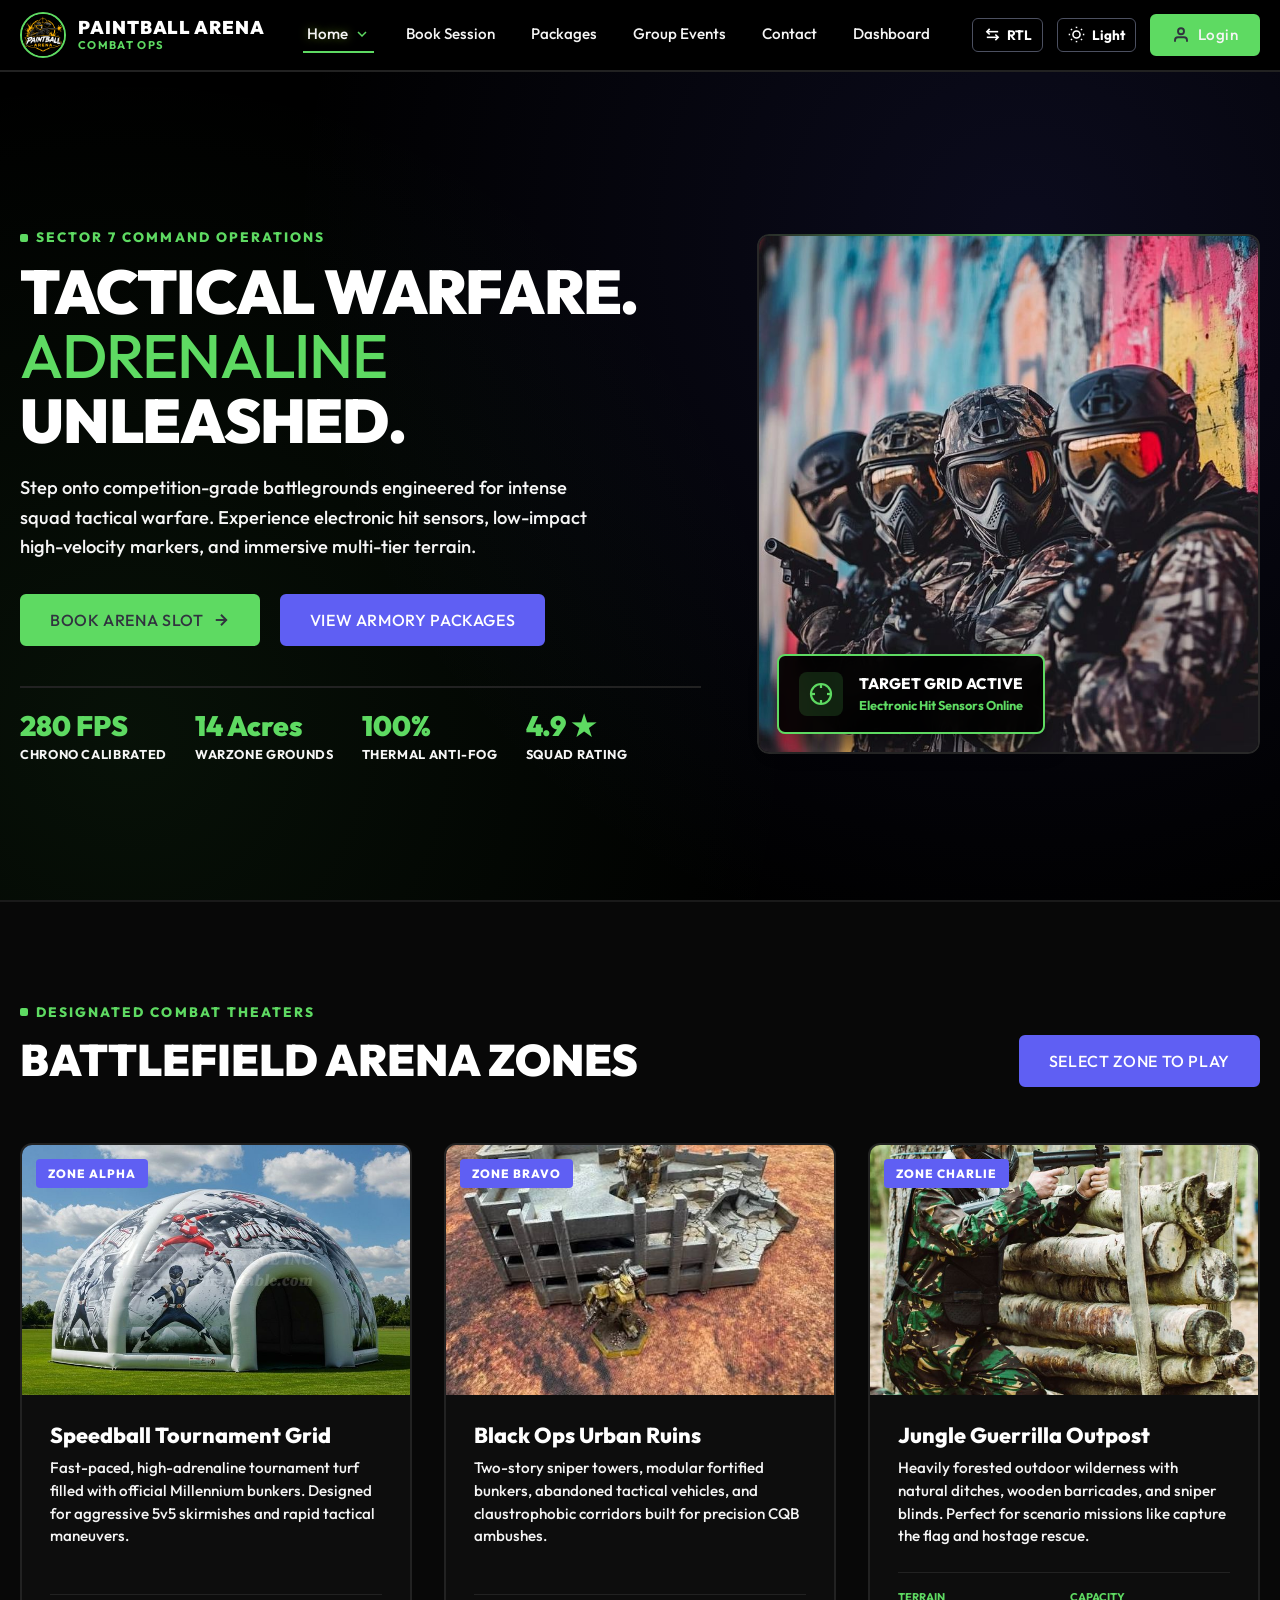
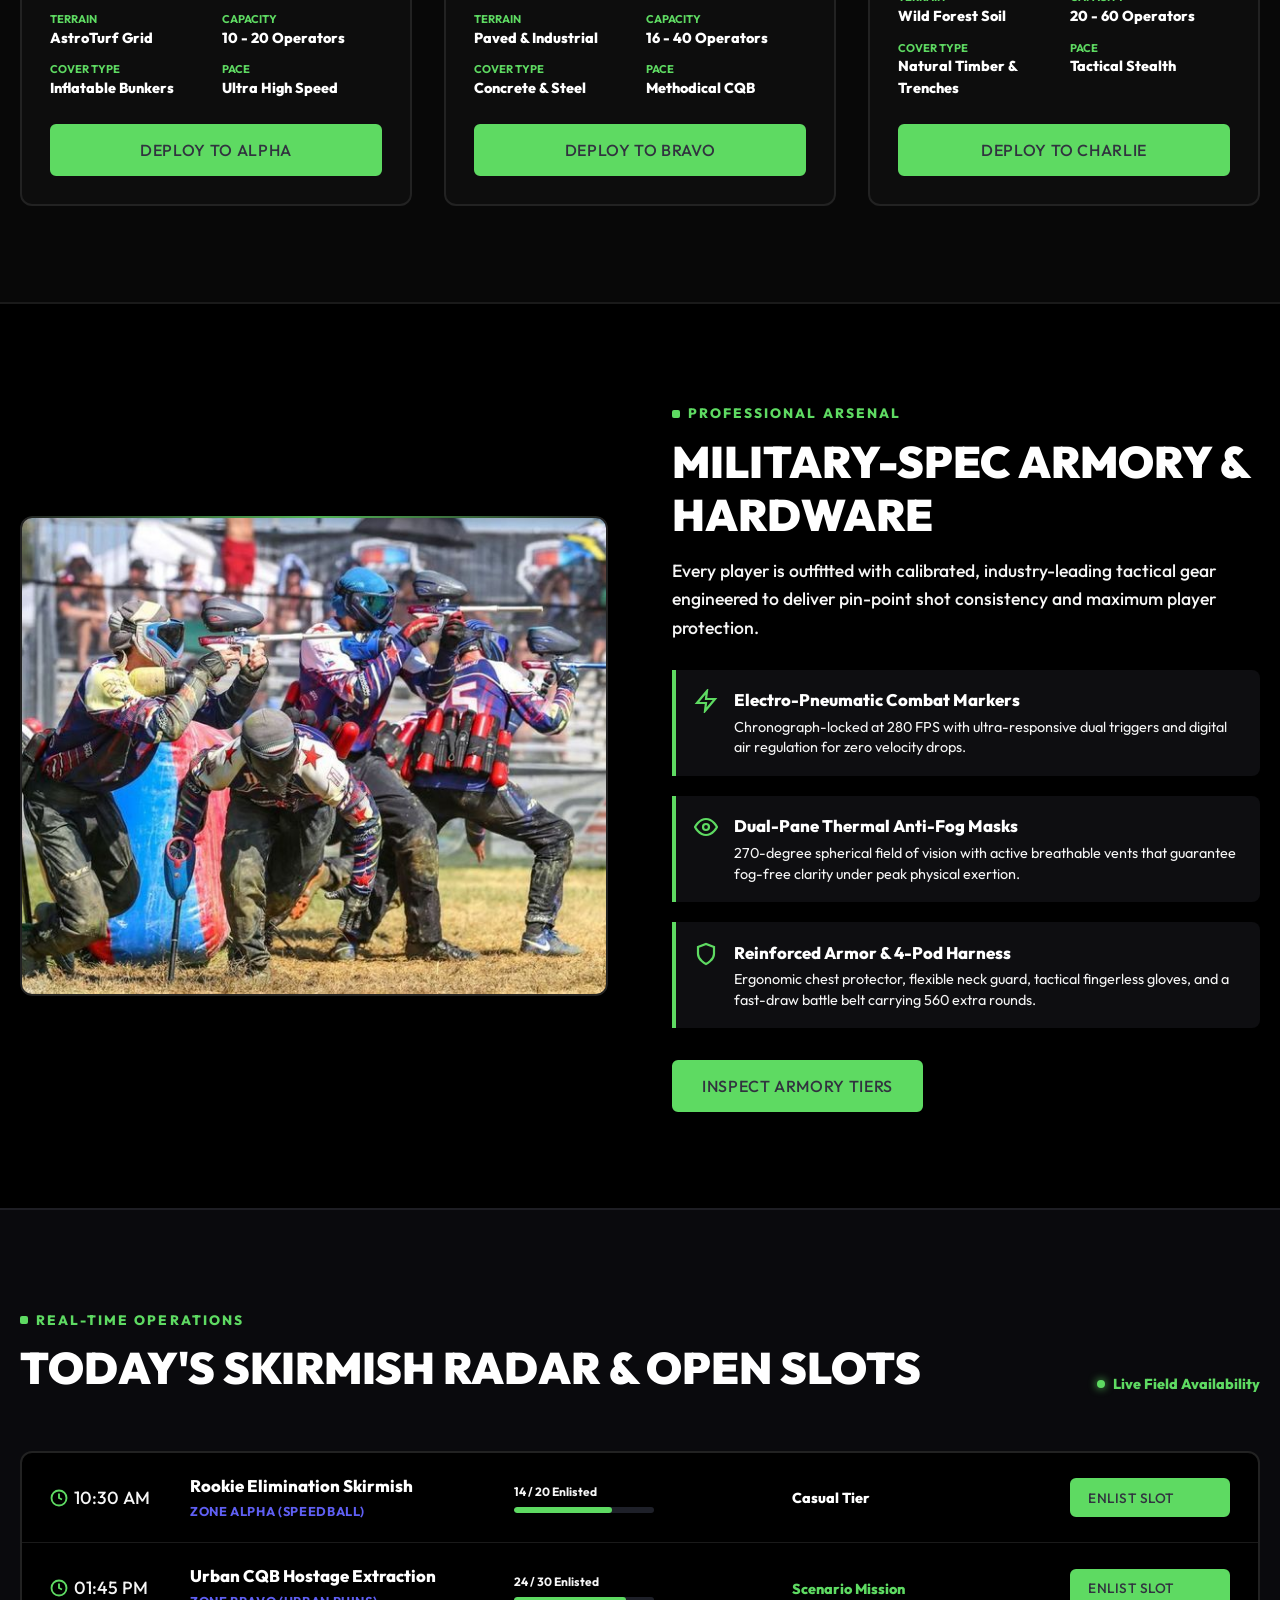
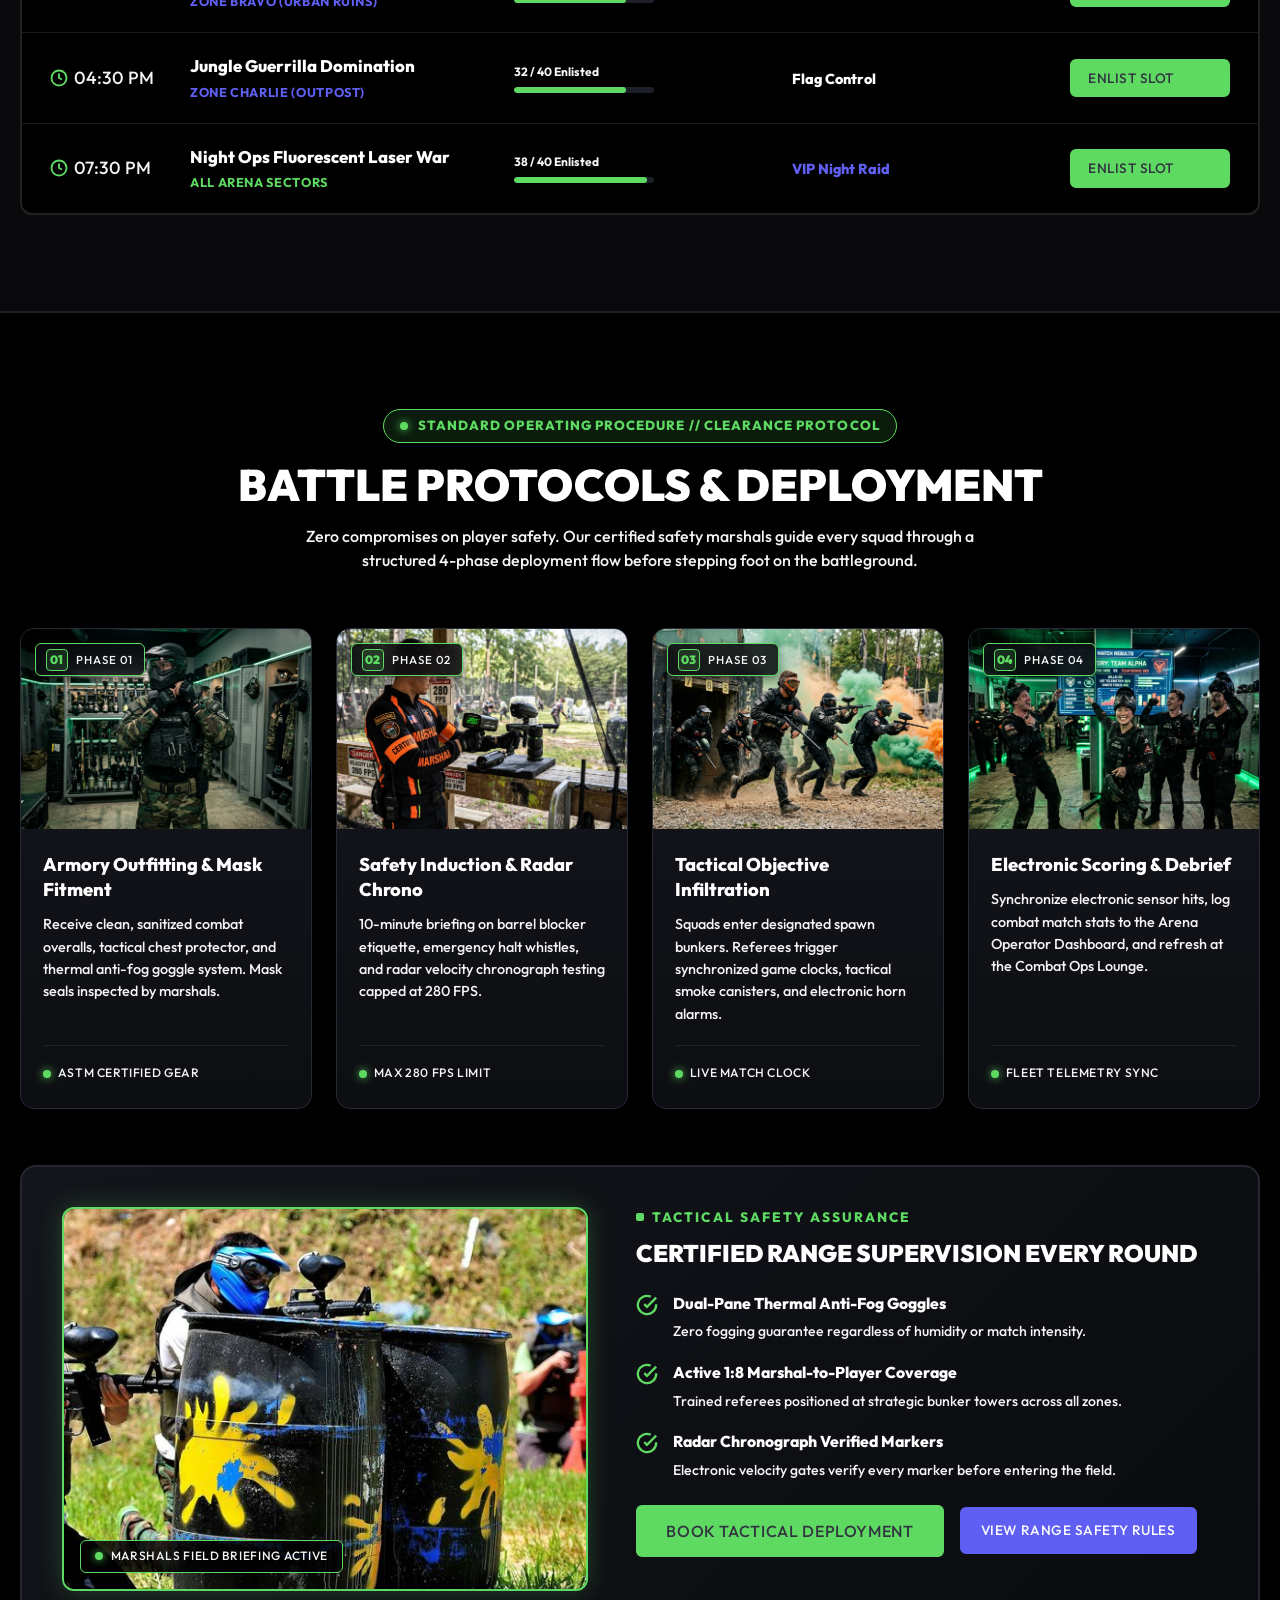
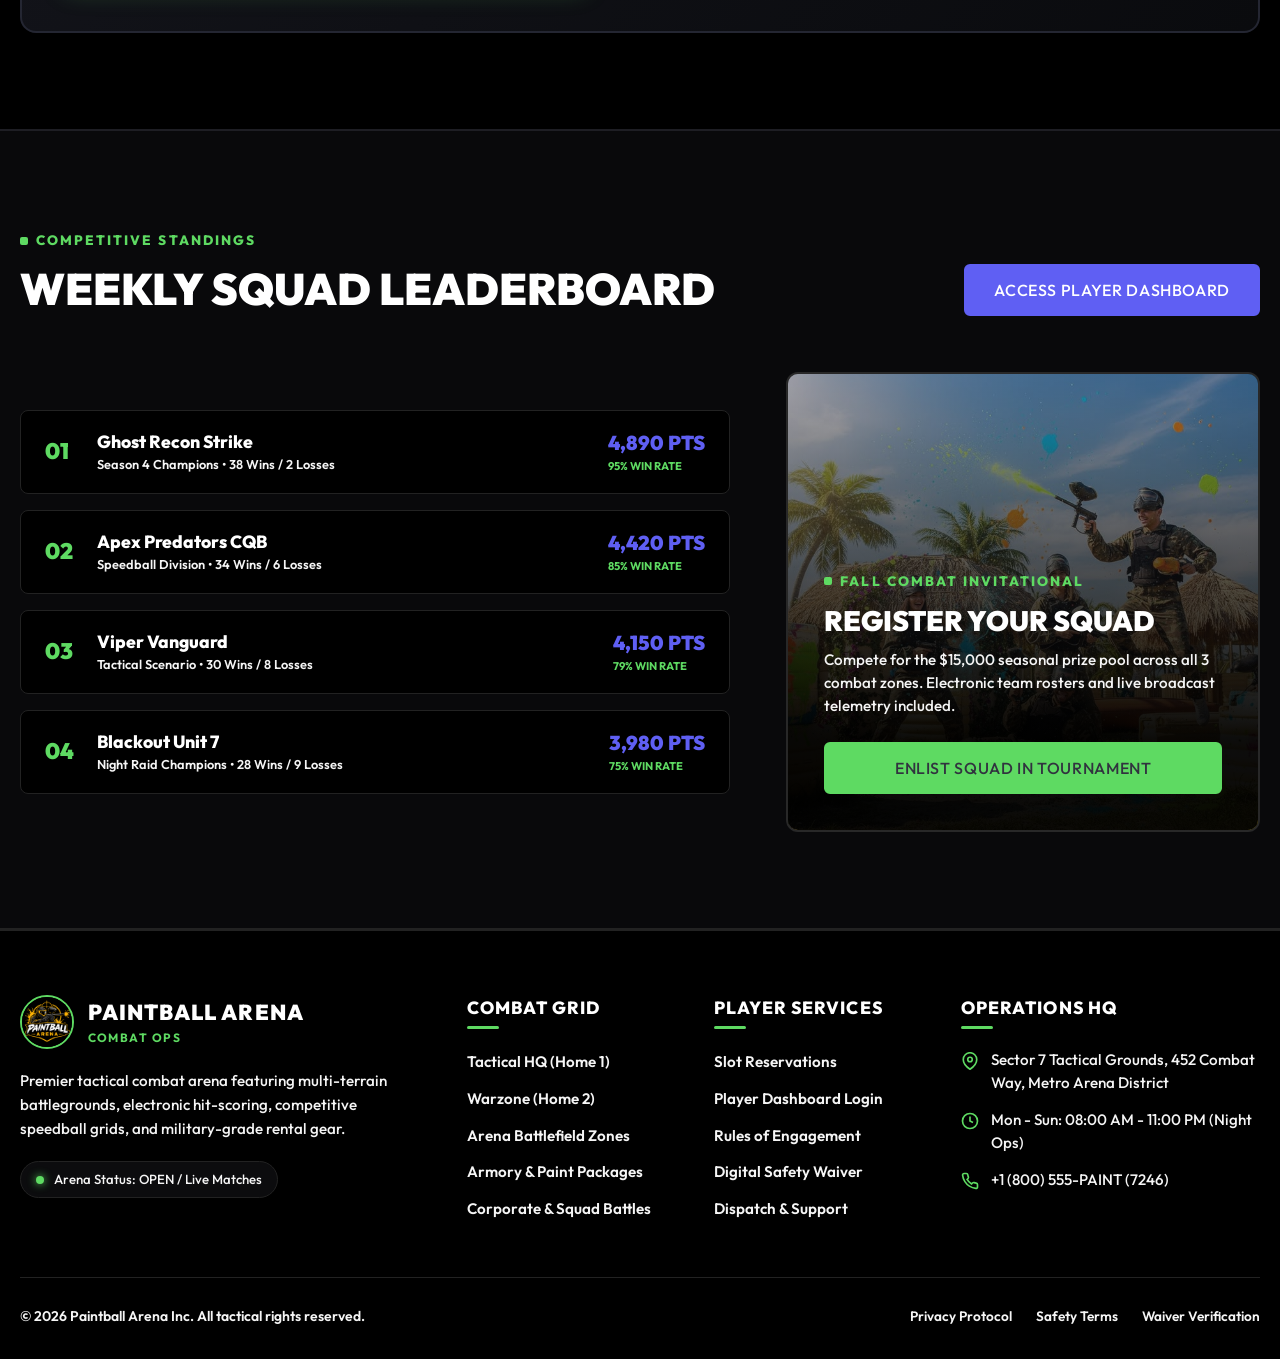
==== index.html @ 49959505 "first commit" ====
<!DOCTYPE html>
<html lang="en" dir="ltr" class="dark">

<head>
  <meta charset="UTF-8">
  <meta name="viewport" content="width=device-width, initial-scale=1.0">
  <title>Paintball Arena | Elite Tactical Combat & Extreme Sport Operations</title>
  <meta name="description"
    content="Experience high-octane tactical paintball warfare. Dynamic outdoor battlefield zones, pro tournament packages, corporate missions, and tactical night games.">
  <link rel="icon" type="image/png" href="assets/images/brand/logo.png">
  <link rel="apple-touch-icon" href="assets/images/brand/logo.png">
  <!-- Master Stylesheets -->
  <link rel="stylesheet" href="assets/css/style.css">
  <link rel="stylesheet" href="assets/css/responsive.css">
</head>

<body>

  <!-- ==========================================================================
       BRANDED PAGE LOADER
       ========================================================================== -->
  <div id="page-loader" role="status" aria-live="polite">
    <div class="loader-brand-wrapper">
      <div class="loader-pulse-ring"></div>
      <div class="loader-radar-ring"></div>
      <img src="assets/images/brand/logo.png" alt="Paintball Arena Tactical Logo" class="loader-logo">
    </div>
    <div class="loader-text">
      <span>Initializing Arena Systems</span>
    </div>
    <div class="loader-bar">
      <div class="loader-progress"></div>
    </div>
  </div>

  <!-- ==========================================================================
       FIXED COMPACT HEADER
       ========================================================================== -->
  <header id="site-header" role="banner">
    <div class="header-container">

      <!-- Brand Logo & Identity -->
      <a href="index.html" class="header-brand" aria-label="Paintball Arena Home">
        <img src="assets/images/brand/logo.png" alt="Paintball Arena Logo" class="brand-logo-img">
        <div class="brand-text-block">
          <span class="brand-name">Paintball Arena</span>
          <span class="brand-tagline">Combat Ops</span>
        </div>
      </a>

      <!-- Desktop Navigation (Exactly 6 Nav Items, Single Line) -->
      <nav class="desktop-nav" aria-label="Primary Navigation">
        <!-- 1. Home (Dropdown: Click Only) -->
        <div class="nav-item">
          <button type="button" class="nav-link dropdown-trigger active" aria-expanded="false" aria-haspopup="true">
            <span>Home</span>
            <svg class="nav-icon" viewBox="0 0 24 24">
              <polyline points="6 9 12 15 18 9"></polyline>
            </svg>
          </button>
          <div class="dropdown-menu" role="menu">
            <a href="index.html" class="dropdown-link active" role="menuitem">
              <span>Home 1 (Tactical)</span>
              <span class="dropdown-badge">HQ</span>
            </a>
            <a href="home-2.html" class="dropdown-link" role="menuitem">
              <span>Home 2 (Cinematic)</span>
              <span class="dropdown-badge">Warzone</span>
            </a>
          </div>
        </div>

        <!-- 2. Book Session -->
        <div class="nav-item">
          <a href="book-session.html" class="nav-link">
            <span>Book Session</span>
          </a>
        </div>

        <!-- 3. Packages & Pricing -->
        <div class="nav-item">
          <a href="packages.html" class="nav-link">
            <span>Packages</span>
          </a>
        </div>

        <!-- 4. Group Events -->
        <div class="nav-item">
          <a href="events.html" class="nav-link">
            <span>Group Events</span>
          </a>
        </div>

        <!-- 5. Contact -->
        <div class="nav-item">
          <a href="contact.html" class="nav-link">
            <span>Contact</span>
          </a>
        </div>

        <!-- 6. Dashboard (Next to Contact) -->
        <div class="nav-item">
          <a href="dashboard.html" class="nav-link">
            <span>Dashboard</span>
          </a>
        </div>
      </nav>

      <!-- Header Utilities (RTL, Dark Mode, Login Button) -->
      <div class="header-actions">
        <!-- RTL / LTR Toggle -->
        <button type="button" class="util-btn rtl-toggle-btn" aria-label="Toggle text direction RTL/LTR">
          <svg viewBox="0 0 24 24">
            <polyline points="8 4 4 8 8 12"></polyline>
            <polyline points="16 20 20 16 16 12"></polyline>
            <line x1="4" y1="8" x2="20" y2="8"></line>
            <line x1="20" y1="16" x2="4" y2="16"></line>
          </svg>
          <span class="rtl-text">RTL</span>
        </button>

        <!-- Dark Mode Toggle -->
        <button type="button" class="util-btn theme-toggle-btn" aria-label="Toggle dark and light theme">
          <svg viewBox="0 0 24 24">
            <circle cx="12" cy="12" r="5"></circle>
            <line x1="12" y1="1" x2="12" y2="3"></line>
            <line x1="12" y1="21" x2="12" y2="23"></line>
            <line x1="4.22" y1="4.22" x2="5.64" y2="5.64"></line>
            <line x1="18.36" y1="18.36" x2="19.78" y2="19.78"></line>
            <line x1="1" y1="12" x2="3" y2="12"></line>
            <line x1="21" y1="12" x2="23" y2="12"></line>
            <line x1="4.22" y1="19.78" x2="5.64" y2="18.36"></line>
            <line x1="18.36" y1="5.64" x2="19.78" y2="4.22"></line>
          </svg>
          <span class="theme-text">Light</span>
        </button>

        <!-- Login Button (Direct entry to Login Terminal) - hidden on mobile, shown in drawer -->
        <a href="login.html#login-terminal" class="btn-login btn-login-desktop" aria-label="Player Portal Login">
          <svg viewBox="0 0 24 24">
            <path d="M20 21v-2a4 4 0 0 0-4-4H8a4 4 0 0 0-4 4v2"></path>
            <circle cx="12" cy="7" r="4"></circle>
          </svg>
          <span>Login</span>
        </a>

        <!-- Mobile Drawer Toggle Button -->
        <button type="button" class="mobile-toggle-btn" aria-label="Open mobile navigation menu" aria-expanded="false">
          <svg viewBox="0 0 24 24">
            <line x1="3" y1="12" x2="21" y2="12"></line>
            <line x1="3" y1="6" x2="21" y2="6"></line>
            <line x1="3" y1="18" x2="21" y2="18"></line>
          </svg>
        </button>
      </div>

    </div>
  </header>

  <!-- ==========================================================================
       MOBILE MENU OVERLAY & DRAWER
       ========================================================================== -->
  <div class="mobile-menu-overlay" aria-hidden="true"></div>
  <aside class="mobile-menu-drawer" aria-label="Mobile Navigation Drawer">
    <!-- Mobile Drawer Header -->
    <div class="mobile-menu-top">
      <div class="mobile-brand">
        <img src="assets/images/brand/logo.png" alt="Paintball Arena Logo">
        <div class="brand-text-block">
          <span class="brand-name">Paintball Arena</span>
          <span class="brand-tagline">Combat Ops</span>
        </div>
      </div>
      <button type="button" class="mobile-close-btn" aria-label="Close navigation menu">
        <svg viewBox="0 0 24 24">
          <line x1="18" y1="6" x2="6" y2="18"></line>
          <line x1="6" y1="6" x2="18" y2="18"></line>
        </svg>
      </button>
    </div>

    <!-- Mobile Nav Items with Home Accordion -->
    <ul class="mobile-nav-list">
      <!-- 1. Home Accordion (Click only) -->
      <li>
        <button type="button" class="mobile-nav-link mobile-accordion-trigger active" aria-expanded="true">
          <span>Home</span>
          <svg class="nav-icon" viewBox="0 0 24 24">
            <polyline points="6 9 12 15 18 9"></polyline>
          </svg>
        </button>
        <div class="mobile-accordion-content">
          <a href="index.html" class="mobile-sub-link active">
            <span>Home 1 (Tactical HQ)</span>
            <span class="dropdown-badge">HQ</span>
          </a>
          <a href="home-2.html" class="mobile-sub-link">
            <span>Home 2 (Cinematic Warzone)</span>
            <span class="dropdown-badge">Warzone</span>
          </a>
        </div>
      </li>

      <!-- 2. Book Session -->
      <li>
        <a href="book-session.html" class="mobile-nav-link">
          <span>Book Session</span>
        </a>
      </li>

      <!-- 3. Packages & Pricing -->
      <li>
        <a href="packages.html" class="mobile-nav-link">
          <span>Packages &amp; Pricing</span>
        </a>
      </li>

      <!-- 4. Group Events -->
      <li>
        <a href="events.html" class="mobile-nav-link">
          <span>Group &amp; Corporate Events</span>
        </a>
      </li>

      <!-- 5. Contact -->
      <li>
        <a href="contact.html" class="mobile-nav-link">
          <span>Contact Operations</span>
        </a>
      </li>

      <!-- 6. Dashboard -->
      <li>
        <a href="dashboard.html" class="mobile-nav-link">
          <span>Dashboard</span>
        </a>
      </li>

    </ul>

    <!-- Mobile Login Button -->
    <div class="mobile-login-wrap">
      <a href="login.html#login-terminal" class="btn-login mobile-login-btn" aria-label="Player Portal Login">
        <svg viewBox="0 0 24 24">
          <path d="M20 21v-2a4 4 0 0 0-4-4H8a4 4 0 0 0-4 4v2"></path>
          <circle cx="12" cy="7" r="4"></circle>
        </svg>
        <span>Login / Player Portal</span>
      </a>
    </div>

    <!-- Mobile Bottom Controls -->
    <div class="mobile-controls">
      <div class="mobile-toggles-row">
        <button type="button" class="util-btn rtl-toggle-btn" aria-label="Toggle text direction RTL/LTR">
          <span class="rtl-text">RTL</span>
        </button>
        <button type="button" class="util-btn theme-toggle-btn" aria-label="Toggle dark and light theme">
          <span class="theme-text">Light</span>
        </button>
      </div>
    </div>
  </aside>

  <!-- ==========================================================================
       SCROLL TO TOP BUTTON
       ========================================================================== -->
  <button id="scroll-to-top" type="button" aria-label="Scroll back to top">
    <svg viewBox="0 0 24 24">
      <polyline points="18 15 12 9 6 15"></polyline>
    </svg>
  </button>

  <!-- ==========================================================================
       MAIN CONTENT (HOME 1 - EXACTLY 6 TACTICAL SECTIONS)
       ========================================================================== -->
  <main id="main-content">

    <!-- SECTION 1: TACTICAL HERO BATTLE STATION (Editorial Split / Asymmetric) -->
    <section class="hero-section" aria-labelledby="hero-title">
      <div class="site-container">
        <div class="hero-grid">

          <!-- Hero Text & Strategic Intel -->
          <div class="hero-content">
            <span class="section-eyebrow">Sector 7 Command Operations</span>
            <h1 id="hero-title" class="hero-heading">
              Tactical Warfare. <span class="text-accent-green">Adrenaline</span> Unleashed.
            </h1>
            <p class="hero-desc">
              Step onto competition-grade battlegrounds engineered for intense squad tactical warfare. Experience
              electronic hit sensors, low-impact high-velocity markers, and immersive multi-tier terrain.
            </p>
            <div class="hero-actions">
              <a href="book-session.html" class="btn-primary">
                <span>Book Arena Slot</span>
                <svg width="18" height="18" viewBox="0 0 24 24" fill="none" stroke="currentColor" stroke-width="2.5">
                  <line x1="5" y1="12" x2="19" y2="12"></line>
                  <polyline points="12 5 19 12 12 19"></polyline>
                </svg>
              </a>
              <a href="packages.html" class="btn-secondary">
                <span>View Armory Packages</span>
              </a>
            </div>

            <!-- Real-time Tactical Telemetry -->
            <div class="hero-telemetry-row">
              <div class="telemetry-item">
                <span class="telemetry-val">280 FPS</span>
                <span class="telemetry-label">Chrono Calibrated</span>
              </div>
              <div class="telemetry-item">
                <span class="telemetry-val">14 Acres</span>
                <span class="telemetry-label">Warzone Grounds</span>
              </div>
              <div class="telemetry-item">
                <span class="telemetry-val">100%</span>
                <span class="telemetry-label">Thermal Anti-Fog</span>
              </div>
              <div class="telemetry-item">
                <span class="telemetry-val">4.9 ★</span>
                <span class="telemetry-label">Squad Rating</span>
              </div>
            </div>
          </div>

          <!-- Hero Media with HUD Overlay -->
          <div class="hero-media-wrapper">
            <div class="tactical-viewport">
              <img src="assets/images/hero/p1.jpg" alt="Paintball squad charging forward in full tactical combat gear"
                class="hero-main-img">
            </div>
            <div class="hero-hud-badge animate-glow">
              <div class="hud-icon-box">
                <svg viewBox="0 0 24 24">
                  <circle cx="12" cy="12" r="10"></circle>
                  <line x1="12" y1="2" x2="12" y2="6"></line>
                  <line x1="12" y1="18" x2="12" y2="22"></line>
                  <line x1="2" y1="12" x2="6" y2="12"></line>
                  <line x1="18" y1="12" x2="22" y2="12"></line>
                </svg>
              </div>
              <div>
                <div class="hud-title">Target Grid Active</div>
                <div class="hud-sub">Electronic Hit Sensors Online</div>
              </div>
            </div>
          </div>

        </div>
      </div>
    </section>

    <!-- SECTION 2: BATTLEFIELD ARENA ZONES (Interactive Tactical Grid) -->
    <section id="zones" class="zones-section" aria-labelledby="zones-title">
      <div class="site-container">

        <div class="section-header-row">
          <div>
            <span class="section-eyebrow">Designated Combat Theaters</span>
            <h2 id="zones-title" class="section-title">Battlefield Arena Zones</h2>
          </div>
          <a href="book-session.html" class="btn-secondary">
            <span>Select Zone to Play</span>
          </a>
        </div>

        <div class="zones-showcase-grid">

          <!-- Zone 1: Speedball -->
          <article class="zone-panel hover-lift">
            <div class="zone-img-box">
              <img src="assets/images/sections/p2.jpg" alt="Hyperball tournament inflatable bunker arena"
                class="zone-img">
              <span class="zone-code-tag">Zone Alpha</span>
            </div>
            <div class="zone-body">
              <div>
                <h3 class="zone-name">Speedball Tournament Grid</h3>
                <p class="zone-desc">
                  Fast-paced, high-adrenaline tournament turf filled with official Millennium bunkers. Designed for
                  aggressive 5v5 skirmishes and rapid tactical maneuvers.
                </p>
              </div>
              <div>
                <div class="zone-specs-list">
                  <div class="zone-spec-item">
                    <span class="spec-key">Terrain</span>
                    <span class="spec-val">AstroTurf Grid</span>
                  </div>
                  <div class="zone-spec-item">
                    <span class="spec-key">Capacity</span>
                    <span class="spec-val">10 - 20 Operators</span>
                  </div>
                  <div class="zone-spec-item">
                    <span class="spec-key">Cover Type</span>
                    <span class="spec-val">Inflatable Bunkers</span>
                  </div>
                  <div class="zone-spec-item">
                    <span class="spec-key">Pace</span>
                    <span class="spec-val">Ultra High Speed</span>
                  </div>
                </div>
                <a href="book-session.html" class="btn-primary" style="width: 100%; justify-content: center;">
                  <span>Deploy to Alpha</span>
                </a>
              </div>
            </div>
          </article>

          <!-- Zone 2: Urban Ruins -->
          <article class="zone-panel hover-lift">
            <div class="zone-img-box">
              <img src="assets/images/sections/p3.jpg" alt="Urban ruins close quarters tactical battleground"
                class="zone-img">
              <span class="zone-code-tag">Zone Bravo</span>
            </div>
            <div class="zone-body">
              <div>
                <h3 class="zone-name">Black Ops Urban Ruins</h3>
                <p class="zone-desc">
                  Two-story sniper towers, modular fortified bunkers, abandoned tactical vehicles, and claustrophobic
                  corridors built for precision CQB ambushes.
                </p>
              </div>
              <div>
                <div class="zone-specs-list">
                  <div class="zone-spec-item">
                    <span class="spec-key">Terrain</span>
                    <span class="spec-val">Paved &amp; Industrial</span>
                  </div>
                  <div class="zone-spec-item">
                    <span class="spec-key">Capacity</span>
                    <span class="spec-val">16 - 40 Operators</span>
                  </div>
                  <div class="zone-spec-item">
                    <span class="spec-key">Cover Type</span>
                    <span class="spec-val">Concrete &amp; Steel</span>
                  </div>
                  <div class="zone-spec-item">
                    <span class="spec-key">Pace</span>
                    <span class="spec-val">Methodical CQB</span>
                  </div>
                </div>
                <a href="book-session.html" class="btn-primary" style="width: 100%; justify-content: center;">
                  <span>Deploy to Bravo</span>
                </a>
              </div>
            </div>
          </article>

          <!-- Zone 3: Jungle Outpost -->
          <article class="zone-panel hover-lift">
            <div class="zone-img-box">
              <img src="assets/images/sections/p4.jpg" alt="Dense forest woodland guerrilla tactical combat zone"
                class="zone-img">
              <span class="zone-code-tag">Zone Charlie</span>
            </div>
            <div class="zone-body">
              <div>
                <h3 class="zone-name">Jungle Guerrilla Outpost</h3>
                <p class="zone-desc">
                  Heavily forested outdoor wilderness with natural ditches, wooden barricades, and sniper blinds.
                  Perfect for scenario missions like capture the flag and hostage rescue.
                </p>
              </div>
              <div>
                <div class="zone-specs-list">
                  <div class="zone-spec-item">
                    <span class="spec-key">Terrain</span>
                    <span class="spec-val">Wild Forest Soil</span>
                  </div>
                  <div class="zone-spec-item">
                    <span class="spec-key">Capacity</span>
                    <span class="spec-val">20 - 60 Operators</span>
                  </div>
                  <div class="zone-spec-item">
                    <span class="spec-key">Cover Type</span>
                    <span class="spec-val">Natural Timber &amp; Trenches</span>
                  </div>
                  <div class="zone-spec-item">
                    <span class="spec-key">Pace</span>
                    <span class="spec-val">Tactical Stealth</span>
                  </div>
                </div>
                <a href="book-session.html" class="btn-primary" style="width: 100%; justify-content: center;">
                  <span>Deploy to Charlie</span>
                </a>
              </div>
            </div>
          </article>

        </div>

      </div>
    </section>

    <!-- SECTION 3: TACTICAL ARMORY & GEAR SPECS (Horizontal Asymmetric Showcase) -->
    <section class="armory-section" aria-labelledby="armory-title">
      <div class="site-container">
        <div class="armory-layout">

          <!-- Armory Visual -->
          <div class="armory-img-wrapper">
            <div class="tactical-viewport">
              <img src="assets/images/products/p5.jpg"
                alt="High performance tournament paintball marker and thermal safety mask" class="armory-main-img">
            </div>
          </div>

          <!-- Armory Tech Features -->
          <div>
            <span class="section-eyebrow">Professional Arsenal</span>
            <h2 id="armory-title" class="section-title">Military-Spec Armory &amp; Hardware</h2>
            <p style="font-size: 1.1rem; line-height: 1.6; color: var(--color-soft-white); margin-top: 1rem;">
              Every player is outfitted with calibrated, industry-leading tactical gear engineered to deliver pin-point
              shot consistency and maximum player protection.
            </p>

            <div class="gear-features-list">

              <div class="gear-feature-item hover-lift">
                <svg viewBox="0 0 24 24">
                  <polygon points="13 2 3 14 12 14 11 22 21 10 12 10 13 2"></polygon>
                </svg>
                <div>
                  <div class="gear-item-title">Electro-Pneumatic Combat Markers</div>
                  <div class="gear-item-text">Chronograph-locked at 280 FPS with ultra-responsive dual triggers and
                    digital air regulation for zero velocity drops.</div>
                </div>
              </div>

              <div class="gear-feature-item hover-lift">
                <svg viewBox="0 0 24 24">
                  <path d="M1 12s4-8 11-8 11 8 11 8-4 8-11 8-11-8-11-8z"></path>
                  <circle cx="12" cy="12" r="3"></circle>
                </svg>
                <div>
                  <div class="gear-item-title">Dual-Pane Thermal Anti-Fog Masks</div>
                  <div class="gear-item-text">270-degree spherical field of vision with active breathable vents that
                    guarantee fog-free clarity under peak physical exertion.</div>
                </div>
              </div>

              <div class="gear-feature-item hover-lift">
                <svg viewBox="0 0 24 24">
                  <path d="M12 22s8-4 8-10V5l-8-3-8 3v7c0 6 8 10 8 10z"></path>
                </svg>
                <div>
                  <div class="gear-item-title">Reinforced Armor &amp; 4-Pod Harness</div>
                  <div class="gear-item-text">Ergonomic chest protector, flexible neck guard, tactical fingerless
                    gloves, and a fast-draw battle belt carrying 560 extra rounds.</div>
                </div>
              </div>

            </div>

            <a href="packages.html" class="btn-primary">
              <span>Inspect Armory Tiers</span>
            </a>
          </div>

        </div>
      </div>
    </section>

    <!-- SECTION 4: LIVE COMBAT MATCH SCHEDULE & RADAR -->
    <section class="schedule-section" aria-labelledby="schedule-title">
      <div class="site-container">

        <div class="section-header-row">
          <div>
            <span class="section-eyebrow">Real-Time Operations</span>
            <h2 id="schedule-title" class="section-title">Today's Skirmish Radar &amp; Open Slots</h2>
          </div>
          <div style="display: flex; align-items: center; gap: 0.5rem;">
            <span class="pulse-dot"></span>
            <span style="color: var(--color-green); font-weight: 800; font-size: 0.9rem;">Live Field Availability</span>
          </div>
        </div>

        <div class="schedule-table-wrap">

          <!-- Match Slot 1 -->
          <div class="match-slot-row">
            <div class="match-time">
              <svg width="18" height="18" viewBox="0 0 24 24" fill="none" stroke="currentColor" stroke-width="2.5">
                <circle cx="12" cy="12" r="10"></circle>
                <polyline points="12 6 12 12 16 14"></polyline>
              </svg>
              <span>10:30 AM</span>
            </div>
            <div>
              <div class="match-name">Rookie Elimination Skirmish</div>
              <span class="match-zone-tag">Zone Alpha (Speedball)</span>
            </div>
            <div class="match-capacity-bar">
              <div class="capacity-text">14 / 20 Enlisted</div>
              <div class="capacity-track">
                <div class="capacity-fill" style="width: 70%;"></div>
              </div>
            </div>
            <div>
              <span style="font-weight: 800; color: var(--color-white); font-size: 0.9rem;">Casual Tier</span>
            </div>
            <a href="book-session.html" class="btn-primary" style="padding: 0.45rem 1rem; font-size: 0.85rem;">
              <span>Enlist Slot</span>
            </a>
          </div>

          <!-- Match Slot 2 -->
          <div class="match-slot-row">
            <div class="match-time">
              <svg width="18" height="18" viewBox="0 0 24 24" fill="none" stroke="currentColor" stroke-width="2.5">
                <circle cx="12" cy="12" r="10"></circle>
                <polyline points="12 6 12 12 16 14"></polyline>
              </svg>
              <span>01:45 PM</span>
            </div>
            <div>
              <div class="match-name">Urban CQB Hostage Extraction</div>
              <span class="match-zone-tag">Zone Bravo (Urban Ruins)</span>
            </div>
            <div class="match-capacity-bar">
              <div class="capacity-text">24 / 30 Enlisted</div>
              <div class="capacity-track">
                <div class="capacity-fill" style="width: 80%;"></div>
              </div>
            </div>
            <div>
              <span style="font-weight: 800; color: var(--color-green); font-size: 0.9rem;">Scenario Mission</span>
            </div>
            <a href="book-session.html" class="btn-primary" style="padding: 0.45rem 1rem; font-size: 0.85rem;">
              <span>Enlist Slot</span>
            </a>
          </div>

          <!-- Match Slot 3 -->
          <div class="match-slot-row">
            <div class="match-time">
              <svg width="18" height="18" viewBox="0 0 24 24" fill="none" stroke="currentColor" stroke-width="2.5">
                <circle cx="12" cy="12" r="10"></circle>
                <polyline points="12 6 12 12 16 14"></polyline>
              </svg>
              <span>04:30 PM</span>
            </div>
            <div>
              <div class="match-name">Jungle Guerrilla Domination</div>
              <span class="match-zone-tag">Zone Charlie (Outpost)</span>
            </div>
            <div class="match-capacity-bar">
              <div class="capacity-text">32 / 40 Enlisted</div>
              <div class="capacity-track">
                <div class="capacity-fill" style="width: 80%;"></div>
              </div>
            </div>
            <div>
              <span style="font-weight: 800; color: var(--color-white); font-size: 0.9rem;">Flag Control</span>
            </div>
            <a href="book-session.html" class="btn-primary" style="padding: 0.45rem 1rem; font-size: 0.85rem;">
              <span>Enlist Slot</span>
            </a>
          </div>

          <!-- Match Slot 4 -->
          <div class="match-slot-row">
            <div class="match-time">
              <svg width="18" height="18" viewBox="0 0 24 24" fill="none" stroke="currentColor" stroke-width="2.5">
                <circle cx="12" cy="12" r="10"></circle>
                <polyline points="12 6 12 12 16 14"></polyline>
              </svg>
              <span>07:30 PM</span>
            </div>
            <div>
              <div class="match-name">Night Ops Fluorescent Laser War</div>
              <span class="match-zone-tag" style="color: var(--color-green);">All Arena Sectors</span>
            </div>
            <div class="match-capacity-bar">
              <div class="capacity-text">38 / 40 Enlisted</div>
              <div class="capacity-track">
                <div class="capacity-fill" style="width: 95%;"></div>
              </div>
            </div>
            <div>
              <span style="font-weight: 800; color: var(--color-purple); font-size: 0.9rem;">VIP Night Raid</span>
            </div>
            <a href="book-session.html" class="btn-primary" style="padding: 0.45rem 1rem; font-size: 0.85rem;">
              <span>Enlist Slot</span>
            </a>
          </div>

        </div>

      </div>
    </section>

    <!-- SECTION 5: ARENA BATTLE PROTOCOLS & SAFETY BRIEFING (Tactical 4-Phase HUD & Clearance Showcase) -->
    <section class="protocols-section" aria-labelledby="protocols-title">
      <div class="site-container">

        <!-- Centered Header with Radar Badge -->
        <div class="protocols-header text-center">
          <div class="hero-badge-pill" style="margin-bottom: 1rem;">
            <span class="pulse-dot"></span>
            <span>Standard Operating Procedure // Clearance Protocol</span>
          </div>
          <h2 id="protocols-title" class="section-title">Battle Protocols &amp; Deployment</h2>
          <p class="section-subtitle" style="max-width: 680px; margin: 0.75rem auto 0;">
            Zero compromises on player safety. Our certified safety marshals guide every squad through a structured
            4-phase deployment flow before stepping foot on the battleground.
          </p>
        </div>

        <!-- 4-Card Horizontal Tactical Phase Sequence Grid (With Dedicated Tactical Images) -->
        <div class="protocol-grid">

          <!-- Phase 01 Card -->
          <div class="protocol-card hover-lift">
            <div class="protocol-card-img-wrap">
              <img src="assets/images/sections/protocol-phase-1.jpg"
                alt="Tactical paintball operator adjusting thermal mask in armory locker room"
                class="protocol-card-img">
              <span class="protocol-img-badge">
                <span class="protocol-num-badge">01</span>
                <span>Phase 01</span>
              </span>
            </div>
            <div class="protocol-card-body">
              <h3 class="protocol-card-title">Armory Outfitting &amp; Mask Fitment</h3>
              <p class="protocol-card-desc">
                Receive clean, sanitized combat overalls, tactical chest protector, and thermal anti-fog goggle system. Mask seals inspected by marshals.
              </p>
              <div class="protocol-card-footer">
                <span class="protocol-telemetry-badge">
                  <span class="pulse-dot" style="background-color: var(--color-green);"></span>
                  <span>ASTM Certified Gear</span>
                </span>
              </div>
            </div>
          </div>

          <!-- Phase 02 Card -->
          <div class="protocol-card hover-lift">
            <div class="protocol-card-img-wrap">
              <img src="assets/images/sections/protocol-phase-2.jpg"
                alt="Range safety marshal testing paintball marker velocity with radar chronograph"
                class="protocol-card-img">
              <span class="protocol-img-badge">
                <span class="protocol-num-badge">02</span>
                <span>Phase 02</span>
              </span>
            </div>
            <div class="protocol-card-body">
              <h3 class="protocol-card-title">Safety Induction &amp; Radar Chrono</h3>
              <p class="protocol-card-desc">
                10-minute briefing on barrel blocker etiquette, emergency halt whistles, and radar velocity chronograph testing capped at 280 FPS.
              </p>
              <div class="protocol-card-footer">
                <span class="protocol-telemetry-badge">
                  <span class="pulse-dot" style="background-color: var(--color-green);"></span>
                  <span>Max 280 FPS Limit</span>
                </span>
              </div>
            </div>
          </div>

          <!-- Phase 03 Card -->
          <div class="protocol-card hover-lift">
            <div class="protocol-card-img-wrap">
              <img src="assets/images/sections/protocol-phase-3.jpg"
                alt="Tactical squad storming from spawn bunker into combat field with tactical smoke"
                class="protocol-card-img">
              <span class="protocol-img-badge">
                <span class="protocol-num-badge">03</span>
                <span>Phase 03</span>
              </span>
            </div>
            <div class="protocol-card-body">
              <h3 class="protocol-card-title">Tactical Objective Infiltration</h3>
              <p class="protocol-card-desc">
                Squads enter designated spawn bunkers. Referees trigger synchronized game clocks, tactical smoke canisters, and electronic horn alarms.
              </p>
              <div class="protocol-card-footer">
                <span class="protocol-telemetry-badge">
                  <span class="pulse-dot" style="background-color: var(--color-green);"></span>
                  <span>Live Match Clock</span>
                </span>
              </div>
            </div>
          </div>

          <!-- Phase 04 Card -->
          <div class="protocol-card hover-lift">
            <div class="protocol-card-img-wrap">
              <img src="assets/images/sections/protocol-phase-4.jpg"
                alt="Winning paintball team reviewing hit telemetry and match scores on electronic screen"
                class="protocol-card-img">
              <span class="protocol-img-badge">
                <span class="protocol-num-badge">04</span>
                <span>Phase 04</span>
              </span>
            </div>
            <div class="protocol-card-body">
              <h3 class="protocol-card-title">Electronic Scoring &amp; Debrief</h3>
              <p class="protocol-card-desc">
                Synchronize electronic sensor hits, log combat match stats to the Arena Operator Dashboard, and refresh at the Combat Ops Lounge.
              </p>
              <div class="protocol-card-footer">
                <span class="protocol-telemetry-badge">
                  <span class="pulse-dot" style="background-color: var(--color-green);"></span>
                  <span>Fleet Telemetry Sync</span>
                </span>
              </div>
            </div>
          </div>

        </div>

        <!-- Tactical Briefing Command Showcase Bar -->
        <div class="protocol-showcase-box">
          <div class="protocol-showcase-img-wrap">
            <img src="assets/images/sections/p6.jpg"
              alt="Paintball match marshals conducting mandatory safety briefing" class="protocol-showcase-img">
            <div class="protocol-showcase-hud-tag">
              <span class="pulse-dot"></span>
              <span>Marshals Field Briefing Active</span>
            </div>
          </div>
          <div class="protocol-showcase-content">
            <span class="section-eyebrow" style="color: var(--color-green);">Tactical Safety Assurance</span>
            <h3 style="font-size: 1.5rem; font-weight: 900; text-transform: uppercase; color: var(--color-white); margin-bottom: 1rem;">
              Certified Range Supervision Every Round
            </h3>
            <div class="protocol-guarantees-list">
              <div class="protocol-guarantee-item">
                <svg viewBox="0 0 24 24" class="protocol-check-icon">
                  <path d="M22 11.08V12a10 10 0 1 1-5.93-9.14"></path>
                  <polyline points="22 4 12 14.01 9 11.01"></polyline>
                </svg>
                <div>
                  <strong>Dual-Pane Thermal Anti-Fog Goggles</strong>
                  <span>Zero fogging guarantee regardless of humidity or match intensity.</span>
                </div>
              </div>
              <div class="protocol-guarantee-item">
                <svg viewBox="0 0 24 24" class="protocol-check-icon">
                  <path d="M22 11.08V12a10 10 0 1 1-5.93-9.14"></path>
                  <polyline points="22 4 12 14.01 9 11.01"></polyline>
                </svg>
                <div>
                  <strong>Active 1:8 Marshal-to-Player Coverage</strong>
                  <span>Trained referees positioned at strategic bunker towers across all zones.</span>
                </div>
              </div>
              <div class="protocol-guarantee-item">
                <svg viewBox="0 0 24 24" class="protocol-check-icon">
                  <path d="M22 11.08V12a10 10 0 1 1-5.93-9.14"></path>
                  <polyline points="22 4 12 14.01 9 11.01"></polyline>
                </svg>
                <div>
                  <strong>Radar Chronograph Verified Markers</strong>
                  <span>Electronic velocity gates verify every marker before entering the field.</span>
                </div>
              </div>
            </div>
            <div class="protocol-showcase-actions">
              <a href="book-session.html" class="btn-primary">
                <span>Book Tactical Deployment</span>
              </a>
              <a href="assets/images/sections/p6.jpg" target="_blank" class="btn-secondary" style="font-size: 0.85rem; padding: 0.7rem 1.2rem;">
                <span>View Range Safety Rules</span>
              </a>
            </div>
          </div>
        </div>

      </div>
    </section>

    <!-- SECTION 6: SQUAD LEADERBOARDS & LEAGUE WAR (Stats + Visual Card) -->
    <section class="leaderboard-section" aria-labelledby="ranks-title">
      <div class="site-container">

        <div class="section-header-row">
          <div>
            <span class="section-eyebrow">Competitive Standings</span>
            <h2 id="ranks-title" class="section-title">Weekly Squad Leaderboard</h2>
          </div>
          <a href="login.html" class="btn-secondary">
            <span>Access Player Dashboard</span>
          </a>
        </div>

        <div class="leaderboard-grid">

          <!-- Left: Top Squad Rankings -->
          <div class="ranks-list">

            <div class="rank-row">
              <div class="rank-left">
                <span class="rank-number">01</span>
                <div>
                  <div class="rank-team-name">Ghost Recon Strike</div>
                  <div class="rank-meta">Season 4 Champions • 38 Wins / 2 Losses</div>
                </div>
              </div>
              <div>
                <div class="rank-score">4,890 PTS</div>
                <div class="rank-score-sub">95% Win Rate</div>
              </div>
            </div>

            <div class="rank-row">
              <div class="rank-left">
                <span class="rank-number">02</span>
                <div>
                  <div class="rank-team-name">Apex Predators CQB</div>
                  <div class="rank-meta">Speedball Division • 34 Wins / 6 Losses</div>
                </div>
              </div>
              <div>
                <div class="rank-score">4,420 PTS</div>
                <div class="rank-score-sub">85% Win Rate</div>
              </div>
            </div>

            <div class="rank-row">
              <div class="rank-left">
                <span class="rank-number">03</span>
                <div>
                  <div class="rank-team-name">Viper Vanguard</div>
                  <div class="rank-meta">Tactical Scenario • 30 Wins / 8 Losses</div>
                </div>
              </div>
              <div>
                <div class="rank-score">4,150 PTS</div>
                <div class="rank-score-sub">79% Win Rate</div>
              </div>
            </div>

            <div class="rank-row">
              <div class="rank-left">
                <span class="rank-number">04</span>
                <div>
                  <div class="rank-team-name">Blackout Unit 7</div>
                  <div class="rank-meta">Night Raid Champions • 28 Wins / 9 Losses</div>
                </div>
              </div>
              <div>
                <div class="rank-score">3,980 PTS</div>
                <div class="rank-score-sub">75% Win Rate</div>
              </div>
            </div>

          </div>

          <!-- Right: Tournament Registration Gateway -->
          <div class="league-card hover-lift">
            <img src="assets/images/sections/p7.jpg" alt="Paintball tournament team celebrating championship triumph"
              class="league-bg-img">
            <div class="league-card-overlay"></div>
            <div class="league-content">
              <span class="section-eyebrow" style="color: var(--color-green);">Fall Combat Invitational</span>
              <h3 class="league-title">Register Your Squad</h3>
              <p class="league-desc">
                Compete for the $15,000 seasonal prize pool across all 3 combat zones. Electronic team rosters and live
                broadcast telemetry included.
              </p>
              <a href="book-session.html" class="btn-primary" style="width: 100%; justify-content: center;">
                <span>Enlist Squad in Tournament</span>
              </a>
            </div>
          </div>

        </div>

      </div>
    </section>

  </main>


  <!-- ==========================================================================
       SHARED FOOTER
       ========================================================================== -->
  <footer id="site-footer" role="contentinfo">
    <div class="footer-container">
      <div class="footer-grid">

        <!-- Col 1: Brand & Status -->
        <div class="footer-brand-col">
          <div class="footer-logo-row">
            <img src="assets/images/brand/logo.png" alt="Paintball Arena Official Logo" class="footer-logo-img">
            <div>
              <div class="footer-brand-title">Paintball Arena</div>
              <div class="footer-brand-subtitle">Combat Ops</div>
            </div>
          </div>
          <p class="footer-desc">
            Premier tactical combat arena featuring multi-terrain battlegrounds, electronic hit-scoring, competitive
            speedball grids, and military-grade rental gear.
          </p>
          <div class="footer-status-pill">
            <span class="pulse-dot"></span>
            <span>Arena Status: OPEN / Live Matches</span>
          </div>
        </div>

        <!-- Col 2: Arena Navigation -->
        <div>
          <div class="footer-title">Combat Grid</div>
          <ul class="footer-links-list">
            <li><a href="index.html">Tactical HQ (Home 1)</a></li>
            <li><a href="home-2.html">Warzone (Home 2)</a></li>
            <li><a href="#zones">Arena Battlefield Zones</a></li>
            <li><a href="packages.html">Armory &amp; Paint Packages</a></li>
            <li><a href="events.html">Corporate &amp; Squad Battles</a></li>
          </ul>
        </div>

        <!-- Col 3: Player Services -->
        <div>
          <div class="footer-title">Player Services</div>
          <ul class="footer-links-list">
            <li><a href="book-session.html">Slot Reservations</a></li>
            <li><a href="login.html">Player Dashboard Login</a></li>
            <li><a href="#rules">Rules of Engagement</a></li>
            <li><a href="#waiver">Digital Safety Waiver</a></li>
            <li><a href="contact.html">Dispatch &amp; Support</a></li>
          </ul>
        </div>

        <!-- Col 4: Operations & Dispatch HQ -->
        <div>
          <div class="footer-title">Operations HQ</div>
          <ul class="footer-info-list">
            <li class="footer-info-item">
              <svg viewBox="0 0 24 24">
                <path d="M21 10c0 7-9 13-9 13s-9-6-9-13a9 9 0 0 1 18 0z"></path>
                <circle cx="12" cy="10" r="3"></circle>
              </svg>
              <span>Sector 7 Tactical Grounds, 452 Combat Way, Metro Arena District</span>
            </li>
            <li class="footer-info-item">
              <svg viewBox="0 0 24 24">
                <circle cx="12" cy="12" r="10"></circle>
                <polyline points="12 6 12 12 16 14"></polyline>
              </svg>
              <span>Mon - Sun: 08:00 AM - 11:00 PM (Night Ops)</span>
            </li>
            <li class="footer-info-item">
              <svg viewBox="0 0 24 24">
                <path
                  d="M22 16.92v3a2 2 0 0 1-2.18 2 19.79 19.79 0 0 1-8.63-3.07 19.5 19.5 0 0 1-6-6 19.79 19.79 0 0 1-3.07-8.67A2 2 0 0 1 4.11 2h3a2 2 0 0 1 2 1.72 12.84 12.84 0 0 0 .7 2.81 2 2 0 0 1-.45 2.11L8.09 9.91a16 16 0 0 0 6 6l1.27-1.27a2 2 0 0 1 2.11-.45 12.84 12.84 0 0 0 2.81.7A2 2 0 0 1 22 16.92z">
                </path>
              </svg>
              <span>+1 (800) 555-PAINT (7246)</span>
            </li>
          </ul>
        </div>

      </div>

      <!-- Footer Bottom Bar -->
      <div class="footer-bottom">
        <p class="copyright-text">&copy; 2026 Paintball Arena Inc. All tactical rights reserved.</p>
        <div class="footer-legal-links">
          <a href="#">Privacy Protocol</a>
          <a href="#">Safety Terms</a>
          <a href="#">Waiver Verification</a>
        </div>
      </div>
    </div>
  </footer>

  <!-- Master JavaScript -->
  <script src="assets/js/main.js"></script>
</body>

</html>
---- assets/css/style.css ----
/* ==========================================================================
   PAINTBALL ARENA - CORE GLOBAL STYLESHEET (style.css)
   STRICT THEME PALETTE ONLY:
   - Primary Dark Background: #31333F
   - Primary Bright Green: #5EDA62
   - Primary Purple/Blue: #5F5FF3
   - Pure White: #FFFFFF
   - Soft White / Light Neutral: #F5F5F5
   - Dark Text Neutral: #31333F
   - Dark Mode Background: #000000
   ========================================================================== */

@import url('https://fonts.googleapis.com/css2?family=Outfit:wght@400;500;600;700;800;900&display=swap');

:root {
  --bg-dark: #31333F;
  --bg-black: #000000;
  --color-green: #5EDA62;
  --color-purple: #5F5FF3;
  --color-white: #FFFFFF;
  --color-soft-white: #F5F5F5;
  --color-dark-text: #31333F;

  --font-main: 'Outfit', -apple-system, BlinkMacSystemFont, 'Segoe UI', Roboto, sans-serif;
  --header-height: 72px;
  --transition-fast: 0.2s ease;
  --transition-smooth: 0.3s cubic-bezier(0.16, 1, 0.3, 1);
}

/* Base Reset & Typography */
*,
*::before,
*::after {
  box-sizing: border-box;
  margin: 0;
  padding: 0;
}

html {
  font-family: var(--font-main);
  scroll-behavior: smooth;
  background-color: var(--bg-dark);
  color: var(--color-white);
  -webkit-font-smoothing: antialiased;
  overflow-x: clip;
}

body {
  min-height: 100vh;
  background-color: var(--bg-dark);
  color: var(--color-white);
  padding-top: var(--header-height);
  overflow-x: clip;
  line-height: 1.5;
}

/* STRICT TEXT BRIGHTNESS RULES - NEVER FAINT OR LOW OPACITY */
h1,
h2,
h3,
h4,
h5,
h6 {
  font-weight: 800;
  color: var(--color-white);
  line-height: 1.2;
}

p,
span,
li,
a,
label {
  color: var(--color-soft-white);
  font-weight: 500;
}

a {
  text-decoration: none;
  transition: color var(--transition-fast);
}

img {
  max-width: 100%;
  height: auto;
  display: block;
}

/* ==========================================================================
   BRANDED PAGE LOADER
   ========================================================================== */
#page-loader {
  position: fixed;
  inset: 0;
  z-index: 99999;
  background-color: var(--bg-dark);
  display: flex;
  flex-direction: column;
  align-items: center;
  justify-content: center;
  transition: opacity 0.5s ease, visibility 0.5s ease;
}

html.dark #page-loader {
  background-color: var(--bg-black);
}

#page-loader.loaded {
  opacity: 0;
  visibility: hidden;
  pointer-events: none;
}

.loader-brand-wrapper {
  position: relative;
  width: 120px;
  height: 120px;
  display: flex;
  align-items: center;
  justify-content: center;
}

.loader-logo {
  width: 90px;
  height: 90px;
  object-fit: contain;
  border-radius: 50%;
  border: 2px solid var(--color-green);
  z-index: 2;
  box-shadow: 0 0 25px rgba(94, 218, 98, 0.4);
}

.loader-radar-ring {
  position: absolute;
  inset: 0;
  border-radius: 50%;
  border: 2px dashed var(--color-green);
  animation: radarSpin 4s linear infinite;
}

.loader-pulse-ring {
  position: absolute;
  inset: -12px;
  border-radius: 50%;
  border: 2px solid var(--color-purple);
  opacity: 0.8;
  animation: pulseScale 2s ease-out infinite;
}

.loader-text {
  margin-top: 1.5rem;
  font-size: 1.125rem;
  font-weight: 800;
  letter-spacing: 0.15em;
  text-transform: uppercase;
  color: var(--color-green);
  display: flex;
  align-items: center;
  gap: 0.5rem;
}

.loader-bar {
  width: 140px;
  height: 4px;
  background-color: #21232c;
  border-radius: 9999px;
  overflow: hidden;
  margin-top: 0.75rem;
}

.loader-progress {
  width: 100%;
  height: 100%;
  background-color: var(--color-green);
  animation: progressSlide 1.5s infinite ease-in-out;
  transform-origin: 0% 50%;
}

@keyframes radarSpin {
  100% {
    transform: rotate(360deg);
  }
}

@keyframes pulseScale {
  0% {
    transform: scale(0.9);
    opacity: 0.8;
  }

  50% {
    transform: scale(1.15);
    opacity: 0.2;
  }

  100% {
    transform: scale(0.9);
    opacity: 0.8;
  }
}

@keyframes progressSlide {
  0% {
    transform: translateX(-100%);
  }

  50% {
    transform: translateX(0%);
  }

  100% {
    transform: translateX(100%);
  }
}

/* ==========================================================================
   FIXED COMPACT HEADER
   ========================================================================== */
#site-header {
  position: fixed;
  top: 0;
  left: 0;
  right: 0;
  height: var(--header-height);
  background-color: var(--bg-dark);
  border-bottom: 2px solid #3c3f4e;
  z-index: 1000;
  display: flex;
  align-items: center;
  /* GPU compositing — prevents scroll jitter/shake */
  transform: translateZ(0);
  will-change: transform;
  backface-visibility: hidden;
  transition: background-color var(--transition-fast), border-color var(--transition-fast);
}

html.dark #site-header {
  background-color: var(--bg-black);
  border-bottom-color: #222222;
}

.header-container {
  width: 100%;
  max-width: 1320px;
  margin: 0 auto;
  padding: 0 1.25rem;
  display: flex;
  align-items: center;
  justify-content: space-between;
  height: 100%;
}

/* Header Brand Identity */
.header-brand {
  display: flex;
  align-items: center;
  gap: 0.75rem;
  text-decoration: none;
  flex-shrink: 0;
}

.brand-logo-img {
  width: 46px;
  height: 46px;
  object-fit: cover;
  border-radius: 50%;
  border: 2px solid var(--color-green);
  background-color: var(--bg-black);
}

.brand-text-block {
  display: flex;
  flex-direction: column;
  line-height: 1;
}

.brand-name {
  font-size: 1.15rem;
  font-weight: 900;
  letter-spacing: 0.05em;
  color: var(--color-white);
  text-transform: uppercase;
}

.brand-tagline {
  font-size: 0.7rem;
  font-weight: 700;
  letter-spacing: 0.12em;
  color: var(--color-green);
  text-transform: uppercase;
  margin-top: 2px;
}

/* Desktop Navigation (Single Line) */
.desktop-nav {
  display: flex;
  align-items: center;
  gap: 1.5rem;
  list-style: none;
}

.nav-item {
  position: relative;
  display: flex;
  align-items: center;
}

.nav-link {
  font-size: 0.95rem;
  font-weight: 700;
  color: var(--color-white);
  padding: 0.5rem 0.25rem;
  display: inline-flex;
  align-items: center;
  gap: 0.35rem;
  white-space: nowrap;
  background: none;
  border: none;
  border-bottom: 2px solid transparent;
  transition: all var(--transition-fast);
  cursor: pointer;
  font-family: inherit;
}

.nav-link:hover,
.nav-link.active {
  color: var(--color-green) !important;
  border-bottom: 2px solid var(--color-green) !important;
  text-shadow: 0 0 10px rgba(184, 255, 46, 0.4);
}

.nav-icon {
  width: 16px;
  height: 16px;
  stroke: currentColor;
  fill: none;
  stroke-width: 2.2;
}

/* Dropdown: CLICK ONLY (Hover must NEVER open it) */
.dropdown-menu {
  position: absolute;
  top: calc(100% + 12px);
  left: 0;
  min-width: 200px;
  background-color: var(--bg-dark);
  border: 2px solid #454857;
  border-radius: 8px;
  padding: 0.5rem 0;
  box-shadow: 0 10px 25px rgba(0, 0, 0, 0.5);
  display: none;
  flex-direction: column;
  z-index: 1002;
}

html.dark .dropdown-menu {
  background-color: var(--bg-black);
  border-color: #2e2e2e;
}

.dropdown-menu.open {
  display: flex;
}

.dropdown-link {
  display: flex;
  align-items: center;
  justify-content: space-between;
  padding: 0.65rem 1.25rem;
  font-size: 0.9rem;
  font-weight: 700;
  color: var(--color-white);
  transition: background-color var(--transition-fast), color var(--transition-fast);
}

.dropdown-link:hover,
.dropdown-link.active {
  background-color: var(--color-purple);
  color: var(--color-white);
}

.dropdown-badge {
  font-size: 0.7rem;
  font-weight: 800;
  padding: 0.15rem 0.45rem;
  background-color: var(--color-green);
  color: var(--color-dark-text);
  border-radius: 4px;
}

/* Header Utilities (RTL, Dark Mode, Login Button) */
.header-actions {
  display: flex;
  align-items: center;
  gap: 0.85rem;
  flex-shrink: 0;
}

.util-btn {
  background-color: transparent;
  border: 1.5px solid #4c5061;
  color: var(--color-white);
  padding: 0.45rem 0.65rem;
  border-radius: 6px;
  font-size: 0.85rem;
  font-weight: 700;
  font-family: inherit;
  display: inline-flex;
  align-items: center;
  gap: 0.4rem;
  cursor: pointer;
  transition: all var(--transition-fast);
}

/* Light mode: ONLY dashboard main content area util-btn gets dark text
   (site header & dashboard topbar always have dark backgrounds) */
html:not(.dark) .dash-app-main .util-btn {
  color: var(--color-dark-text);
  border-color: #9098b0;
}

html:not(.dark) .dash-app-main .util-btn span {
  color: var(--color-dark-text) !important;
}

/* Main site header buttons: always white (header bg is always dark) */
.header-actions .util-btn {
  color: var(--color-white) !important;
  border-color: #4c5061 !important;
}

.header-actions .util-btn span,
.header-actions .util-btn svg {
  color: var(--color-white) !important;
  stroke: var(--color-white) !important;
}

/* Dashboard topbar & sidebar always have dark bg — force white text */
.dash-topbar-actions .util-btn,
.dash-sidebar-mobile-toggles .util-btn {
  color: var(--color-white) !important;
  border-color: #4c5061 !important;
}

.dash-topbar-actions .util-btn span,
.dash-sidebar-mobile-toggles .util-btn span,
.dash-topbar-actions .util-btn svg,
.dash-sidebar-mobile-toggles .util-btn svg {
  color: var(--color-white) !important;
  stroke: var(--color-white) !important;
}

.util-btn:hover {
  border-color: var(--color-green);
  color: var(--color-green);
}

.util-btn span {
  color: inherit !important;
  font-weight: 700;
  transition: color var(--transition-fast);
}

.util-btn:hover span {
  color: var(--color-green) !important;
}

.util-btn svg {
  width: 17px;
  height: 17px;
  stroke: currentColor;
  fill: none;
  stroke-width: 2.2;
}

/* Primary Login Button (Replacing generic CTA) */
.btn-login {
  background-color: var(--color-green);
  color: var(--color-dark-text);
  border: 2px solid var(--color-green);
  padding: 0.5rem 1.25rem;
  border-radius: 6px;
  font-size: 0.95rem;
  font-weight: 800;
  letter-spacing: 0.03em;
  display: inline-flex;
  align-items: center;
  gap: 0.5rem;
  cursor: pointer;
  transition: all var(--transition-fast);
  white-space: nowrap;
}

.btn-login:hover {
  background-color: transparent;
  color: var(--color-green);
  border-color: var(--color-green);
}

.btn-login svg {
  width: 18px;
  height: 18px;
  stroke: currentColor;
  fill: none;
  stroke-width: 2.5;
}

/* Mobile Hamburger Toggle */
.mobile-toggle-btn {
  display: none;
  background: transparent;
  border: 2px solid #4c5061;
  border-radius: 6px;
  color: var(--color-white);
  padding: 0.45rem;
  cursor: pointer;
  align-items: center;
  justify-content: center;
}

.mobile-toggle-btn svg {
  width: 24px;
  height: 24px;
  stroke: currentColor;
  fill: none;
  stroke-width: 2.5;
}

/* ==========================================================================
   MOBILE MENU DRAWER
   ========================================================================== */
.mobile-menu-overlay {
  position: fixed;
  inset: 0;
  background-color: rgba(0, 0, 0, 0.7);
  z-index: 1998;
  opacity: 0;
  visibility: hidden;
  transition: opacity 0.3s ease, visibility 0.3s ease;
}

.mobile-menu-overlay.open {
  opacity: 1;
  visibility: visible;
}

.mobile-menu-drawer {
  position: fixed;
  top: 0;
  right: -100%;
  bottom: 0;
  width: 100%;
  max-width: 360px;
  background-color: var(--bg-dark);
  z-index: 1999;
  display: flex;
  flex-direction: column;
  border-left: 2px solid #4c5061;
  transition: right 0.35s cubic-bezier(0.16, 1, 0.3, 1);
  overflow-y: auto;
}

html[dir="rtl"] .mobile-menu-drawer {
  right: auto;
  left: -100%;
  border-left: none;
  border-right: 2px solid #4c5061;
  transition: left 0.35s cubic-bezier(0.16, 1, 0.3, 1);
}

html.dark .mobile-menu-drawer {
  background-color: var(--bg-black);
  border-color: #222222;
}

.mobile-menu-drawer.open {
  right: 0;
}

html[dir="rtl"] .mobile-menu-drawer.open {
  left: 0;
  right: auto;
}

/* Mobile Header / Brand Inside Drawer */
.mobile-menu-top {
  padding: 1.25rem;
  display: flex;
  align-items: center;
  justify-content: space-between;
  border-bottom: 2px solid #3c3f4e;
}

.mobile-brand {
  display: flex;
  align-items: center;
  gap: 0.75rem;
}

.mobile-brand img {
  width: 42px;
  height: 42px;
  object-fit: cover;
  border-radius: 50%;
  border: 2px solid var(--color-green);
}

.mobile-close-btn {
  background: transparent;
  border: 1.5px solid #4c5061;
  border-radius: 6px;
  color: var(--color-white);
  padding: 0.4rem;
  cursor: pointer;
  display: flex;
  align-items: center;
  justify-content: center;
}

.mobile-close-btn svg {
  width: 20px;
  height: 20px;
  stroke: currentColor;
  fill: none;
  stroke-width: 2.5;
}

/* Mobile Navigation Links & Accordion */
.mobile-nav-list {
  list-style: none;
  padding: 1rem 1.25rem;
  display: flex;
  flex-direction: column;
  gap: 0.5rem;
  flex: 1;
}

.mobile-nav-link {
  font-size: 1.05rem;
  font-weight: 700;
  color: var(--color-white);
  display: flex;
  align-items: center;
  justify-content: space-between;
  padding: 0.75rem 0.5rem;
  border-radius: 6px;
  transition: all var(--transition-fast);
  background: transparent;
  border: none;
  width: 100%;
  font-family: inherit;
  cursor: pointer;
}

.mobile-nav-link:hover {
  color: var(--color-green);
  background-color: rgba(94, 218, 98, 0.08);
}

.mobile-nav-link.active {
  color: var(--color-green) !important;
  background-color: rgba(184, 255, 46, 0.12) !important;
  border-left: 3px solid var(--color-green) !important;
  font-weight: 800;
}

html[dir="rtl"] .mobile-nav-link.active {
  border-left: none !important;
  border-right: 3px solid var(--color-green) !important;
}

/* Home Accordion */
.mobile-accordion-content {
  display: none;
  flex-direction: column;
  padding-left: 1.5rem;
  gap: 0.35rem;
  margin-top: 0.25rem;
}

html[dir="rtl"] .mobile-accordion-content {
  padding-left: 0;
  padding-right: 1.5rem;
}

.mobile-accordion-content.open {
  display: flex;
}

.mobile-sub-link {
  font-size: 0.95rem;
  font-weight: 600;
  color: var(--color-soft-white);
  padding: 0.5rem 0.75rem;
  border-radius: 6px;
  display: flex;
  align-items: center;
  justify-content: space-between;
}

.mobile-sub-link:hover,
.mobile-sub-link.active {
  color: var(--color-green);
  background-color: #252731;
}

/* Mobile Drawer Controls (Dark Mode, RTL, Login) */
.mobile-controls {
  padding: 1.25rem;
  border-top: 2px solid #3c3f4e;
  display: flex;
  flex-direction: column;
  gap: 0.85rem;
}

.mobile-toggles-row {
  display: flex;
  gap: 0.75rem;
}

.mobile-toggles-row .util-btn {
  flex: 1;
  justify-content: center;
}

/* ==========================================================================
   SCROLL TO TOP BUTTON
   ========================================================================== */
#scroll-to-top {
  position: fixed;
  bottom: 24px;
  right: 24px;
  width: 48px;
  height: 48px;
  background-color: var(--color-green);
  color: var(--color-dark-text);
  border: 2px solid var(--color-green);
  border-radius: 8px;
  display: flex;
  align-items: center;
  justify-content: center;
  cursor: pointer;
  z-index: 999;
  box-shadow: 0 4px 15px rgba(0, 0, 0, 0.4);
  opacity: 0;
  visibility: hidden;
  transform: translateY(15px);
  transition: all 0.3s cubic-bezier(0.16, 1, 0.3, 1);
}

html[dir="rtl"] #scroll-to-top {
  right: auto;
  left: 24px;
}

#scroll-to-top.visible {
  opacity: 1;
  visibility: visible;
  transform: translateY(0);
}

#scroll-to-top:hover {
  background-color: var(--color-purple);
  border-color: var(--color-purple);
  color: var(--color-white);
}

#scroll-to-top svg {
  width: 24px;
  height: 24px;
  stroke: currentColor;
  fill: none;
  stroke-width: 2.5;
}

/* ==========================================================================
   SHARED FOOTER
   ========================================================================== */
#site-footer {
  background-color: var(--bg-dark);
  border-top: 3px solid #3c3f4e;
  color: var(--color-white);
  padding-top: 4rem;
  padding-bottom: 2rem;
  position: relative;
  z-index: 10;
}

html.dark #site-footer {
  background-color: var(--bg-black);
  border-top-color: #222222;
}

.footer-container {
  max-width: 1320px;
  margin: 0 auto;
  padding: 0 1.25rem;
}

.footer-grid {
  display: grid;
  grid-template-columns: 2fr 1fr 1fr 1.5fr;
  gap: 3rem;
  margin-bottom: 3.5rem;
}

.footer-brand-col {
  display: flex;
  flex-direction: column;
  gap: 1.25rem;
}

.footer-logo-row {
  display: flex;
  align-items: center;
  gap: 0.85rem;
}

.footer-logo-img {
  width: 54px;
  height: 54px;
  object-fit: cover;
  border-radius: 50%;
  border: 2.5px solid var(--color-green);
  background-color: var(--bg-black);
}

.footer-brand-title {
  font-size: 1.35rem;
  font-weight: 900;
  letter-spacing: 0.05em;
  color: var(--color-white);
  text-transform: uppercase;
}

.footer-brand-subtitle {
  font-size: 0.75rem;
  font-weight: 700;
  letter-spacing: 0.12em;
  color: var(--color-green);
  text-transform: uppercase;
}

.footer-desc {
  font-size: 0.95rem;
  color: var(--color-soft-white);
  line-height: 1.6;
}

.footer-status-pill {
  display: inline-flex;
  align-items: center;
  gap: 0.5rem;
  background-color: rgba(94, 218, 98, 0.12);
  border: 1.5px solid var(--color-green);
  color: var(--color-green);
  padding: 0.4rem 0.85rem;
  border-radius: 9999px;
  font-size: 0.8rem;
  font-weight: 800;
  width: fit-content;
}

.pulse-dot {
  width: 8px;
  height: 8px;
  border-radius: 50%;
  background-color: var(--color-green);
  animation: pulseDot 1.8s infinite;
}

@keyframes pulseDot {
  0% {
    transform: scale(0.9);
    opacity: 1;
  }

  50% {
    transform: scale(1.4);
    opacity: 0.4;
  }

  100% {
    transform: scale(0.9);
    opacity: 1;
  }
}

.footer-title {
  font-size: 1.1rem;
  font-weight: 800;
  text-transform: uppercase;
  letter-spacing: 0.06em;
  color: var(--color-white);
  margin-bottom: 1.25rem;
  position: relative;
  padding-bottom: 0.5rem;
}

.footer-title::after {
  content: '';
  position: absolute;
  bottom: 0;
  left: 0;
  width: 32px;
  height: 3px;
  background-color: var(--color-green);
  border-radius: 2px;
}

html[dir="rtl"] .footer-title::after {
  left: auto;
  right: 0;
}

.footer-links-list {
  list-style: none;
  display: flex;
  flex-direction: column;
  gap: 0.75rem;
}

.footer-links-list a {
  font-size: 0.95rem;
  font-weight: 600;
  color: var(--color-soft-white);
  display: inline-flex;
  align-items: center;
  gap: 0.4rem;
  transition: all var(--transition-fast);
}

.footer-links-list a:hover {
  color: var(--color-green);
  transform: translateX(4px);
}

html[dir="rtl"] .footer-links-list a:hover {
  transform: translateX(-4px);
}

.footer-info-list {
  list-style: none;
  display: flex;
  flex-direction: column;
  gap: 0.9rem;
}

.footer-info-item {
  display: flex;
  align-items: flex-start;
  gap: 0.75rem;
  color: var(--color-soft-white);
  font-size: 0.95rem;
  font-weight: 600;
}

.footer-info-item svg {
  width: 18px;
  height: 18px;
  stroke: var(--color-green);
  flex-shrink: 0;
  margin-top: 3px;
  fill: none;
  stroke-width: 2.2;
}

.footer-bottom {
  border-top: 1.5px solid #3c3f4e;
  padding-top: 1.75rem;
  display: flex;
  align-items: center;
  justify-content: space-between;
  flex-wrap: wrap;
  gap: 1rem;
}

html.dark .footer-bottom {
  border-top-color: #222222;
}

.copyright-text {
  font-size: 0.875rem;
  color: var(--color-soft-white);
  font-weight: 600;
}

.footer-legal-links {
  display: flex;
  align-items: center;
  gap: 1.5rem;
}

.footer-legal-links a {
  font-size: 0.85rem;
  color: var(--color-soft-white);
  font-weight: 600;
}

.footer-legal-links a:hover {
  color: var(--color-green);
}

/* ==========================================================================
   GLOBAL UTILITIES & BUTTONS
   ========================================================================== */
.btn-primary {
  background-color: var(--color-green);
  color: var(--color-dark-text);
  border: 2px solid var(--color-green);
  padding: 0.75rem 1.75rem;
  border-radius: 6px;
  font-size: 1rem;
  font-weight: 800;
  letter-spacing: 0.04em;
  display: inline-flex;
  align-items: center;
  gap: 0.5rem;
  cursor: pointer;
  transition: all var(--transition-fast);
  text-transform: uppercase;
  white-space: nowrap;
}

.btn-primary:hover {
  background-color: transparent;
  color: var(--color-green);
}

.btn-primary span,
.btn-primary strong {
  color: var(--color-dark-text) !important;
  transition: color var(--transition-fast);
}

.btn-primary:hover span,
.btn-primary:hover strong {
  color: var(--color-green) !important;
}

.btn-secondary {
  background-color: var(--color-purple);
  color: var(--color-white);
  border: 2px solid var(--color-purple);
  padding: 0.75rem 1.75rem;
  border-radius: 6px;
  font-size: 1rem;
  font-weight: 800;
  letter-spacing: 0.04em;
  display: inline-flex;
  align-items: center;
  gap: 0.5rem;
  cursor: pointer;
  transition: all var(--transition-fast);
  text-transform: uppercase;
  white-space: nowrap;
}

.btn-secondary span,
.btn-secondary strong {
  color: var(--color-white) !important;
  transition: color var(--transition-fast);
}

.btn-secondary:hover span,
.btn-secondary:hover strong {
  color: var(--color-purple) !important;
}

select option {
  background-color: #21232c !important;
  color: #ffffff !important;
}

html.dark select option {
  background-color: #0c0d12 !important;
  color: #ffffff !important;
}

.btn-secondary:hover {
  background-color: transparent;
  color: var(--color-white);
  border-color: var(--color-white);
}

/* Global Content Container */
.site-container {
  width: 100%;
  max-width: 1320px;
  margin: 0 auto;
  padding: 0 1.25rem;
}

/* High Contrast Section Tag/Eyebrow */
.section-eyebrow {
  display: inline-flex;
  align-items: center;
  gap: 0.5rem;
  font-size: 0.85rem;
  font-weight: 800;
  letter-spacing: 0.15em;
  text-transform: uppercase;
  color: var(--color-green);
  margin-bottom: 0.75rem;
}

.section-eyebrow::before {
  content: '';
  display: inline-block;
  width: 8px;
  height: 8px;
  background-color: var(--color-green);
  border-radius: 2px;
}

/* ==========================================================================
   MICRO-ANIMATIONS & TACTICAL EFFECTS
   ========================================================================== */
@keyframes subtleFloat {

  0%,
  100% {
    transform: translateY(0);
  }

  50% {
    transform: translateY(-6px);
  }
}

@keyframes tacticalGlow {

  0%,
  100% {
    box-shadow: 0 0 15px rgba(94, 218, 98, 0.2);
  }

  50% {
    box-shadow: 0 0 25px rgba(94, 218, 98, 0.5);
  }
}

@keyframes scanline {
  0% {
    transform: translateY(-100%);
  }

  100% {
    transform: translateY(1000%);
  }
}

.animate-float {
  animation: subtleFloat 4s ease-in-out infinite;
}

.animate-glow {
  animation: tacticalGlow 3s ease-in-out infinite;
}

.hover-lift {
  transition: transform 0.25s cubic-bezier(0.16, 1, 0.3, 1), box-shadow 0.25s cubic-bezier(0.16, 1, 0.3, 1);
}

.hover-lift:hover {
  transform: translateY(-5px);
  box-shadow: 0 12px 30px rgba(0, 0, 0, 0.45);
}

.tactical-viewport {
  position: relative;
  overflow: hidden;
  border-radius: 12px;
}

.tactical-viewport::after {
  content: '';
  position: absolute;
  top: 0;
  left: 0;
  right: 0;
  height: 2px;
  background: linear-gradient(90deg, transparent, rgba(94, 218, 98, 0.8), transparent);
  pointer-events: none;
  animation: scanline 6s linear infinite;
}

/* Status Pills & Pulse Dot Micro-Animations */
.pulse-dot {
  width: 8px;
  height: 8px;
  background-color: var(--color-green);
  border-radius: 50%;
  display: inline-block;
  box-shadow: 0 0 8px var(--color-green);
  animation: pulseDotGlow 1.8s ease-in-out infinite;
  flex-shrink: 0;
}

@keyframes pulseDotGlow {

  0%,
  100% {
    transform: scale(1);
    opacity: 1;
    box-shadow: 0 0 6px var(--color-green);
  }

  50% {
    transform: scale(1.35);
    opacity: 0.65;
    box-shadow: 0 0 14px var(--color-green);
  }
}

.hero-badge-pill {
  display: inline-flex;
  align-items: center;
  gap: 0.6rem;
  background-color: rgba(94, 218, 98, 0.12);
  border: 1.5px solid var(--color-green);
  padding: 0.4rem 1rem;
  border-radius: 9999px;
  font-size: 0.825rem;
  font-weight: 800;
  text-transform: uppercase;
  letter-spacing: 0.08em;
  color: var(--color-green);
  width: fit-content;
}

.hero-badge-pill span {
  color: var(--color-green) !important;
  font-weight: 800;
}

.footer-status-pill {
  display: inline-flex;
  align-items: center;
  gap: 0.6rem;
  background-color: #21232c;
  border: 1.5px solid #4a4e61;
  padding: 0.45rem 0.95rem;
  border-radius: 9999px;
  font-size: 0.825rem;
  font-weight: 700;
  color: var(--color-soft-white);
  width: fit-content;
}

html.dark .footer-status-pill {
  background-color: #0c0c0e;
  border-color: #222222;
}

/* Micro-interactions for buttons */
.btn-primary:active,
.btn-secondary:active,
.btn-login:active,
.util-btn:active {
  transform: scale(0.96);
}

@media (prefers-reduced-motion: reduce) {

  *,
  *::before,
  *::after {
    animation-duration: 0.01ms !important;
    animation-iteration-count: 1 !important;
    transition-duration: 0.01ms !important;
  }
}

/* ==========================================================================
   HOME 1 - SECTION 1: TACTICAL HERO
   ========================================================================== */
.hero-section {
  position: relative;
  min-height: calc(100vh - var(--header-height));
  display: flex;
  align-items: center;
  padding: 4.5rem 0 3.5rem;
  background: radial-gradient(circle at 80% 20%, rgba(95, 95, 243, 0.15) 0%, transparent 60%),
    radial-gradient(circle at 10% 80%, rgba(94, 218, 98, 0.08) 0%, transparent 50%),
    var(--bg-dark);
}

html.dark .hero-section {
  background: radial-gradient(circle at 80% 20%, rgba(95, 95, 243, 0.12) 0%, transparent 60%),
    radial-gradient(circle at 10% 80%, rgba(94, 218, 98, 0.08) 0%, transparent 50%),
    var(--bg-black);
}

.hero-grid {
  display: grid;
  grid-template-columns: 1.15fr 0.85fr;
  gap: 3.5rem;
  align-items: center;
}

.hero-heading {
  font-size: clamp(2.4rem, 4.8vw, 4.2rem);
  font-weight: 900;
  line-height: 1.05;
  letter-spacing: -0.02em;
  margin-bottom: 1.25rem;
  text-transform: uppercase;
}

.text-accent-green {
  color: var(--color-green);
}

.text-accent-purple {
  color: var(--color-purple);
}

.hero-desc {
  font-size: 1.15rem;
  line-height: 1.6;
  color: var(--color-soft-white);
  margin-bottom: 2rem;
  max-width: 580px;
}

.hero-actions {
  display: flex;
  align-items: center;
  gap: 1.25rem;
  flex-wrap: wrap;
  margin-bottom: 2.5rem;
}

.hero-telemetry-row {
  display: flex;
  gap: 1.75rem;
  flex-wrap: wrap;
  padding-top: 1.5rem;
  border-top: 2px solid #3d404f;
}

html.dark .hero-telemetry-row {
  border-top-color: #222222;
}

.telemetry-item {
  display: flex;
  flex-direction: column;
}

.telemetry-val {
  font-size: 1.75rem;
  font-weight: 900;
  color: var(--color-green);
  line-height: 1;
}

.telemetry-label {
  font-size: 0.8rem;
  font-weight: 700;
  color: var(--color-soft-white);
  text-transform: uppercase;
  letter-spacing: 0.05em;
  margin-top: 0.35rem;
}

.hero-media-wrapper {
  position: relative;
}

.hero-main-img {
  width: 100%;
  height: 520px;
  object-fit: cover;
  border-radius: 12px;
  border: 2px solid #484b5c;
}

html.dark .hero-main-img {
  border-color: #282828;
}

.hero-hud-badge {
  position: absolute;
  bottom: 20px;
  left: 20px;
  background-color: rgba(49, 51, 63, 0.94);
  backdrop-filter: blur(10px);
  border: 2px solid var(--color-green);
  border-radius: 8px;
  padding: 1rem 1.25rem;
  display: flex;
  align-items: center;
  gap: 1rem;
  box-shadow: 0 8px 25px rgba(0, 0, 0, 0.5);
}

html[dir="rtl"] .hero-hud-badge {
  left: auto;
  right: 20px;
}

html.dark .hero-hud-badge {
  background-color: rgba(0, 0, 0, 0.94);
}

.hud-icon-box {
  width: 44px;
  height: 44px;
  border-radius: 8px;
  background-color: rgba(94, 218, 98, 0.15);
  display: flex;
  align-items: center;
  justify-content: center;
  color: var(--color-green);
  flex-shrink: 0;
}

.hud-icon-box svg {
  width: 24px;
  height: 24px;
  stroke: currentColor;
  fill: none;
  stroke-width: 2.2;
}

.hud-title {
  font-size: 0.95rem;
  font-weight: 800;
  color: var(--color-white);
  text-transform: uppercase;
}

.hud-sub {
  font-size: 0.8rem;
  color: var(--color-green);
  font-weight: 700;
}

/* ==========================================================================
   HOME 1 - SECTION 2: BATTLEFIELD ARENA ZONES (Interactive Tactical Grid)
   ========================================================================== */
.zones-section {
  padding: 6rem 0;
  background-color: #292a34;
  border-top: 2px solid #3c3f4e;
  border-bottom: 2px solid #3c3f4e;
}

html.dark .zones-section {
  background-color: #080808;
  border-color: #1a1a1a;
}

.section-header-row {
  display: flex;
  justify-content: space-between;
  align-items: flex-end;
  margin-bottom: 3.5rem;
  flex-wrap: wrap;
  gap: 1.5rem;
}

.section-title {
  font-size: clamp(2rem, 3.5vw, 2.75rem);
  font-weight: 900;
  text-transform: uppercase;
  color: var(--color-white);
}

.zones-showcase-grid {
  display: grid;
  grid-template-columns: repeat(3, 1fr);
  gap: 2rem;
}

.zone-panel {
  background-color: var(--bg-dark);
  border: 2px solid #3d404f;
  border-radius: 12px;
  overflow: hidden;
  display: flex;
  flex-direction: column;
  height: 100%;
}

html.dark .zone-panel {
  background-color: #0d0d0d;
  border-color: #222222;
}

.zone-panel:hover {
  border-color: var(--color-green);
}

.zone-img-box {
  position: relative;
  height: 250px;
  overflow: hidden;
}

.zone-img {
  width: 100%;
  height: 100%;
  object-fit: cover;
  transition: transform 0.5s ease;
}

.zone-panel:hover .zone-img {
  transform: scale(1.06);
}

.zone-code-tag {
  position: absolute;
  top: 14px;
  left: 14px;
  background-color: var(--color-purple);
  color: var(--color-white);
  font-size: 0.75rem;
  font-weight: 800;
  padding: 0.35rem 0.75rem;
  border-radius: 4px;
  letter-spacing: 0.08em;
  text-transform: uppercase;
}

html[dir="rtl"] .zone-code-tag {
  left: auto;
  right: 14px;
}

.zone-body {
  padding: 1.75rem;
  display: flex;
  flex-direction: column;
  flex: 1;
  justify-content: space-between;
}

.zone-name {
  font-size: 1.35rem;
  font-weight: 800;
  color: var(--color-white);
  margin-bottom: 0.5rem;
}

.zone-desc {
  font-size: 0.95rem;
  color: var(--color-soft-white);
  line-height: 1.5;
  margin-bottom: 1.5rem;
  flex-grow: 1;
}

.zone-specs-list {
  display: grid;
  grid-template-columns: repeat(2, 1fr);
  gap: 0.75rem;
  padding-top: 1rem;
  border-top: 1.5px solid #3c3f4e;
  margin-bottom: 1.5rem;
}

html.dark .zone-specs-list {
  border-top-color: #222222;
}

.zone-spec-item {
  display: flex;
  flex-direction: column;
}

.spec-key {
  font-size: 0.7rem;
  font-weight: 700;
  color: var(--color-green);
  text-transform: uppercase;
}

.spec-val {
  font-size: 0.9rem;
  font-weight: 800;
  color: var(--color-white);
}

/* ==========================================================================
   HOME 1 - SECTION 3: TACTICAL ARMORY & GEAR SPECS
   ========================================================================== */
.armory-section {
  padding: 6rem 0;
  background-color: var(--bg-dark);
}

html.dark .armory-section {
  background-color: var(--bg-black);
}

.armory-layout {
  display: grid;
  grid-template-columns: 1fr 1fr;
  gap: 4rem;
  align-items: center;
}

.armory-img-wrapper {
  position: relative;
}

.armory-main-img {
  width: 100%;
  height: 480px;
  object-fit: cover;
  border-radius: 12px;
  border: 2px solid #484b5c;
}

html.dark .armory-main-img {
  border-color: #222222;
}

.gear-features-list {
  display: flex;
  flex-direction: column;
  gap: 1.25rem;
  margin-top: 1.75rem;
  margin-bottom: 2rem;
}

.gear-feature-item {
  display: flex;
  gap: 1rem;
  align-items: flex-start;
  padding: 1.1rem;
  background-color: #2a2b36;
  border-left: 4px solid var(--color-green);
  border-radius: 0 8px 8px 0;
}

html[dir="rtl"] .gear-feature-item {
  border-left: none;
  border-right: 4px solid var(--color-green);
  border-radius: 8px 0 0 8px;
}

html.dark .gear-feature-item {
  background-color: #0e0e11;
  border-left-color: var(--color-green);
}

.gear-feature-item svg {
  width: 24px;
  height: 24px;
  stroke: var(--color-green);
  flex-shrink: 0;
  margin-top: 2px;
  fill: none;
  stroke-width: 2.2;
}

.gear-item-title {
  font-size: 1.05rem;
  font-weight: 800;
  color: var(--color-white);
  margin-bottom: 0.25rem;
}

.gear-item-text {
  font-size: 0.9rem;
  color: var(--color-soft-white);
  line-height: 1.45;
}

/* ==========================================================================
   HOME 1 - SECTION 4: LIVE COMBAT MATCH SCHEDULE & RADAR
   ========================================================================== */
.schedule-section {
  padding: 6rem 0;
  background-color: #292a34;
  border-top: 2px solid #3c3f4e;
  border-bottom: 2px solid #3c3f4e;
}

html.dark .schedule-section {
  background-color: #0a0a0d;
  border-color: #1e1e24;
}

.schedule-table-wrap {
  background-color: var(--bg-dark);
  border: 2px solid #3d404f;
  border-radius: 12px;
  overflow: hidden;
}

html.dark .schedule-table-wrap {
  background-color: #000000;
  border-color: #222222;
}

.match-slot-row {
  display: grid;
  grid-template-columns: 140px 1.4fr 1.2fr 1.2fr 160px;
  align-items: center;
  padding: 1.25rem 1.75rem;
  border-bottom: 1.5px solid #3c3f4e;
  transition: background-color var(--transition-fast);
}

html.dark .match-slot-row {
  border-bottom-color: #1a1a1a;
}

.match-slot-row:last-child {
  border-bottom: none;
}

.match-slot-row:hover {
  background-color: rgba(94, 218, 98, 0.05);
}

.match-time {
  font-size: 1.1rem;
  font-weight: 900;
  color: var(--color-green);
  display: flex;
  align-items: center;
  gap: 0.4rem;
}

.match-name {
  font-size: 1.05rem;
  font-weight: 800;
  color: var(--color-white);
}

.match-zone-tag {
  display: inline-flex;
  font-size: 0.8rem;
  font-weight: 700;
  color: var(--color-purple);
  text-transform: uppercase;
  letter-spacing: 0.05em;
}

.match-capacity-bar {
  display: flex;
  flex-direction: column;
  gap: 0.35rem;
  max-width: 140px;
}

.capacity-text {
  font-size: 0.75rem;
  font-weight: 700;
  color: var(--color-soft-white);
}

.capacity-track {
  width: 100%;
  height: 6px;
  background-color: #1e2029;
  border-radius: 9999px;
  overflow: hidden;
}

.capacity-fill {
  height: 100%;
  background-color: var(--color-green);
  border-radius: 9999px;
}

/* ==========================================================================
   HOME 1 - SECTION 5: ARENA BATTLE PROTOCOLS (Modern Tactical Sequence & Showcase)
   ========================================================================== */
.protocols-section {
  padding: 6rem 0;
  background-color: var(--bg-dark);
  position: relative;
  overflow: hidden;
}

html.dark .protocols-section {
  background-color: var(--bg-black);
}

.protocols-header {
  margin-bottom: 3.5rem;
  text-align: center;
}

.protocol-grid {
  display: grid;
  grid-template-columns: 1fr;
  gap: 1.25rem;
  margin-bottom: 2.5rem;
  position: relative;
}

@media (min-width: 641px) and (max-width: 1024px) {
  .protocol-grid {
    grid-template-columns: repeat(2, 1fr);
    gap: 1.25rem;
  }
}

@media (min-width: 1025px) {
  .protocol-grid {
    grid-template-columns: repeat(4, 1fr);
    gap: 1.5rem;
    margin-bottom: 3.5rem;
  }
}

.protocol-card {
  background: linear-gradient(180deg, rgba(35, 37, 49, 0.95) 0%, rgba(24, 26, 36, 0.98) 100%);
  border: 1.5px solid #484b5c;
  border-radius: 14px;
  display: flex;
  flex-direction: column;
  position: relative;
  transition: all var(--transition-smooth);
  overflow: hidden;
  box-shadow: 0 10px 25px rgba(0, 0, 0, 0.25);
}

html.dark .protocol-card {
  background: linear-gradient(180deg, #16171e 0%, #0d0e12 100%);
  border-color: #282a36;
}

.protocol-card:hover {
  border-color: var(--color-green);
  transform: translateY(-6px);
  box-shadow: 0 15px 35px rgba(94, 218, 98, 0.2);
}

.protocol-card-img-wrap {
  position: relative;
  width: 100%;
  height: 200px;
  overflow: hidden;
  background-color: #0b0c10;
}

.protocol-card-img {
  width: 100%;
  height: 100%;
  object-fit: cover;
  transition: transform 0.4s ease;
  display: block;
}

.protocol-card:hover .protocol-card-img {
  transform: scale(1.05);
}

.protocol-img-badge {
  position: absolute;
  top: 0.85rem;
  left: 0.85rem;
  display: inline-flex;
  align-items: center;
  gap: 0.5rem;
  background-color: rgba(11, 12, 16, 0.85);
  backdrop-filter: blur(8px);
  border: 1px solid var(--color-green);
  padding: 0.3rem 0.65rem;
  border-radius: 6px;
  font-size: 0.72rem;
  font-weight: 800;
  text-transform: uppercase;
  letter-spacing: 0.08em;
  color: var(--color-white);
  box-shadow: 0 4px 10px rgba(0, 0, 0, 0.4);
}

html[dir="rtl"] .protocol-img-badge {
  left: auto;
  right: 0.85rem;
}

.protocol-img-badge .protocol-num-badge {
  width: 22px;
  height: 22px;
  font-size: 0.75rem;
  border-radius: 4px;
}

.protocol-num-badge {
  width: 38px;
  height: 38px;
  border-radius: 8px;
  background-color: rgba(94, 218, 98, 0.15);
  border: 1.5px solid var(--color-green);
  color: var(--color-green);
  font-size: 1rem;
  font-weight: 900;
  display: flex;
  align-items: center;
  justify-content: center;
}

.protocol-card-body {
  padding: 1.5rem 1.35rem;
  display: flex;
  flex-direction: column;
  flex-grow: 1;
}

.protocol-card-title {
  font-size: 1.15rem;
  font-weight: 800;
  color: var(--color-white);
  margin-bottom: 0.65rem;
  line-height: 1.35;
}

.protocol-card-desc {
  font-size: 0.9rem;
  color: var(--color-soft-white);
  line-height: 1.55;
  margin-bottom: 1.25rem;
  flex-grow: 1;
}

.protocol-card-footer {
  margin-top: auto;
  padding-top: 0.85rem;
  border-top: 1px solid rgba(255, 255, 255, 0.08);
}

.protocol-telemetry-badge {
  display: inline-flex;
  align-items: center;
  gap: 0.45rem;
  font-size: 0.76rem;
  font-weight: 700;
  text-transform: uppercase;
  letter-spacing: 0.05em;
  color: var(--color-green);
}

/* Tactical Briefing Command Showcase (Mobile-First Stack, Desktop Grid) */
.protocol-showcase-box {
  display: flex;
  flex-direction: column;
  gap: 1.75rem;
  background: linear-gradient(135deg, rgba(33, 35, 47, 0.9) 0%, rgba(18, 19, 26, 0.96) 100%);
  border: 2px solid #3c3f4e;
  border-radius: 16px;
  padding: 1.5rem;
  position: relative;
  overflow: hidden;
  box-shadow: 0 15px 40px rgba(0, 0, 0, 0.35);
}

html.dark .protocol-showcase-box {
  background: linear-gradient(135deg, #14151c 0%, #0a0b0e 100%);
  border-color: #242632;
}

.protocol-showcase-img-wrap {
  position: relative;
  width: 100%;
  border-radius: 12px;
  overflow: hidden;
  border: 2px solid var(--color-green);
  box-shadow: 0 0 25px rgba(94, 218, 98, 0.25);
}

.protocol-showcase-img {
  width: 100%;
  height: 250px;
  object-fit: cover;
  display: block;
}

@media (min-width: 992px) {
  .protocol-showcase-box {
    display: grid;
    grid-template-columns: 0.95fr 1.05fr;
    gap: 3rem;
    padding: 2.5rem;
  }

  .protocol-showcase-img {
    height: 380px;
  }
}

.protocol-showcase-hud-tag {
  position: absolute;
  bottom: 1rem;
  left: 1rem;
  display: inline-flex;
  align-items: center;
  gap: 0.5rem;
  background-color: rgba(0, 0, 0, 0.85);
  border: 1px solid var(--color-green);
  padding: 0.4rem 0.85rem;
  border-radius: 6px;
  font-size: 0.75rem;
  font-weight: 800;
  text-transform: uppercase;
  letter-spacing: 0.06em;
  color: var(--color-green);
}

html[dir="rtl"] .protocol-showcase-hud-tag {
  left: auto;
  right: 1rem;
}

.protocol-showcase-content {
  display: flex;
  flex-direction: column;
}

.protocol-showcase-actions {
  margin-top: 1.5rem;
  display: flex;
  align-items: center;
  gap: 1rem;
  flex-wrap: wrap;
}

@media (max-width: 480px) {
  .protocol-showcase-actions {
    flex-direction: column;
    width: 100%;
  }

  .protocol-showcase-actions .btn-primary,
  .protocol-showcase-actions .btn-secondary {
    width: 100%;
    text-align: center;
    justify-content: center;
  }
}

.protocol-guarantees-list {
  display: flex;
  flex-direction: column;
  gap: 1.15rem;
  margin-top: 0.5rem;
}

.protocol-guarantee-item {
  display: flex;
  align-items: flex-start;
  gap: 0.9rem;
}

.protocol-check-icon {
  width: 22px;
  height: 22px;
  stroke: var(--color-green);
  fill: none;
  stroke-width: 2.5;
  flex-shrink: 0;
  margin-top: 2px;
}

.protocol-guarantee-item strong {
  display: block;
  font-size: 0.98rem;
  font-weight: 800;
  color: var(--color-white);
  margin-bottom: 0.2rem;
}

.protocol-guarantee-item span {
  font-size: 0.88rem;
  color: var(--color-soft-white);
  line-height: 1.45;
}

/* ==========================================================================
   HOME 1 - SECTION 6: SQUAD LEADERBOARDS & BATTLE FEED
   ========================================================================== */
.leaderboard-section {
  padding: 6rem 0;
  background-color: #292a34;
  border-top: 2px solid #3c3f4e;
}

html.dark .leaderboard-section {
  background-color: #09090b;
  border-color: #1e1e24;
}

.leaderboard-grid {
  display: grid;
  grid-template-columns: 1.2fr 0.8fr;
  gap: 3.5rem;
  align-items: center;
}

.ranks-list {
  display: flex;
  flex-direction: column;
  gap: 1rem;
}

.rank-row {
  display: flex;
  align-items: center;
  justify-content: space-between;
  padding: 1.1rem 1.5rem;
  background-color: var(--bg-dark);
  border: 1.5px solid #3c3f4e;
  border-radius: 8px;
  transition: all var(--transition-fast);
}

html.dark .rank-row {
  background-color: #000000;
  border-color: #222222;
}

.rank-row:hover {
  border-color: var(--color-green);
  transform: translateX(6px);
}

html[dir="rtl"] .rank-row:hover {
  transform: translateX(-6px);
}

.rank-left {
  display: flex;
  align-items: center;
  gap: 1.25rem;
}

.rank-number {
  font-size: 1.4rem;
  font-weight: 900;
  color: var(--color-green);
  width: 32px;
}

.rank-team-name {
  font-size: 1.1rem;
  font-weight: 800;
  color: var(--color-white);
}

.rank-meta {
  font-size: 0.8rem;
  color: var(--color-soft-white);
  font-weight: 600;
}

.rank-score {
  font-size: 1.25rem;
  font-weight: 900;
  color: var(--color-purple);
  text-align: right;
}

.rank-score-sub {
  font-size: 0.7rem;
  font-weight: 700;
  color: var(--color-green);
  text-transform: uppercase;
}

.league-card {
  position: relative;
  border-radius: 12px;
  overflow: hidden;
  border: 2px solid #484b5c;
  height: 460px;
  display: flex;
  flex-direction: column;
  justify-content: flex-end;
  padding: 2.25rem;
}

html.dark .league-card {
  border-color: #282828;
}

.league-bg-img {
  position: absolute;
  inset: 0;
  width: 100%;
  height: 100%;
  object-fit: cover;
  z-index: 1;
}

.league-card-overlay {
  position: absolute;
  inset: 0;
  background: linear-gradient(to top, rgba(0, 0, 0, 0.95) 20%, rgba(49, 51, 63, 0.4) 100%);
  z-index: 2;
}

.league-content {
  position: relative;
  z-index: 3;
}

.league-title {
  font-size: 1.75rem;
  font-weight: 900;
  color: var(--color-white);
  margin-bottom: 0.75rem;
  text-transform: uppercase;
}

.league-desc {
  font-size: 0.95rem;
  color: var(--color-soft-white);
  margin-bottom: 1.5rem;
  line-height: 1.5;
}

/* ==========================================================================
   HOME 2 - SECTION 1: CINEMATIC WARZONE HERO
   ========================================================================== */
.cinematic-hero {
  position: relative;
  min-height: calc(100vh - var(--header-height));
  display: flex;
  align-items: center;
  justify-content: center;
  text-align: center;
  padding: 6rem 1.25rem 4.5rem;
  background-image: url('../images/hero/p8.jpg');
  background-size: cover;
  background-position: center;
  background-repeat: no-repeat;
  overflow: hidden;
}

.cinematic-hero-overlay {
  position: absolute;
  inset: 0;
  background: radial-gradient(circle at center, rgba(49, 51, 63, 0.75) 0%, rgba(0, 0, 0, 0.92) 100%);
  z-index: 1;
}

.cinematic-hero-content {
  position: relative;
  z-index: 2;
  max-width: 900px;
  margin: 0 auto;
}

.hud-reticle-badge {
  display: inline-flex;
  align-items: center;
  gap: 0.75rem;
  padding: 0.5rem 1.25rem;
  background: rgba(49, 51, 63, 0.85);
  border: 2px solid var(--color-green);
  border-radius: 9999px;
  margin-bottom: 1.5rem;
  backdrop-filter: blur(8px);
}

.hud-reticle-icon {
  width: 18px;
  height: 18px;
  stroke: var(--color-green);
  animation: reticleRotate 8s linear infinite;
}

.cinematic-heading {
  font-size: clamp(2.5rem, 6vw, 4.75rem);
  font-weight: 900;
  line-height: 1.05;
  text-transform: uppercase;
  letter-spacing: -0.01em;
  color: var(--color-white);
  margin-bottom: 1.5rem;
}

.cinematic-subtext {
  font-size: 1.25rem;
  line-height: 1.6;
  color: var(--color-soft-white);
  max-width: 680px;
  margin: 0 auto 2.5rem;
}

.warzone-ticker-bar {
  display: flex;
  justify-content: center;
  gap: 2rem;
  flex-wrap: wrap;
  padding: 1.25rem;
  background: rgba(49, 51, 63, 0.75);
  border: 1.5px solid #4a4e61;
  border-radius: 8px;
  margin-top: 3rem;
  backdrop-filter: blur(6px);
}

.ticker-item {
  display: flex;
  align-items: center;
  gap: 0.5rem;
  font-size: 0.85rem;
  font-weight: 700;
  color: var(--color-soft-white);
  text-transform: uppercase;
  letter-spacing: 0.06em;
}

.ticker-val {
  color: var(--color-green);
  font-weight: 800;
}

/* ==========================================================================
   HOME 2 - SECTION 2: TACTICAL MISSION MAP & SECTORS
   ========================================================================== */
.map-section {
  padding: 6rem 0;
  background-color: var(--bg-dark);
  border-bottom: 2px solid #3c3f4e;
}

html.dark .map-section {
  background-color: var(--bg-black);
  border-bottom-color: #1a1a1a;
}

.map-grid-layout {
  display: grid;
  grid-template-columns: 1.2fr 0.8fr;
  gap: 3.5rem;
  align-items: center;
}

.map-canvas-card {
  position: relative;
  border-radius: 12px;
  overflow: hidden;
  border: 2px solid #4a4e61;
  height: 480px;
}

.map-bg-img {
  width: 100%;
  height: 100%;
  object-fit: cover;
  filter: contrast(1.15) brightness(0.8);
}

.sector-pin {
  position: absolute;
  padding: 0.5rem 0.85rem;
  background-color: var(--bg-dark);
  border: 2px solid var(--color-green);
  border-radius: 6px;
  display: flex;
  align-items: center;
  gap: 0.45rem;
  cursor: pointer;
  box-shadow: 0 4px 15px rgba(0, 0, 0, 0.6);
  transition: transform 0.2s ease, background-color 0.2s ease;
}

.sector-pin:hover {
  transform: scale(1.08);
  background-color: var(--color-green);
  color: var(--color-dark-text);
}

.sector-pin:hover .pin-code,
.sector-pin:hover .pin-name {
  color: var(--color-dark-text);
}

.pin-1 {
  top: 22%;
  left: 18%;
}

.pin-2 {
  top: 58%;
  left: 45%;
}

.pin-3 {
  top: 35%;
  right: 15%;
}

.pin-code {
  font-size: 0.75rem;
  font-weight: 900;
  color: var(--color-green);
}

.pin-name {
  font-size: 0.8rem;
  font-weight: 800;
  color: var(--color-white);
}

.sector-intel-panel {
  display: flex;
  flex-direction: column;
  gap: 1.5rem;
}

.intel-box {
  padding: 1.25rem 1.5rem;
  background-color: #282a34;
  border-left: 4px solid var(--color-purple);
  border-radius: 0 8px 8px 0;
}

html[dir="rtl"] .intel-box {
  border-left: none;
  border-right: 4px solid var(--color-purple);
  border-radius: 8px 0 0 8px;
}

html.dark .intel-box {
  background-color: #0d0d10;
}

.intel-box.active {
  border-left-color: var(--color-green);
}

html[dir="rtl"] .intel-box.active {
  border-right-color: var(--color-green);
}

.intel-title {
  font-size: 1.15rem;
  font-weight: 800;
  color: var(--color-white);
  margin-bottom: 0.35rem;
}

.intel-desc {
  font-size: 0.95rem;
  color: var(--color-soft-white);
  line-height: 1.5;
}

/* ==========================================================================
   HOME 2 - SECTION 3: SCENARIO COMBAT MODES
   ========================================================================== */
.modes-section {
  padding: 6rem 0;
  background-color: #292a34;
  border-bottom: 2px solid #3c3f4e;
}

html.dark .modes-section {
  background-color: #08080a;
  border-bottom-color: #1a1a1a;
}

.scenario-card-block {
  display: grid;
  grid-template-columns: 1fr 1fr;
  gap: 3.5rem;
  align-items: center;
  margin-bottom: 4.5rem;
}

.scenario-card-block.reverse {
  direction: rtl;
}

.scenario-card-block.reverse>* {
  direction: ltr;
}

.scenario-img-box {
  position: relative;
  height: 380px;
  border-radius: 12px;
  overflow: hidden;
  border: 2px solid #484b5c;
}

.scenario-img {
  width: 100%;
  height: 100%;
  object-fit: cover;
}

.scenario-badge {
  position: absolute;
  bottom: 16px;
  left: 16px;
  background-color: rgba(49, 51, 63, 0.9);
  padding: 0.5rem 1rem;
  border-radius: 6px;
  font-size: 0.8rem;
  font-weight: 800;
  color: var(--color-green);
  border: 1.5px solid var(--color-green);
}

/* ==========================================================================
   HOME 2 - SECTION 4: THE OPERATOR EXPERIENCE (Split Mosaic)
   ========================================================================== */
.experience-section {
  padding: 6rem 0;
  background-color: var(--bg-dark);
  border-bottom: 2px solid #3c3f4e;
}

html.dark .experience-section {
  background-color: var(--bg-black);
  border-bottom-color: #1a1a1a;
}

.experience-mosaic-grid {
  display: grid;
  grid-template-columns: 1fr 1.2fr;
  gap: 3.5rem;
  align-items: center;
}

.mosaic-dual-images {
  display: grid;
  grid-template-columns: 1fr 1fr;
  gap: 1.5rem;
}

.mosaic-img-card {
  height: 360px;
  border-radius: 12px;
  overflow: hidden;
  border: 2px solid #484b5c;
  position: relative;
}

.mosaic-img-card img {
  width: 100%;
  height: 100%;
  object-fit: cover;
}

.experience-debrief-card {
  padding: 2.5rem;
  background-color: #292a34;
  border: 2px solid #484b5c;
  border-radius: 12px;
}

html.dark .experience-debrief-card {
  background-color: #0d0d10;
  border-color: #222222;
}

.quote-lead {
  font-size: 1.35rem;
  font-weight: 800;
  color: var(--color-white);
  line-height: 1.5;
  margin-bottom: 1.5rem;
  font-style: italic;
}

.quote-author {
  font-size: 0.95rem;
  font-weight: 700;
  color: var(--color-green);
  text-transform: uppercase;
}

.quote-org {
  font-size: 0.8rem;
  color: var(--color-soft-white);
}

.experience-stats-grid {
  display: grid;
  grid-template-columns: repeat(3, 1fr);
  gap: 1rem;
  border-top: 2px solid #3c3f4e;
  padding-top: 1.5rem;
}

/* ==========================================================================
   HOME 2 - SECTION 5: DYNAMIC SQUAD PACKAGES MATRIX
   ========================================================================== */
.matrix-section {
  padding: 6rem 0;
  background-color: #292a34;
  border-bottom: 2px solid #3c3f4e;
}

html.dark .matrix-section {
  background-color: #08080a;
  border-bottom-color: #1a1a1a;
}

.matrix-grid {
  display: grid;
  grid-template-columns: repeat(3, 1fr);
  gap: 2rem;
}

.matrix-tier-card {
  background-color: var(--bg-dark);
  border: 2px solid #484b5c;
  border-radius: 12px;
  padding: 2.25rem 1.75rem;
  display: flex;
  flex-direction: column;
  justify-content: space-between;
  height: 100%;
  position: relative;
}

html.dark .matrix-tier-card {
  background-color: #0c0c0f;
  border-color: #222222;
}

.matrix-tier-card.featured {
  border-color: var(--color-green);
  box-shadow: 0 0 30px rgba(94, 218, 98, 0.15);
}

.tier-badge {
  position: absolute;
  top: -14px;
  left: 50%;
  transform: translateX(-50%);
  background-color: var(--color-green);
  color: var(--color-dark-text);
  font-size: 0.75rem;
  font-weight: 900;
  padding: 0.35rem 1rem;
  border-radius: 9999px;
  text-transform: uppercase;
  letter-spacing: 0.08em;
}

.tier-price-row {
  display: flex;
  align-items: baseline;
  gap: 0.35rem;
  margin: 1.25rem 0 1.5rem;
}

.tier-currency {
  font-size: 1.5rem;
  font-weight: 800;
  color: var(--color-green);
}

.tier-amount {
  font-size: 3rem;
  font-weight: 900;
  color: var(--color-white);
  line-height: 1;
}

.tier-period {
  font-size: 0.85rem;
  color: var(--color-soft-white);
  font-weight: 600;
}

.tier-features {
  list-style: none;
  display: flex;
  flex-direction: column;
  gap: 0.9rem;
  margin-bottom: 2rem;
  flex-grow: 1;
}

.tier-feature-line {
  display: flex;
  align-items: center;
  gap: 0.6rem;
  font-size: 0.95rem;
  font-weight: 600;
  color: var(--color-soft-white);
}

.tier-feature-line svg {
  width: 18px;
  height: 18px;
  stroke: var(--color-green);
  flex-shrink: 0;
  fill: none;
  stroke-width: 2.5;
}

/* ==========================================================================
   HOME 2 - SECTION 6: TACTICAL SKIRMISH ENLISTMENT GATEWAY
   ========================================================================== */
.gateway-section {
  position: relative;
  padding: 7rem 0;
  background-image: url('../images/backgrounds/cta-warzone.jpg');
  background-size: cover;
  background-position: center;
  background-repeat: no-repeat;
  overflow: hidden;
}

.gateway-overlay {
  position: absolute;
  inset: 0;
  background: linear-gradient(135deg, rgba(49, 51, 63, 0.94) 0%, rgba(0, 0, 0, 0.95) 100%);
  z-index: 1;
}

/* Universal White Calendar Picker Indicator & Tactical Wrapper */
.date-input-wrapper {
  position: relative;
  width: 100%;
  display: flex;
  align-items: center;
}

.date-input-wrapper input[type="date"] {
  width: 100%;
  padding-right: 2.75rem !important;
  cursor: pointer;
  color-scheme: dark;
}

html[dir="rtl"] .date-input-wrapper input[type="date"] {
  padding-right: 0.85rem !important;
  padding-left: 2.75rem !important;
}

/* Hide native browser black icon and make it overlay so clicking opens picker */
.date-input-wrapper input[type="date"]::-webkit-calendar-picker-indicator {
  position: absolute;
  top: 0;
  left: 0;
  right: 0;
  bottom: 0;
  width: 100%;
  height: 100%;
  opacity: 0 !important;
  cursor: pointer;
}

/* Crisp 100% Pure White SVG Calendar Icon */
.date-input-wrapper .calendar-white-icon {
  position: absolute;
  right: 0.85rem;
  width: 20px;
  height: 20px;
  stroke: #FFFFFF !important;
  pointer-events: none;
  z-index: 2;
  transition: transform 0.2s ease, stroke 0.2s ease;
}

html[dir="rtl"] .date-input-wrapper .calendar-white-icon {
  right: auto;
  left: 0.85rem;
}

.date-input-wrapper:hover .calendar-white-icon {
  stroke: var(--color-green) !important;
  transform: scale(1.12);
}

/* Universal fallback for any standalone input[type="date"] */
input[type="date"] {
  color-scheme: dark;
}

input[type="date"]::-webkit-calendar-picker-indicator {
  cursor: pointer;
  background-image: url("data:image/svg+xml,%3Csvg xmlns='http://www.w3.org/2000/svg' width='20' height='20' viewBox='0 0 24 24' fill='none' stroke='%23FFFFFF' stroke-width='2' stroke-linecap='round' stroke-linejoin='round'%3E%3Crect x='3' y='4' width='18' height='18' rx='2' ry='2'%3E%3C/rect%3E%3Cline x1='16' y1='2' x2='16' y2='6'%3E%3C/line%3E%3Cline x1='8' y1='2' x2='8' y2='6'%3E%3C/line%3E%3Cline x1='3' y1='10' x2='21' y2='10'%3E%3C/line%3E%3C/svg%3E");
  background-position: center;
  background-repeat: no-repeat;
  background-size: 18px 18px;
  opacity: 1 !important;
  filter: none !important;
  -webkit-filter: none !important;
}

.gateway-inner {
  position: relative;
  z-index: 2;
  text-align: center;
  max-width: 1060px;
  margin: 0 auto;
}

.gateway-form-strip {
  display: grid;
  grid-template-columns: minmax(140px, 1fr) minmax(180px, 1.2fr) minmax(220px, 1.4fr) auto;
  align-items: flex-end;
  gap: 1.25rem;
  background: rgba(49, 51, 63, 0.95);
  padding: 1.25rem 1.5rem;
  border-radius: 12px;
  border: 2px solid var(--color-green);
  margin-top: 2.5rem;
  backdrop-filter: blur(12px);
  box-shadow: 0 12px 36px rgba(0, 0, 0, 0.45);
  box-sizing: border-box;
  width: 100%;
}

.gateway-input-group {
  display: flex;
  flex-direction: column;
  text-align: left;
  gap: 0.35rem;
  min-width: 0;
}

html[dir="rtl"] .gateway-input-group {
  text-align: right;
}

.gateway-label {
  font-size: 0.75rem;
  font-weight: 800;
  color: var(--color-green);
  text-transform: uppercase;
  letter-spacing: 0.05em;
}

.gateway-select {
  width: 100%;
  box-sizing: border-box;
  background-color: #21232c;
  color: var(--color-white);
  border: 1.5px solid #4a4e61;
  padding: 0.7rem 0.85rem;
  border-radius: 8px;
  font-size: 0.92rem;
  font-weight: 700;
  font-family: inherit;
  outline: none;
  transition: border-color var(--transition-fast), box-shadow var(--transition-fast);
}

.gateway-select:focus {
  border-color: var(--color-green);
  box-shadow: 0 0 0 3px rgba(94, 218, 98, 0.2);
}

/* ==========================================================================
   BOOK SESSION - SECTION 1: HERO & STEP TRACKER
   ========================================================================== */
.booking-hero-section {
  padding: 5rem 0 3.5rem;
  background-color: var(--bg-dark);
  border-bottom: 2px solid #3c3f4e;
}

html.dark .booking-hero-section {
  background-color: var(--bg-black);
  border-bottom-color: #1a1a1a;
}

.booking-hero-grid {
  display: grid;
  grid-template-columns: 1.2fr 0.8fr;
  gap: 3.5rem;
  align-items: center;
}

.step-tracker-bar {
  display: grid;
  grid-template-columns: repeat(3, 1fr);
  gap: 1.25rem;
  margin-top: 2.5rem;
}

.step-tracker-item {
  display: flex;
  align-items: center;
  gap: 0.75rem;
  padding: 0.85rem 1rem;
  background-color: #292a34;
  border: 1.5px solid #4a4e61;
  border-radius: 8px;
}

html.dark .step-tracker-item {
  background-color: #0e0e11;
  border-color: #222222;
}

.step-tracker-item.active {
  border-color: var(--color-green);
  background-color: rgba(94, 218, 98, 0.08);
}

.step-num {
  width: 28px;
  height: 28px;
  border-radius: 50%;
  background-color: #3d4152;
  color: var(--color-white);
  font-size: 0.85rem;
  font-weight: 800;
  display: flex;
  align-items: center;
  justify-content: center;
}

.step-tracker-item.active .step-num {
  background-color: var(--color-green);
  color: var(--color-dark-text);
}

.step-info {
  display: flex;
  flex-direction: column;
}

.step-label {
  font-size: 0.85rem;
  font-weight: 800;
  color: var(--color-white);
}

.step-sub {
  font-size: 0.7rem;
  font-weight: 700;
  color: var(--color-soft-white);
}

/* ==========================================================================
   BOOK SESSION - SECTION 2: INTERACTIVE CUSTOMIZER & FORM
   ========================================================================== */
.customizer-section {
  padding: 5.5rem 0;
  background-color: #292a34;
  border-bottom: 2px solid #3c3f4e;
}

html.dark .customizer-section {
  background-color: #08080a;
  border-bottom-color: #1a1a1a;
}

.booking-customizer-grid {
  display: grid;
  grid-template-columns: 1.5fr 0.9fr;
  gap: 3rem;
  align-items: stretch;
}

.form-fieldset-card {
  background-color: var(--bg-dark);
  border: 2px solid #4a4e61;
  border-radius: 12px;
  padding: 2rem;
  margin-bottom: 2rem;
}

html.dark .form-fieldset-card {
  background-color: #0d0d10;
  border-color: #222222;
}

.fieldset-title {
  font-size: 1.25rem;
  font-weight: 800;
  color: var(--color-white);
  margin-bottom: 1.25rem;
  display: flex;
  align-items: center;
  gap: 0.6rem;
}

.fieldset-title svg {
  width: 22px;
  height: 22px;
  stroke: var(--color-green);
}

/* Time Slot Picker Grid */
.slot-picker-grid {
  display: grid;
  grid-template-columns: repeat(4, 1fr);
  gap: 1rem;
}

.slot-btn {
  padding: 1rem 0.75rem;
  background-color: #21232c;
  border: 2px solid #484b5c;
  border-radius: 8px;
  color: var(--color-white);
  cursor: pointer;
  display: flex;
  flex-direction: column;
  align-items: center;
  gap: 0.35rem;
  transition: all var(--transition-fast);
  font-family: inherit;
}

html.dark .slot-btn {
  background-color: #000000;
}

.slot-btn:hover,
.slot-btn.selected {
  border-color: var(--color-green);
  background-color: rgba(94, 218, 98, 0.12);
}

.slot-time {
  font-size: 1.05rem;
  font-weight: 800;
  color: var(--color-white);
}

.slot-availability {
  font-size: 0.72rem;
  font-weight: 700;
  color: var(--color-green);
}

.theaters-radio-grid {
  display: grid;
  grid-template-columns: repeat(3, 1fr);
  gap: 1rem;
}

/* Package Select Options */
.package-select-grid {
  display: grid;
  grid-template-columns: repeat(3, 1fr);
  gap: 1rem;
}

.package-radio-label {
  padding: 1.25rem 1rem;
  background-color: #21232c;
  border: 2px solid #484b5c;
  border-radius: 8px;
  cursor: pointer;
  display: flex;
  flex-direction: column;
  justify-content: space-between;
  transition: all var(--transition-fast);
}

html.dark .package-radio-label {
  background-color: #000000;
}

.package-radio-label:hover,
.package-radio-label.selected {
  border-color: var(--color-green);
  background-color: rgba(94, 218, 98, 0.08);
}

.pkg-radio-name {
  font-size: 1.05rem;
  font-weight: 800;
  color: var(--color-white);
}

.pkg-radio-price {
  font-size: 1.35rem;
  font-weight: 900;
  color: var(--color-green);
  margin-top: 0.5rem;
}

/* Add-ons Checklist */
.addon-checklist {
  display: flex;
  flex-direction: column;
  gap: 1rem;
}

.addon-checkbox-label {
  display: flex;
  align-items: center;
  justify-content: space-between;
  padding: 1rem 1.25rem;
  background-color: #21232c;
  border: 1.5px solid #484b5c;
  border-radius: 8px;
  cursor: pointer;
  transition: border-color var(--transition-fast);
}

html.dark .addon-checkbox-label {
  background-color: #000000;
}

.addon-checkbox-label:hover {
  border-color: var(--color-green);
}

.addon-left {
  display: flex;
  align-items: center;
  gap: 0.85rem;
}

.addon-left input[type="checkbox"] {
  width: 18px;
  height: 18px;
  accent-color: var(--color-green);
  cursor: pointer;
}

.addon-title {
  font-size: 0.95rem;
  font-weight: 800;
  color: var(--color-white);
}

.addon-desc {
  font-size: 0.8rem;
  color: var(--color-soft-white);
}

.addon-price {
  font-size: 1.05rem;
  font-weight: 800;
  color: var(--color-purple);
}

/* Booking Summary Sticky Sidebar */
.booking-summary-sidebar {
  position: relative;
  height: 100%;
}

.summary-sticky-card {
  position: -webkit-sticky;
  position: sticky;
  top: calc(var(--header-height) + 24px);
  background-color: var(--bg-dark);
  border: 2px solid var(--color-green);
  border-radius: 12px;
  padding: 2rem;
  box-shadow: 0 10px 30px rgba(0, 0, 0, 0.5);
  z-index: 10;
}

html.dark .summary-sticky-card {
  background-color: #000000;
}

.summary-title {
  font-size: 1.35rem;
  font-weight: 900;
  color: var(--color-white);
  text-transform: uppercase;
  padding-bottom: 1rem;
  border-bottom: 2px solid #3c3f4e;
  margin-bottom: 1.5rem;
}

.summary-line-item {
  display: flex;
  justify-content: space-between;
  align-items: center;
  font-size: 0.95rem;
  color: var(--color-soft-white);
  margin-bottom: 0.85rem;
}

.summary-line-item strong {
  color: var(--color-white);
  font-weight: 800;
}

.summary-total-row {
  display: flex;
  justify-content: space-between;
  align-items: baseline;
  padding-top: 1.25rem;
  border-top: 2px solid #3c3f4e;
  margin-top: 1.25rem;
  margin-bottom: 1.75rem;
}

.summary-total-label {
  font-size: 1.15rem;
  font-weight: 800;
  color: var(--color-white);
  text-transform: uppercase;
}

.summary-total-val {
  font-size: 2.2rem;
  font-weight: 900;
  color: var(--color-green);
}

/* ==========================================================================
   BOOK SESSION - SECTION 3: WHAT'S INCLUDED IN EVERY SLOT
   ========================================================================== */
.inclusions-section {
  padding: 5.5rem 0;
  background-color: var(--bg-dark);
  border-bottom: 2px solid #3c3f4e;
}

html.dark .inclusions-section {
  background-color: var(--bg-black);
  border-bottom-color: #1a1a1a;
}

.inclusions-spec-strip {
  display: grid;
  grid-template-columns: repeat(4, 1fr);
  gap: 1.5rem;
  margin-top: 3rem;
}

.inclusion-tile {
  padding: 1.75rem;
  background-color: #292a34;
  border: 1.5px solid #4a4e61;
  border-radius: 10px;
  display: flex;
  flex-direction: column;
  justify-content: space-between;
}

html.dark .inclusion-tile {
  background-color: #0e0e11;
  border-color: #222222;
}

.inclusion-tile svg {
  width: 32px;
  height: 32px;
  stroke: var(--color-green);
  margin-bottom: 1.25rem;
  fill: none;
  stroke-width: 2.2;
}

.inclusion-tile-title {
  font-size: 1.1rem;
  font-weight: 800;
  color: var(--color-white);
  margin-bottom: 0.35rem;
}

.inclusion-tile-desc {
  font-size: 0.9rem;
  color: var(--color-soft-white);
  line-height: 1.5;
}

/* Upgraded Tactical Gear Inclusions Showcase */
.inclusions-ticker-bar {
  display: flex;
  flex-wrap: wrap;
  justify-content: center;
  gap: 1rem;
  margin-top: 1.5rem;
}

.inclusions-ticker-pill {
  display: inline-flex;
  align-items: center;
  gap: 0.5rem;
  padding: 0.45rem 1rem;
  background: rgba(49, 51, 63, 0.7);
  border: 1px solid #4a4e61;
  border-radius: 999px;
  font-size: 0.8rem;
  font-weight: 700;
  color: var(--color-white);
  backdrop-filter: blur(8px);
}

html.dark .inclusions-ticker-pill {
  background: rgba(14, 14, 18, 0.85);
  border-color: #26262a;
}

.inclusions-tactical-grid {
  display: grid;
  grid-template-columns: repeat(4, 1fr);
  gap: 1.5rem;
  margin-top: 2.75rem;
}

.inclusions-gear-card {
  background-color: #232530;
  border: 1.5px solid #454859;
  border-radius: 12px;
  overflow: hidden;
  display: flex;
  flex-direction: column;
  transition: transform 0.3s cubic-bezier(0.16, 1, 0.3, 1), border-color 0.3s ease, box-shadow 0.3s ease;
  position: relative;
}

html.dark .inclusions-gear-card {
  background-color: #0b0b0e;
  border-color: #222225;
}

.inclusions-gear-card:hover {
  transform: translateY(-6px);
  border-color: var(--color-green);
  box-shadow: 0 16px 36px rgba(0, 0, 0, 0.6), 0 0 20px rgba(94, 218, 98, 0.15);
}

.gear-card-top {
  padding: 0.85rem 1.2rem;
  display: flex;
  align-items: center;
  justify-content: space-between;
  border-bottom: 1.5px solid #363947;
  background: rgba(0, 0, 0, 0.25);
}

html.dark .gear-card-top {
  border-bottom-color: #1a1a1d;
}

.gear-spec-id {
  font-size: 0.72rem;
  font-weight: 800;
  color: var(--color-soft-white);
  letter-spacing: 0.08em;
  font-family: monospace;
}

.gear-status-badge {
  font-size: 0.68rem;
  font-weight: 800;
  color: #000000;
  background-color: var(--color-green);
  padding: 0.2rem 0.6rem;
  border-radius: 4px;
  text-transform: uppercase;
  letter-spacing: 0.05em;
}

.gear-img-viewport {
  position: relative;
  width: 100%;
  height: 210px;
  overflow: hidden;
  background-color: #15161d;
}

.gear-img-viewport img {
  width: 100%;
  height: 100%;
  object-fit: cover;
  transition: transform 0.45s cubic-bezier(0.16, 1, 0.3, 1);
}

.inclusions-gear-card:hover .gear-img-viewport img {
  transform: scale(1.08);
}

.gear-hud-tag {
  position: absolute;
  bottom: 10px;
  right: 10px;
  background: rgba(10, 10, 12, 0.9);
  border: 1px solid var(--color-green);
  border-radius: 4px;
  padding: 0.25rem 0.55rem;
  font-size: 0.7rem;
  font-weight: 800;
  color: var(--color-green);
  font-family: monospace;
  backdrop-filter: blur(6px);
  z-index: 2;
}

html[dir="rtl"] .gear-hud-tag {
  right: auto;
  left: 10px;
}

.gear-card-body {
  padding: 1.35rem 1.25rem;
  display: flex;
  flex-direction: column;
  flex: 1;
  justify-content: space-between;
}

.gear-title-row {
  display: flex;
  align-items: center;
  gap: 0.6rem;
  margin-bottom: 0.5rem;
}

.gear-title-row svg {
  width: 20px;
  height: 20px;
  stroke: var(--color-green);
  flex-shrink: 0;
}

.gear-card-title {
  font-size: 1.15rem;
  font-weight: 800;
  color: var(--color-white);
  line-height: 1.25;
}

.gear-card-desc {
  font-size: 0.85rem;
  color: var(--color-soft-white);
  line-height: 1.5;
  margin-bottom: 1rem;
}

.gear-spec-chips {
  list-style: none;
  padding: 0;
  margin: 0 0 1.25rem 0;
  display: flex;
  flex-direction: column;
  gap: 0.45rem;
  border-top: 1px solid #383b4a;
  padding-top: 0.85rem;
}

html.dark .gear-spec-chips {
  border-top-color: #1a1a1d;
}

.gear-spec-chips li {
  display: flex;
  align-items: center;
  gap: 0.5rem;
  font-size: 0.78rem;
  font-weight: 600;
  color: var(--color-white);
}

.gear-spec-chips li svg {
  width: 14px;
  height: 14px;
  stroke: var(--color-green);
  flex-shrink: 0;
}

.gear-value-strip {
  background: rgba(0, 0, 0, 0.28);
  border: 1px solid #363947;
  border-radius: 6px;
  padding: 0.65rem 0.85rem;
  display: flex;
  align-items: center;
  justify-content: space-between;
  margin-top: auto;
}

html.dark .gear-value-strip {
  border-color: #1a1a1d;
}

.gear-val-label {
  font-size: 0.72rem;
  color: var(--color-soft-white);
  text-transform: uppercase;
}

.gear-val-amount {
  font-size: 0.88rem;
  font-weight: 900;
  color: var(--color-green);
}

.inclusions-reassurance-strip {
  margin-top: 3rem;
  background: linear-gradient(90deg, rgba(49, 51, 63, 0.85) 0%, rgba(33, 35, 44, 0.95) 100%);
  border: 1.5px solid var(--color-green);
  border-radius: 12px;
  padding: 1.5rem 2rem;
  display: flex;
  align-items: center;
  justify-content: space-between;
  gap: 1.5rem;
  box-shadow: 0 10px 30px rgba(0, 0, 0, 0.4);
}

html.dark .inclusions-reassurance-strip {
  background: linear-gradient(90deg, rgba(16, 16, 20, 0.9) 0%, rgba(8, 8, 10, 0.95) 100%);
}

/* ==========================================================================
   BOOK SESSION - SECTION 3: TACTICAL LOADOUT BENTO GRID (NEW MODEL)
   ========================================================================== */
.inclusions-bento-grid {
  display: grid;
  grid-template-columns: repeat(3, 1fr);
  gap: 1.5rem;
  margin-top: 2.5rem;
}

.bento-card {
  position: relative;
  background-color: #21232d;
  border: 1.5px solid #434657;
  border-radius: 14px;
  overflow: hidden;
  display: flex;
  flex-direction: column;
  justify-content: flex-end;
  min-height: 290px;
  transition: transform 0.3s cubic-bezier(0.16, 1, 0.3, 1), border-color 0.3s ease, box-shadow 0.3s ease;
}

html.dark .bento-card {
  background-color: #0b0b0e;
  border-color: #222226;
}

.bento-card:hover {
  transform: translateY(-5px);
  border-color: var(--color-green);
  box-shadow: 0 16px 36px rgba(0, 0, 0, 0.55), 0 0 20px rgba(94, 218, 98, 0.12);
}

.bento-card.span-2 {
  grid-column: span 2;
}

.bento-bg-img {
  position: absolute;
  inset: 0;
  width: 100%;
  height: 100%;
  object-fit: cover;
  transition: transform 0.5s cubic-bezier(0.16, 1, 0.3, 1);
  z-index: 1;
}

.bento-card:hover .bento-bg-img {
  transform: scale(1.06);
}

.bento-gradient-overlay {
  position: absolute;
  inset: 0;
  background: linear-gradient(180deg, rgba(20, 21, 28, 0.25) 0%, rgba(20, 21, 28, 0.85) 60%, rgba(14, 15, 20, 0.98) 100%);
  z-index: 2;
}

html.dark .bento-gradient-overlay {
  background: linear-gradient(180deg, rgba(8, 8, 10, 0.2) 0%, rgba(8, 8, 10, 0.85) 60%, rgba(5, 5, 7, 0.98) 100%);
}

.bento-top-bar {
  position: absolute;
  top: 14px;
  left: 14px;
  right: 14px;
  display: flex;
  justify-content: space-between;
  align-items: center;
  z-index: 3;
}

.bento-spec-code {
  font-size: 0.72rem;
  font-weight: 800;
  color: var(--color-soft-white);
  font-family: monospace;
  background: rgba(0, 0, 0, 0.75);
  border: 1px solid #3c3f4e;
  padding: 0.25rem 0.6rem;
  border-radius: 4px;
  backdrop-filter: blur(6px);
}

.bento-free-tag {
  font-size: 0.7rem;
  font-weight: 800;
  color: #000000;
  background-color: var(--color-green);
  padding: 0.25rem 0.65rem;
  border-radius: 4px;
  text-transform: uppercase;
  letter-spacing: 0.05em;
  box-shadow: 0 2px 10px rgba(94, 218, 98, 0.35);
}

.bento-content {
  position: relative;
  z-index: 3;
  padding: 1.5rem;
}

.bento-title-row {
  display: flex;
  align-items: center;
  gap: 0.65rem;
  margin-bottom: 0.4rem;
}

.bento-title-row svg {
  width: 22px;
  height: 22px;
  stroke: var(--color-green);
  flex-shrink: 0;
}

.bento-title {
  font-size: 1.25rem;
  font-weight: 900;
  color: var(--color-white);
  line-height: 1.2;
}

.bento-chips-row {
  display: flex;
  flex-wrap: wrap;
  gap: 0.45rem;
  margin-top: 0.5rem;
}

.bento-chip {
  font-size: 0.72rem;
  font-weight: 700;
  color: var(--color-soft-white);
  background: rgba(0, 0, 0, 0.65);
  border: 1px solid #484b5c;
  padding: 0.22rem 0.6rem;
  border-radius: 4px;
  backdrop-filter: blur(4px);
}

/* ==========================================================================
   BOOK SESSION - SECTION 4: RULES OF ENGAGEMENT & DIGITAL WAIVER CONSOLE
   ========================================================================== */
.waiver-section {
  padding: 5.5rem 0;
  background-color: #292a34;
  border-bottom: 2px solid #3c3f4e;
}

html.dark .waiver-section {
  background-color: #08080a;
  border-bottom-color: #1a1a1a;
}

.clearance-console-grid {
  display: grid;
  grid-template-columns: 1.18fr 0.82fr;
  gap: 2.25rem;
  align-items: stretch;
  margin-top: 2.75rem;
}

/* --- Left Wing: Directives Matrix --- */
.directives-matrix {
  background-color: var(--bg-dark);
  border: 1.5px solid #3c3f4e;
  border-radius: 12px;
  padding: 1.75rem;
  display: flex;
  flex-direction: column;
  box-shadow: 0 10px 30px rgba(0, 0, 0, 0.25);
}

html.dark .directives-matrix {
  background-color: #0f1014;
  border-color: #222228;
}

.directives-header-strip {
  display: flex;
  justify-content: space-between;
  align-items: center;
  padding-bottom: 1rem;
  border-bottom: 1px solid #3c3f4e;
}

html.dark .directives-header-strip {
  border-bottom-color: #222228;
}

.directives-strip-title {
  font-size: 0.78rem;
  font-weight: 800;
  color: var(--color-white);
  letter-spacing: 0.08em;
  text-transform: uppercase;
  font-family: monospace;
}

.directives-strip-badge {
  font-size: 0.7rem;
  font-weight: 800;
  color: #ff5555;
  background: rgba(255, 85, 85, 0.12);
  border: 1px solid rgba(255, 85, 85, 0.35);
  padding: 0.2rem 0.55rem;
  border-radius: 4px;
  letter-spacing: 0.05em;
}

.directives-cards-grid {
  display: grid;
  grid-template-columns: repeat(2, 1fr);
  gap: 1rem;
  margin: 1.25rem 0;
  flex-grow: 1;
}

.directive-card {
  background-color: #252733;
  border: 1.5px solid #383b4b;
  border-radius: 8px;
  padding: 1.25rem;
  display: flex;
  flex-direction: column;
  transition: transform 0.25s ease, border-color 0.25s ease, box-shadow 0.25s ease;
}

html.dark .directive-card {
  background-color: #14151a;
  border-color: #22232b;
}

.directive-card:hover {
  transform: translateY(-4px);
  border-color: var(--color-green);
  box-shadow: 0 8px 24px rgba(0, 0, 0, 0.35), 0 0 14px rgba(94, 218, 98, 0.1);
}

.directive-card-top {
  display: flex;
  justify-content: space-between;
  align-items: center;
  margin-bottom: 0.85rem;
}

.directive-code-wrap {
  display: flex;
  align-items: center;
  gap: 0.5rem;
}

.directive-code {
  font-size: 0.72rem;
  font-weight: 800;
  font-family: monospace;
  color: #8c91a4;
}

.directive-badge {
  font-size: 0.65rem;
  font-weight: 800;
  text-transform: uppercase;
  padding: 0.15rem 0.45rem;
  border-radius: 3px;
  letter-spacing: 0.04em;
}

.directive-badge.red {
  color: #ff5555;
  background: rgba(255, 85, 85, 0.15);
  border: 1px solid rgba(255, 85, 85, 0.3);
}

.directive-badge.yellow {
  color: #ffb86c;
  background: rgba(255, 184, 108, 0.15);
  border: 1px solid rgba(255, 184, 108, 0.3);
}

.directive-badge.green {
  color: var(--color-green);
  background: rgba(94, 218, 98, 0.15);
  border: 1px solid rgba(94, 218, 98, 0.3);
}

.directive-badge.purple {
  color: #bd93f9;
  background: rgba(189, 147, 249, 0.15);
  border: 1px solid rgba(189, 147, 249, 0.3);
}

.directive-icon {
  width: 32px;
  height: 32px;
  border-radius: 6px;
  background: rgba(0, 0, 0, 0.4);
  border: 1px solid #3c3f4e;
  display: flex;
  align-items: center;
  justify-content: center;
}

.directive-icon svg {
  width: 16px;
  height: 16px;
  stroke: var(--color-green);
  fill: none;
  stroke-width: 2.2;
}

.directive-title {
  font-size: 1.02rem;
  font-weight: 800;
  color: var(--color-white);
  line-height: 1.3;
  margin-bottom: 0.45rem;
}

.directive-desc {
  font-size: 0.83rem;
  line-height: 1.45;
  color: var(--color-soft-white);
  margin: 0;
}

.compliance-footer-bar {
  display: flex;
  align-items: center;
  gap: 0.75rem;
  padding: 0.85rem 1rem;
  background: rgba(0, 0, 0, 0.35);
  border: 1px solid #383b4b;
  border-radius: 6px;
  font-size: 0.8rem;
  color: var(--color-soft-white);
}

html.dark .compliance-footer-bar {
  background: rgba(0, 0, 0, 0.5);
  border-color: #22232b;
}

.compliance-footer-bar svg {
  width: 18px;
  height: 18px;
  stroke: var(--color-green);
  flex-shrink: 0;
  fill: none;
  stroke-width: 2;
}

/* --- Right Wing: High-Tech Fast-Track Waiver Kiosk Card --- */
.waiver-kiosk-card {
  background-color: var(--bg-dark);
  border: 1.5px solid #3c3f4e;
  border-radius: 12px;
  overflow: hidden;
  display: flex;
  flex-direction: column;
  box-shadow: 0 10px 30px rgba(0, 0, 0, 0.3);
  transition: transform 0.25s ease, border-color 0.25s ease, box-shadow 0.25s ease;
}

html.dark .waiver-kiosk-card {
  background-color: #0f1014;
  border-color: #222228;
}

.waiver-kiosk-card:hover {
  transform: translateY(-4px);
  border-color: var(--color-green);
  box-shadow: 0 16px 36px rgba(0, 0, 0, 0.45), 0 0 16px rgba(94, 218, 98, 0.15);
}

.kiosk-image-header {
  position: relative;
  height: 200px;
  width: 100%;
  overflow: hidden;
  border-bottom: 1.5px solid #3c3f4e;
}

html.dark .kiosk-image-header {
  border-bottom-color: #222228;
}

.kiosk-hero-img {
  width: 100%;
  height: 100%;
  object-fit: cover;
  transition: transform 0.4s ease;
}

.waiver-kiosk-card:hover .kiosk-hero-img {
  transform: scale(1.04);
}

.kiosk-live-tag {
  position: absolute;
  top: 12px;
  left: 12px;
  display: flex;
  align-items: center;
  gap: 0.5rem;
  background: rgba(0, 0, 0, 0.75);
  border: 1px solid #3c3f4e;
  padding: 0.3rem 0.65rem;
  border-radius: 4px;
  font-size: 0.68rem;
  font-weight: 800;
  color: var(--color-white);
  font-family: monospace;
  backdrop-filter: blur(6px);
}

.kiosk-card-body {
  padding: 1.5rem 1.6rem;
  display: flex;
  flex-direction: column;
  justify-content: space-between;
  flex-grow: 1;
}

.kiosk-title-group .section-eyebrow {
  display: block;
  margin-bottom: 0.25rem;
}

.kiosk-heading {
  font-size: 1.32rem;
  font-weight: 900;
  color: var(--color-white);
  margin: 0 0 0.4rem 0;
  line-height: 1.25;
}

.kiosk-desc {
  font-size: 0.85rem;
  line-height: 1.45;
  color: var(--color-soft-white);
  margin: 0 0 1.15rem 0;
}

.kiosk-perks-list {
  display: flex;
  flex-direction: column;
  gap: 0.65rem;
  margin-bottom: 1.35rem;
}

.kiosk-perk-item {
  display: flex;
  align-items: center;
  gap: 0.65rem;
  font-size: 0.82rem;
  color: var(--color-soft-white);
}

.kiosk-perk-item strong {
  color: var(--color-white);
}

.kiosk-perk-check {
  width: 20px;
  height: 20px;
  border-radius: 50%;
  background: rgba(94, 218, 98, 0.15);
  border: 1px solid var(--color-green);
  display: flex;
  align-items: center;
  justify-content: center;
  flex-shrink: 0;
}

.kiosk-perk-check svg {
  width: 12px;
  height: 12px;
  stroke: var(--color-green);
  fill: none;
  stroke-width: 3;
}

.kiosk-action-wrap {
  display: flex;
  flex-direction: column;
  align-items: center;
}

.kiosk-security-note {
  font-size: 0.72rem;
  color: #8c91a4;
  margin-top: 0.65rem;
  display: flex;
  align-items: center;
  justify-content: center;
  gap: 0.35rem;
  text-align: center;
}

.kiosk-security-note svg {
  width: 13px;
  height: 13px;
  stroke: #8c91a4;
  fill: none;
  stroke-width: 2;
}

/* ==========================================================================
   BOOK SESSION - SECTION 5: ARENA BOOKING FAQ
   ========================================================================== */
.faq-section {
  padding: 5.5rem 0;
  background-color: var(--bg-dark);
}

html.dark .faq-section {
  background-color: var(--bg-black);
}

.faq-accordion-wrap {
  display: flex;
  flex-direction: column;
  gap: 1rem;
  max-width: 900px;
  margin: 3rem auto 0;
}

.faq-item {
  background-color: #292a34;
  border: 1.5px solid #4a4e61;
  border-radius: 8px;
  overflow: hidden;
  transition: border-color var(--transition-fast);
}

html.dark .faq-item {
  background-color: #0e0e11;
  border-color: #222222;
}

.faq-question-btn {
  width: 100%;
  padding: 1.25rem 1.5rem;
  background: transparent;
  border: none;
  font-family: inherit;
  font-size: 1.1rem;
  font-weight: 800;
  color: var(--color-white);
  display: flex;
  align-items: center;
  justify-content: space-between;
  cursor: pointer;
  text-align: left;
}

html[dir="rtl"] .faq-question-btn {
  text-align: right;
}

.faq-question-btn svg {
  width: 20px;
  height: 20px;
  stroke: var(--color-green);
  transition: transform var(--transition-fast);
}

.faq-item.open .faq-question-btn svg {
  transform: rotate(180deg);
}

.faq-answer {
  display: none;
  padding: 0 1.5rem 1.25rem;
  font-size: 0.95rem;
  color: var(--color-soft-white);
  line-height: 1.6;
}

.faq-item.open .faq-answer {
  display: block;
}

/* ==========================================================================
   PACKAGES & PRICING - SECTION 1: ARMORY CATALOG HERO
   ========================================================================== */
.pkg-hero-section {
  padding: 5rem 0 3.5rem;
  background-color: var(--bg-dark);
  border-bottom: 2px solid #3c3f4e;
}

html.dark .pkg-hero-section {
  background-color: var(--bg-black);
  border-bottom-color: #1a1a1a;
}

.pkg-hero-grid {
  display: grid;
  grid-template-columns: 1.2fr 0.8fr;
  gap: 3.5rem;
  align-items: center;
}

.filter-pills-row {
  display: flex;
  gap: 0.75rem;
  flex-wrap: wrap;
  margin-top: 2rem;
}

.filter-pill {
  padding: 0.5rem 1.25rem;
  background-color: #292a34;
  border: 1.5px solid #4a4e61;
  border-radius: 9999px;
  color: var(--color-white);
  font-size: 0.85rem;
  font-weight: 700;
  cursor: pointer;
  transition: all var(--transition-fast);
}

html.dark .filter-pill {
  background-color: #0e0e11;
  border-color: #222222;
}

.filter-pill.active,
.filter-pill:hover {
  background-color: var(--color-green);
  color: var(--color-dark-text);
  border-color: var(--color-green);
}

/* ==========================================================================
   PACKAGES & PRICING - SECTION 2: ARMORY TIERS SHOWCASE (Wide Rows)
   ========================================================================== */
.armory-tiers-showcase {
  padding: 5.5rem 0;
  background-color: #292a34;
  border-bottom: 2px solid #3c3f4e;
}

html.dark .armory-tiers-showcase {
  background-color: #08080a;
  border-bottom-color: #1a1a1a;
}

.tier-wide-card {
  display: grid;
  grid-template-columns: 240px 1.4fr 240px;
  gap: 2rem;
  align-items: center;
  padding: 2.25rem;
  background-color: var(--bg-dark);
  border: 2px solid #4a4e61;
  border-radius: 12px;
  margin-bottom: 2rem;
  transition: border-color var(--transition-fast), transform var(--transition-fast);
}

.tier-col-action {
  display: flex;
  flex-direction: column;
  gap: 0.75rem;
  min-width: 210px;
}

.tier-wide-card .btn-primary,
.tier-wide-card .btn-secondary {
  white-space: nowrap;
  padding: 0.8rem 1.25rem;
  justify-content: center;
  text-align: center;
  width: 100%;
}

html.dark .tier-wide-card {
  background-color: #0d0d10;
  border-color: #222222;
}

.tier-wide-card.featured {
  border-color: var(--color-green);
  box-shadow: 0 0 25px rgba(94, 218, 98, 0.15);
}

.tier-wide-card:hover {
  transform: translateY(-4px);
}

.tier-col-left {
  display: flex;
  flex-direction: column;
}

.tier-category-badge {
  font-size: 0.72rem;
  font-weight: 800;
  letter-spacing: 0.1em;
  text-transform: uppercase;
  color: var(--color-green);
  margin-bottom: 0.35rem;
}

.tier-name-title {
  font-size: 1.6rem;
  font-weight: 900;
  color: var(--color-white);
  line-height: 1.1;
  margin-bottom: 0.75rem;
}

.tier-big-price {
  font-size: 2.5rem;
  font-weight: 900;
  color: var(--color-green);
  line-height: 1;
}

.tier-col-specs {
  display: grid;
  grid-template-columns: repeat(2, 1fr);
  gap: 1rem;
  padding: 0 1.5rem;
  border-left: 1.5px solid #3c3f4e;
  border-right: 1.5px solid #3c3f4e;
}

html[dir="rtl"] .tier-col-specs {
  border-left: none;
  border-right: none;
}

.spec-tile {
  display: flex;
  flex-direction: column;
}

.spec-tile-label {
  font-size: 0.75rem;
  font-weight: 700;
  color: var(--color-soft-white);
  text-transform: uppercase;
}

.spec-tile-value {
  font-size: 1rem;
  font-weight: 800;
  color: var(--color-white);
}

/* ==========================================================================
   PACKAGES & PRICING - SECTION 3: BULK AMMUNITION & PAINTBALL CRATES
   ========================================================================== */
.ammo-section {
  padding: 5.5rem 0;
  background-color: var(--bg-dark);
  border-bottom: 2px solid #3c3f4e;
}

html.dark .ammo-section {
  background-color: var(--bg-black);
  border-bottom-color: #1a1a1a;
}

.ammo-split-layout {
  display: grid;
  grid-template-columns: 1fr 1fr;
  gap: 3.5rem;
  align-items: center;
}

.ammo-crates-grid {
  display: grid;
  grid-template-columns: repeat(2, 1fr);
  gap: 1.25rem;
}

.ammo-crate-tile {
  padding: 1.5rem;
  background-color: #292a34;
  border: 1.5px solid #4a4e61;
  border-radius: 10px;
  display: flex;
  flex-direction: column;
  justify-content: space-between;
}

html.dark .ammo-crate-tile {
  background-color: #0e0e11;
  border-color: #222222;
}

.ammo-crate-tile.featured-ammo {
  border-color: var(--color-green);
}

.ammo-round-count {
  font-size: 1.5rem;
  font-weight: 900;
  color: var(--color-white);
}

.ammo-price {
  font-size: 1.75rem;
  font-weight: 900;
  color: var(--color-green);
  margin-top: 0.5rem;
}

/* ==========================================================================
   PACKAGES & PRICING - SECTION 4: MODULAR ARMORY BENCH (RENTAL ADD-ONS)
   ========================================================================== */
.rentals-section {
  padding: 5.5rem 0;
  background-color: #292a34;
  border-bottom: 2px solid #3c3f4e;
}

html.dark .rentals-section {
  background-color: #08080a;
  border-bottom-color: #1a1a1a;
}

.armory-mod-station {
  margin-top: 2.75rem;
  background-color: var(--bg-dark);
  border: 1.5px solid #3c3f4e;
  border-radius: 12px;
  overflow: hidden;
  box-shadow: 0 14px 36px rgba(0, 0, 0, 0.28);
}

html.dark .armory-mod-station {
  background-color: #0d0e12;
  border-color: #222228;
}

/* Toolbar: Filters & Live Depot Status */
.mod-station-toolbar {
  display: flex;
  justify-content: space-between;
  align-items: center;
  gap: 1rem;
  padding: 1rem 1.5rem;
  background-color: rgba(0, 0, 0, 0.25);
  border-bottom: 1.5px solid #3c3f4e;
}

html.dark .mod-station-toolbar {
  background-color: rgba(0, 0, 0, 0.45);
  border-bottom-color: #222228;
}

.mod-filter-group {
  display: flex;
  align-items: center;
  gap: 0.45rem;
  flex-wrap: nowrap;
}

.mod-tab-btn {
  background: #252733;
  border: 1px solid #3c3f4e;
  color: var(--color-soft-white);
  padding: 0.42rem 0.85rem;
  border-radius: 6px;
  font-size: 0.8rem;
  font-weight: 700;
  cursor: pointer;
  transition: all 0.2s ease;
  font-family: inherit;
  white-space: nowrap;
  flex-shrink: 0;
  text-align: center;
}

html.dark .mod-tab-btn {
  background: #14151b;
  border-color: #282a36;
}

.mod-tab-btn:hover {
  border-color: var(--color-green);
  color: var(--color-white);
}

.mod-tab-btn.active {
  background-color: var(--color-green);
  border-color: var(--color-green);
  color: #000000;
  font-weight: 800;
  box-shadow: 0 2px 10px rgba(94, 218, 98, 0.3);
}

.mod-system-status {
  display: flex;
  align-items: center;
  gap: 0.5rem;
  font-size: 0.72rem;
  font-weight: 800;
  font-family: monospace;
  color: var(--color-green);
  background: rgba(94, 218, 98, 0.1);
  border: 1px solid rgba(94, 218, 98, 0.25);
  padding: 0.35rem 0.75rem;
  border-radius: 4px;
  white-space: nowrap;
  flex-shrink: 0;
}

/* Mod Cards Grid */
.mod-cards-grid {
  display: grid;
  grid-template-columns: repeat(3, 1fr);
  gap: 1.25rem;
  padding: 1.75rem;
}

.mod-item-card {
  background-color: #232530;
  border: 1.5px solid #383b4b;
  border-radius: 8px;
  padding: 1.25rem;
  display: flex;
  flex-direction: column;
  justify-content: space-between;
  cursor: pointer;
  user-select: none;
  position: relative;
  transition: transform 0.25s ease, border-color 0.25s ease, box-shadow 0.25s ease, background-color 0.25s ease;
}

html.dark .mod-item-card {
  background-color: #121318;
  border-color: #22232c;
}

.mod-item-card:hover {
  transform: translateY(-4px);
  border-color: #5c6075;
  box-shadow: 0 8px 24px rgba(0, 0, 0, 0.35);
}

.mod-item-card.selected {
  border-color: var(--color-green);
  background-color: rgba(94, 218, 98, 0.05);
  box-shadow: 0 8px 24px rgba(0, 0, 0, 0.45), 0 0 16px rgba(94, 218, 98, 0.18);
}

html.dark .mod-item-card.selected {
  background-color: rgba(94, 218, 98, 0.07);
}

.mod-item-top {
  display: flex;
  justify-content: space-between;
  align-items: center;
  margin-bottom: 0.85rem;
}

.mod-slot-code {
  display: flex;
  align-items: center;
  gap: 0.5rem;
}

.mod-code-text {
  font-size: 0.72rem;
  font-weight: 800;
  font-family: monospace;
  color: #8c91a4;
}

.mod-type-pill {
  font-size: 0.65rem;
  font-weight: 800;
  text-transform: uppercase;
  padding: 0.15rem 0.45rem;
  border-radius: 3px;
  letter-spacing: 0.04em;
}

.mod-type-pill.weapon {
  color: #ff5555;
  background: rgba(255, 85, 85, 0.15);
  border: 1px solid rgba(255, 85, 85, 0.3);
}

.mod-type-pill.gear {
  color: var(--color-green);
  background: rgba(94, 218, 98, 0.15);
  border: 1px solid rgba(94, 218, 98, 0.3);
}

.mod-type-pill.comms {
  color: #bd93f9;
  background: rgba(189, 147, 249, 0.15);
  border: 1px solid rgba(189, 147, 249, 0.3);
}

.mod-checkbox {
  width: 22px;
  height: 22px;
  border-radius: 4px;
  border: 1.5px solid #4a4e61;
  background: rgba(0, 0, 0, 0.4);
  display: flex;
  align-items: center;
  justify-content: center;
  transition: all 0.2s ease;
}

.mod-checkbox svg {
  width: 14px;
  height: 14px;
  stroke: transparent;
  fill: none;
  stroke-width: 3;
  transition: stroke 0.2s ease;
}

.mod-item-card.selected .mod-checkbox {
  background-color: var(--color-green);
  border-color: var(--color-green);
}

.mod-item-card.selected .mod-checkbox svg {
  stroke: #000000;
}

.mod-item-body {
  display: flex;
  align-items: flex-start;
  gap: 0.85rem;
  margin-bottom: 1.15rem;
}

.mod-icon-box {
  width: 44px;
  height: 44px;
  border-radius: 8px;
  background: rgba(0, 0, 0, 0.4);
  border: 1px solid #3c3f4e;
  display: flex;
  align-items: center;
  justify-content: center;
  flex-shrink: 0;
  transition: border-color 0.25s ease;
}

.mod-item-card.selected .mod-icon-box {
  border-color: var(--color-green);
  background: rgba(94, 218, 98, 0.1);
}

.mod-icon-box svg {
  width: 22px;
  height: 22px;
  stroke: var(--color-green);
  fill: none;
  stroke-width: 2.2;
}

.mod-item-info {
  flex-grow: 1;
}

.mod-item-name {
  font-size: 1.05rem;
  font-weight: 800;
  color: var(--color-white);
  line-height: 1.25;
  margin: 0 0 0.4rem 0;
}

.mod-metric-badge {
  display: inline-block;
  font-size: 0.75rem;
  font-weight: 700;
  color: var(--color-soft-white);
  background: rgba(255, 255, 255, 0.05);
  border: 1px solid #3c3f4e;
  padding: 0.2rem 0.5rem;
  border-radius: 4px;
}

.mod-item-footer {
  display: flex;
  justify-content: space-between;
  align-items: center;
  padding-top: 0.85rem;
  border-top: 1px solid #343746;
}

html.dark .mod-item-footer {
  border-top-color: #1e1f27;
}

.mod-price-tag {
  font-size: 1.15rem;
  font-weight: 900;
  color: var(--color-white);
}

.mod-price-tag small {
  font-size: 0.75rem;
  font-weight: 600;
  color: var(--color-soft-white);
}

.mod-select-action {
  font-size: 0.76rem;
  font-weight: 800;
  color: var(--color-green);
  text-transform: uppercase;
  letter-spacing: 0.04em;
  transition: color 0.2s ease;
}

.mod-item-card.selected .mod-select-action {
  color: #ffffff;
}

/* Bottom Live Tally Bar */
.mod-tally-bar {
  display: flex;
  justify-content: space-between;
  align-items: center;
  flex-wrap: wrap;
  gap: 1.25rem;
  padding: 1.25rem 1.75rem;
  background-color: rgba(0, 0, 0, 0.35);
  border-top: 1.5px solid #3c3f4e;
}

html.dark .mod-tally-bar {
  background-color: rgba(0, 0, 0, 0.6);
  border-top-color: #222228;
}

.mod-tally-left {
  display: flex;
  align-items: center;
  flex-wrap: wrap;
  gap: 1.25rem;
}

.mod-tally-indicator {
  display: flex;
  align-items: center;
  gap: 0.5rem;
}

.tally-count {
  display: inline-flex;
  align-items: center;
  justify-content: center;
  width: 28px;
  height: 28px;
  border-radius: 50%;
  background-color: var(--color-green);
  color: #000000;
  font-weight: 900;
  font-size: 0.9rem;
}

.tally-label {
  font-size: 0.88rem;
  font-weight: 700;
  color: var(--color-soft-white);
}

.mod-tally-divider {
  width: 1px;
  height: 24px;
  background-color: #3c3f4e;
}

.mod-tally-total-wrap {
  display: flex;
  align-items: center;
  gap: 0.5rem;
}

.tally-total-label {
  font-size: 0.88rem;
  font-weight: 700;
  color: var(--color-soft-white);
}

.tally-total-amount {
  font-size: 1.35rem;
  font-weight: 900;
  color: var(--color-green);
}

/* ==========================================================================
   PACKAGES & PRICING - SECTION 5: ANNUAL CLAN MEMBERSHIP
   ========================================================================== */
.membership-section {
  padding: 6rem 0;
  background-color: var(--bg-dark);
}

html.dark .membership-section {
  background-color: var(--bg-black);
}

.membership-banner-card {
  background: linear-gradient(135deg, rgba(95, 95, 243, 0.15) 0%, rgba(94, 218, 98, 0.1) 100%), var(--bg-dark);
  border: 2px solid var(--color-green);
  border-radius: 16px;
  padding: 3.5rem;
  display: grid;
  grid-template-columns: 1.3fr 0.7fr;
  gap: 3.5rem;
  align-items: center;
  box-shadow: 0 16px 40px rgba(0, 0, 0, 0.35);
  overflow: hidden;
}

html.dark .membership-banner-card {
  background: linear-gradient(135deg, rgba(95, 95, 243, 0.12) 0%, rgba(94, 218, 98, 0.08) 100%), #0d0d10;
}

.membership-heading {
  font-size: clamp(1.6rem, 3.5vw, 2.75rem);
  font-weight: 900;
  text-transform: uppercase;
  color: var(--color-white);
  line-height: 1.2;
  margin: 0.5rem 0 1rem 0;
  word-wrap: break-word;
  overflow-wrap: break-word;
}

.membership-desc {
  font-size: 1.05rem;
  color: var(--color-soft-white);
  line-height: 1.6;
  margin-bottom: 1.5rem;
}

.membership-perks-list {
  display: grid;
  grid-template-columns: repeat(2, 1fr);
  gap: 1rem;
  margin-top: 1.75rem;
}

.membership-perk-item {
  display: flex;
  align-items: center;
  gap: 0.65rem;
  font-size: 0.92rem;
  font-weight: 700;
  color: var(--color-white);
}

.membership-perk-item svg {
  width: 18px;
  height: 18px;
  stroke: var(--color-green);
  flex-shrink: 0;
}

.membership-pricing-col {
  display: flex;
  flex-direction: column;
  align-items: center;
  text-align: center;
  background: rgba(33, 35, 44, 0.85);
  padding: 2.5rem;
  border-radius: 12px;
  border: 2px solid var(--color-green);
  box-shadow: 0 8px 24px rgba(0, 0, 0, 0.3);
}

html.dark .membership-pricing-col {
  background: rgba(18, 19, 24, 0.9);
}

.membership-pricing-badge {
  font-size: 0.82rem;
  font-weight: 800;
  color: var(--color-green);
  text-transform: uppercase;
  letter-spacing: 0.06em;
}

.membership-price-val {
  font-size: 3.25rem;
  font-weight: 900;
  color: var(--color-white);
  line-height: 1;
  margin: 0.75rem 0;
}

.membership-price-sub {
  font-size: 0.82rem;
  color: var(--color-soft-white);
  margin-bottom: 1.5rem;
}

/* ==========================================================================
   GROUP & CORPORATE EVENTS - SECTION 1: HERO
   ========================================================================== */
.events-hero-section {
  padding: 5rem 0 3.5rem;
  background-color: var(--bg-dark);
  border-bottom: 2px solid #3c3f4e;
}

html.dark .events-hero-section {
  background-color: var(--bg-black);
  border-bottom-color: #1a1a1a;
}

.events-hero-grid {
  display: grid;
  grid-template-columns: 1.2fr 0.8fr;
  gap: 3.5rem;
  align-items: center;
}

.event-stats-strip {
  display: flex;
  gap: 2rem;
  flex-wrap: wrap;
  padding-top: 1.75rem;
  border-top: 2px solid #3c3f4e;
  margin-top: 2rem;
}

html.dark .event-stats-strip {
  border-top-color: #222222;
}

.event-stat-item {
  display: flex;
  flex-direction: column;
}

.event-stat-val {
  font-size: 1.8rem;
  font-weight: 900;
  color: var(--color-green);
  line-height: 1;
}

.event-stat-label {
  font-size: 0.8rem;
  font-weight: 700;
  color: var(--color-soft-white);
  text-transform: uppercase;
  margin-top: 0.35rem;
}

/* ==========================================================================
   GROUP & CORPORATE EVENTS - SECTION 2: EVENT FORMATS QUADRANT
   ========================================================================== */
.formats-section {
  padding: 5.5rem 0;
  background-color: #292a34;
  border-bottom: 2px solid #3c3f4e;
}

html.dark .formats-section {
  background-color: #08080a;
  border-bottom-color: #1a1a1a;
}

.formats-quadrant-grid {
  display: grid;
  grid-template-columns: repeat(2, 1fr);
  gap: 2rem;
}

.format-card {
  position: relative;
  border-radius: 14px;
  overflow: hidden;
  border: 2px solid #4a4e61;
  background-color: #12131a;
  min-height: 540px;
  display: flex;
  flex-direction: column;
  transition: transform var(--transition-fast), border-color var(--transition-fast), box-shadow var(--transition-fast);
}

html.dark .format-card {
  background-color: #0b0c10;
  border-color: #262732;
}

.format-card:hover {
  border-color: var(--color-green);
  transform: translateY(-5px);
  box-shadow: 0 16px 36px rgba(0, 0, 0, 0.55), 0 0 20px rgba(94, 218, 98, 0.15);
}

.format-card-bg {
  position: absolute;
  inset: 0;
  width: 100%;
  height: 100%;
  object-fit: cover;
  transition: transform 0.6s cubic-bezier(0.16, 1, 0.3, 1);
  z-index: 1;
}

.format-card:hover .format-card-bg {
  transform: scale(1.06);
}

.format-card-overlay {
  position: absolute;
  inset: 0;
  background: linear-gradient(180deg, rgba(16, 18, 24, 0.6) 0%, rgba(14, 15, 20, 0.88) 45%, rgba(10, 11, 15, 0.98) 100%);
  z-index: 2;
  transition: background 0.3s ease;
}

html.dark .format-card-overlay {
  background: linear-gradient(180deg, rgba(8, 9, 12, 0.65) 0%, rgba(6, 7, 9, 0.9) 45%, rgba(4, 4, 6, 0.99) 100%);
}

.format-card:hover .format-card-overlay {
  background: linear-gradient(180deg, rgba(16, 18, 24, 0.5) 0%, rgba(14, 15, 20, 0.85) 45%, rgba(10, 11, 15, 0.97) 100%);
}

.format-card-content {
  position: relative;
  z-index: 3;
  padding: 2.25rem;
  display: flex;
  flex-direction: column;
  justify-content: space-between;
  height: 100%;
  flex-grow: 1;
}

.format-head {
  display: flex;
  justify-content: space-between;
  align-items: center;
  margin-bottom: 1.25rem;
}

.format-capacity-tag {
  background: rgba(0, 0, 0, 0.65);
  border: 1.5px solid var(--color-green);
  color: var(--color-green);
  font-size: 0.75rem;
  font-weight: 800;
  padding: 0.35rem 0.8rem;
  border-radius: 9999px;
  text-transform: uppercase;
  letter-spacing: 0.04em;
  backdrop-filter: blur(6px);
}

.format-capacity-tag.purple {
  border-color: var(--color-purple);
  color: var(--color-purple);
}

.format-capacity-tag.vip {
  background: var(--color-green);
  border-color: var(--color-green);
  color: #000000;
  box-shadow: 0 2px 12px rgba(94, 218, 98, 0.35);
}

.format-price-badge {
  font-size: 1.35rem;
  font-weight: 900;
  color: var(--color-green);
  background: rgba(0, 0, 0, 0.7);
  border: 1px solid #3c3f4e;
  padding: 0.25rem 0.75rem;
  border-radius: 6px;
  backdrop-filter: blur(6px);
}

.format-price-badge small {
  font-size: 0.8rem;
  color: var(--color-soft-white);
  font-weight: 600;
}

.format-price-badge.white {
  color: var(--color-white);
}

.format-title {
  font-size: 1.5rem;
  font-weight: 900;
  color: var(--color-white);
  line-height: 1.2;
  margin-bottom: 0.6rem;
  text-shadow: 0 2px 8px rgba(0, 0, 0, 0.6);
}

.format-desc {
  font-size: 0.95rem;
  color: var(--color-soft-white);
  line-height: 1.55;
  margin-bottom: 1.5rem;
  text-shadow: 0 1px 4px rgba(0, 0, 0, 0.5);
}

.format-perks-list {
  list-style: none;
  display: flex;
  flex-direction: column;
  gap: 0.65rem;
  margin-bottom: 2rem;
  flex-grow: 1;
}

.format-perk-line {
  display: flex;
  align-items: center;
  gap: 0.65rem;
  font-size: 0.9rem;
  color: var(--color-white);
  font-weight: 600;
  background: rgba(0, 0, 0, 0.45);
  border: 1px solid rgba(255, 255, 255, 0.08);
  padding: 0.55rem 0.85rem;
  border-radius: 6px;
  backdrop-filter: blur(4px);
}

.format-perk-line svg {
  width: 16px;
  height: 16px;
  stroke: var(--color-green);
  flex-shrink: 0;
}

.format-cta-btn {
  width: 100%;
  justify-content: center;
  white-space: nowrap;
}

/* ==========================================================================
   GROUP & CORPORATE EVENTS - SECTION 3: GROUP AMENITIES
   ========================================================================== */
.amenities-section {
  padding: 5.5rem 0;
  background-color: var(--bg-dark);
  border-bottom: 2px solid #3c3f4e;
}

html.dark .amenities-section {
  background-color: var(--bg-black);
  border-bottom-color: #1a1a1a;
}

.amenities-grid {
  display: grid;
  grid-template-columns: repeat(4, 1fr);
  gap: 1.5rem;
  margin-top: 3rem;
}

.amenity-card {
  padding: 1.75rem;
  background-color: #292a34;
  border: 1.5px solid #4a4e61;
  border-radius: 10px;
  display: flex;
  flex-direction: column;
  justify-content: space-between;
}

html.dark .amenity-card {
  background-color: #0e0e11;
  border-color: #222222;
}

.amenity-icon-box {
  width: 48px;
  height: 48px;
  border-radius: 10px;
  background-color: rgba(94, 218, 98, 0.12);
  display: flex;
  align-items: center;
  justify-content: center;
  margin-bottom: 1.25rem;
  color: var(--color-green);
}

.amenity-icon-box svg {
  width: 24px;
  height: 24px;
  stroke: currentColor;
  fill: none;
  stroke-width: 2.2;
}

.amenity-title {
  font-size: 1.15rem;
  font-weight: 800;
  color: var(--color-white);
  margin-bottom: 0.35rem;
}

.amenity-desc {
  font-size: 0.9rem;
  color: var(--color-soft-white);
  line-height: 1.5;
}

/* ==========================================================================
   GROUP & CORPORATE EVENTS - SECTION 4: CORPORATE DEPLOYMENT FLOW
   ========================================================================== */
.corp-flow-section {
  padding: 5.5rem 0;
  background-color: #292a34;
  border-bottom: 2px solid #3c3f4e;
}

html.dark .corp-flow-section {
  background-color: #08080a;
  border-bottom-color: #1a1a1a;
}

.corp-flow-split {
  display: grid;
  grid-template-columns: 0.9fr 1.1fr;
  gap: 4rem;
  align-items: center;
}

.corp-flow-steps {
  display: flex;
  flex-direction: column;
  gap: 1.5rem;
}

.flow-step-item {
  display: flex;
  gap: 1.25rem;
  align-items: flex-start;
  padding: 1.25rem;
  background-color: var(--bg-dark);
  border-left: 4px solid var(--color-purple);
  border-radius: 0 8px 8px 0;
}

html[dir="rtl"] .flow-step-item {
  border-left: none;
  border-right: 4px solid var(--color-purple);
  border-radius: 8px 0 0 8px;
}

html.dark .flow-step-item {
  background-color: #0d0d10;
}

.flow-step-item.active {
  border-left-color: var(--color-green);
}

html[dir="rtl"] .flow-step-item.active {
  border-right-color: var(--color-green);
}

.flow-step-num {
  font-size: 1.5rem;
  font-weight: 900;
  color: var(--color-green);
  line-height: 1;
}

.flow-step-title {
  font-size: 1.1rem;
  font-weight: 800;
  color: var(--color-white);
  margin-bottom: 0.25rem;
}

.flow-step-desc {
  font-size: 0.9rem;
  color: var(--color-soft-white);
  line-height: 1.45;
}

/* ==========================================================================
   GROUP & CORPORATE EVENTS - SECTION 4: DEDICATED RFQ CONSOLE
   ========================================================================== */
.rfq-section {
  padding: 5.5rem 0;
  background-color: var(--bg-dark);
}

html.dark .rfq-section {
  background-color: var(--bg-black);
}

.rfq-card-wrapper {
  max-width: 960px;
  width: 100%;
  margin: 0 auto;
  padding: 3rem;
  background-color: #292a34;
  border: 2px solid var(--color-green);
  border-radius: 16px;
  box-shadow: 0 12px 35px rgba(0, 0, 0, 0.5);
  position: relative;
  box-sizing: border-box;
}

html.dark .rfq-card-wrapper {
  background-color: #0d0d10;
}

.rfq-header-block {
  text-align: center;
  max-width: 640px;
  margin: 0 auto 2.25rem;
  box-sizing: border-box;
}

.rfq-section-title {
  font-size: clamp(1.75rem, 3.5vw, 2.75rem);
  font-weight: 900;
  text-transform: uppercase;
  color: var(--color-white);
  margin-top: 0.35rem;
  margin-bottom: 0.75rem;
  line-height: 1.15;
  letter-spacing: -0.01em;
  word-break: break-word;
}

.rfq-section-desc {
  font-size: 1.05rem;
  color: var(--color-soft-white);
  line-height: 1.55;
  margin: 0 auto;
}

.rfq-form-grid {
  display: grid;
  grid-template-columns: repeat(2, 1fr);
  gap: 1.5rem;
  width: 100%;
  box-sizing: border-box;
}

.rfq-form-grid .full-span {
  grid-column: span 2;
}

.rfq-field-group {
  display: flex;
  flex-direction: column;
  min-width: 0;
  width: 100%;
  box-sizing: border-box;
}

.rfq-field-group label {
  display: block;
  margin-bottom: 0.4rem;
}

.rfq-input {
  width: 100%;
  max-width: 100%;
  box-sizing: border-box;
  background-color: #21232c;
  color: var(--color-white);
  border: 1.5px solid #4a4e61;
  padding: 0.85rem 1rem;
  border-radius: 6px;
  font-size: 0.95rem;
  font-family: inherit;
  outline: none;
  transition: border-color var(--transition-fast), box-shadow var(--transition-fast), background-color var(--transition-fast);
}

html.dark .rfq-input {
  background-color: #000000;
  border-color: #31333f;
}

.rfq-input:focus {
  border-color: var(--color-green);
  box-shadow: 0 0 0 3px rgba(94, 218, 98, 0.18);
}

select.rfq-input {
  cursor: pointer;
  appearance: none;
  -webkit-appearance: none;
  -moz-appearance: none;
  background-image: url("data:image/svg+xml,%3Csvg xmlns='http://www.w3.org/2000/svg' width='16' height='16' viewBox='0 0 24 24' fill='none' stroke='%235EDA62' stroke-width='2.5' stroke-linecap='round' stroke-linejoin='round'%3E%3Cpolyline points='6 9 12 15 18 9'%3E%3C/polyline%3E%3C/svg%3E");
  background-repeat: no-repeat;
  background-position: right 1rem center;
  background-size: 16px;
  padding-right: 2.5rem;
  max-width: 100%;
  text-overflow: ellipsis;
  white-space: nowrap;
  overflow: hidden;
}

html[dir="rtl"] select.rfq-input {
  background-position: left 1rem center;
  padding-right: 1rem;
  padding-left: 2.5rem;
}

textarea.rfq-input {
  resize: vertical;
  min-height: 96px;
  line-height: 1.5;
  max-width: 100%;
}

.rfq-submit-btn {
  width: 100%;
  max-width: 100%;
  box-sizing: border-box;
  min-height: 54px;
  height: auto;
  font-size: 1.1rem;
  font-weight: 800;
  display: inline-flex;
  align-items: center;
  justify-content: center;
  gap: 0.75rem;
  padding: 0.9rem 1.5rem;
  border-radius: 8px;
  cursor: pointer;
  letter-spacing: 0.02em;
  white-space: normal !important;
  text-align: center;
  line-height: 1.35;
  transition: transform var(--transition-fast), box-shadow var(--transition-fast), background-color var(--transition-fast);
}

.rfq-submit-btn:hover {
  transform: translateY(-2px);
  box-shadow: 0 8px 24px rgba(94, 218, 98, 0.35);
}

/* ==========================================================================
   LOGIN & DASHBOARD - SECTION 1: AUTHENTICATION & PROFILE HUD
   ========================================================================== */
.login-auth-section {
  padding: 5rem 0 3.5rem;
  background-color: var(--bg-dark);
  border-bottom: 2px solid #3c3f4e;
}

html.dark .login-auth-section {
  background-color: var(--bg-black);
  border-bottom-color: #1a1a1a;
}

.login-auth-grid {
  display: grid;
  grid-template-columns: 1.1fr 0.9fr;
  gap: 3.5rem;
  align-items: center;
}

.auth-terminal-card {
  background-color: #292a34;
  border: 2px solid #4a4e61;
  border-radius: 12px;
  padding: 2.5rem;
}

html.dark .auth-terminal-card {
  background-color: #0d0d10;
  border-color: #222222;
}

.auth-input-group {
  margin-bottom: 1.25rem;
}

.auth-input-group label {
  display: block;
  font-size: 0.75rem;
  font-weight: 800;
  color: var(--color-green);
  text-transform: uppercase;
  margin-bottom: 0.35rem;
}

.auth-input-field {
  width: 100%;
  background-color: #21232c;
  color: var(--color-white);
  border: 1.5px solid #4a4e61;
  padding: 0.8rem 1rem;
  border-radius: 6px;
  font-size: 0.95rem;
  font-family: inherit;
  outline: none;
}

html.dark .auth-input-field {
  background-color: #000000;
}

.auth-input-field:focus {
  border-color: var(--color-green);
}

.player-hud-card {
  position: relative;
  background-color: #292a34;
  border: 2px solid var(--color-green);
  border-radius: 12px;
  overflow: hidden;
  padding: 2rem;
}

html.dark .player-hud-card {
  background-color: #0d0d10;
}

.hud-profile-header {
  display: flex;
  align-items: center;
  gap: 1.25rem;
  margin-bottom: 1.75rem;
}

.hud-avatar {
  width: 70px;
  height: 70px;
  border-radius: 50%;
  border: 2.5px solid var(--color-green);
  object-fit: cover;
}

.hud-callsign {
  font-size: 1.5rem;
  font-weight: 900;
  color: var(--color-white);
  text-transform: uppercase;
}

.hud-squad-badge {
  display: inline-flex;
  font-size: 0.8rem;
  font-weight: 800;
  color: var(--color-green);
}

.hud-stats-grid {
  display: grid;
  grid-template-columns: repeat(3, 1fr);
  gap: 1rem;
  padding-top: 1.5rem;
  border-top: 1.5px solid #3c3f4e;
}

.hud-stat-cell {
  display: flex;
  flex-direction: column;
}

.hud-stat-num {
  font-size: 1.4rem;
  font-weight: 900;
  color: var(--color-green);
  line-height: 1;
}

.hud-stat-lbl {
  font-size: 0.72rem;
  font-weight: 700;
  color: var(--color-soft-white);
  text-transform: uppercase;
  margin-top: 0.25rem;
}

/* ==========================================================================
   LOGIN & DASHBOARD - SECTIONS 3-5: SQUAD, ARMORY & TELEMETRY
   ========================================================================== */
.dash-section-wrap,
.dash-kpi-section,
.dash-milestones-card,
#operator-profile {
  scroll-margin-top: 90px;
  margin-bottom: 2.75rem;
  background: transparent;
  padding: 0;
  border: none;
}

.dash-section-title {
  font-size: clamp(1.6rem, 2.5vw, 2.2rem);
  font-weight: 900;
  text-transform: uppercase;
  color: #1e2029;
  letter-spacing: 0.02em;
}

html.dark .dash-section-title {
  color: #ffffff;
}

.dash-section-sub {
  font-size: 0.95rem;
  color: #555869;
  font-weight: 700;
}

html.dark .dash-section-sub {
  color: var(--color-soft-white);
}

.dash-kpi-btn {
  width: 100%;
  justify-content: center;
  padding: 0.8rem 0.65rem;
  font-size: 0.86rem;
  white-space: normal;
  text-align: center;
  line-height: 1.25;
}

.dash-bookings-section {
  margin-bottom: 2.75rem;
}

.active-booking-card {
  background-color: #ffffff;
  border: 1.5px solid var(--color-green);
  border-radius: 12px;
  padding: 2.25rem;
  box-shadow: 0 4px 15px rgba(0, 0, 0, 0.04);
}

html.dark .active-booking-card {
  background-color: #15161e;
  border-color: var(--color-green);
  box-shadow: none;
}

.booking-header-bar {
  display: flex;
  justify-content: space-between;
  align-items: center;
  flex-wrap: wrap;
  gap: 1rem;
  padding-bottom: 1.5rem;
  border-bottom: 1.5px solid #e1e4ea;
  margin-bottom: 1.75rem;
}

html.dark .booking-header-bar {
  border-bottom-color: #282a36;
}

.booking-card-title {
  font-size: 1.35rem;
  font-weight: 900;
  color: #1e2029;
  margin-top: 0.25rem;
}

html.dark .booking-card-title {
  color: #ffffff !important;
}

.booking-details-grid {
  display: grid;
  grid-template-columns: repeat(4, 1fr);
  gap: 1.5rem;
  margin-bottom: 2rem;
}

.b-cell-label {
  font-size: 0.75rem;
  font-weight: 700;
  color: #727588;
  text-transform: uppercase;
  display: block;
  margin-bottom: 0.25rem;
}

html.dark .b-cell-label {
  color: var(--color-soft-white);
}

.b-cell-val {
  font-size: 1.15rem;
  font-weight: 800;
  color: #1e2029;
}

html.dark .b-cell-val {
  color: var(--color-white);
}

.booking-actions-row {
  display: flex;
  gap: 1rem;
  flex-wrap: wrap;
}

/* Store & Munitions */
.dash-store-section {
  margin-bottom: 2.75rem;
  width: 100%;
  box-sizing: border-box;
}

.store-items-grid {
  display: grid;
  grid-template-columns: repeat(3, 1fr);
  gap: 1.5rem;
  margin-bottom: 1.5rem;
  width: 100%;
  box-sizing: border-box;
}

.store-item-card {
  background-color: #ffffff;
  border: 1.5px solid #e1e4ea;
  border-radius: 12px;
  padding: 1.5rem 1.25rem;
  display: flex;
  flex-direction: column;
  justify-content: space-between;
  box-shadow: 0 4px 15px rgba(0, 0, 0, 0.04);
  transition: border-color var(--transition-fast), transform var(--transition-fast);
  box-sizing: border-box;
  min-width: 0;
}

html.dark .store-item-card {
  background-color: #15161e;
  border-color: #282a36;
  box-shadow: none;
}

.store-item-card:hover {
  border-color: var(--color-green);
}

.store-card-title {
  font-size: 1.2rem;
  font-weight: 800;
  color: #1e2029;
  margin-bottom: 0.35rem;
}

html.dark .store-card-title {
  color: var(--color-white) !important;
}

.store-card-desc {
  font-size: 0.85rem;
  color: #555869;
  margin-bottom: 1rem;
  line-height: 1.45;
}

html.dark .store-card-desc {
  color: var(--color-soft-white);
}

.store-card-price {
  font-size: 1.45rem;
  font-weight: 900;
  color: var(--color-green);
}

.payment-methods-strip {
  background-color: #292a34;
  border: 1.5px solid #4a4e61;
  border-radius: 10px;
  padding: 1.75rem 2rem;
  display: flex;
  justify-content: space-between;
  align-items: center;
  flex-wrap: wrap;
  gap: 1.5rem;
}

html.dark .payment-methods-strip {
  background-color: #0d0d10;
}

/* Telemetry & Scores */
.dash-telemetry-section {
  margin-bottom: 2.75rem;
  width: 100%;
  box-sizing: border-box;
}

.telemetry-table-scroll {
  width: 100%;
  max-width: 100%;
  overflow-x: auto;
  -webkit-overflow-scrolling: touch;
  border-radius: 12px;
  box-sizing: border-box;
}

.telemetry-table-card {
  background-color: #ffffff;
  border: 1.5px solid #e1e4ea;
  border-radius: 12px;
  overflow: hidden;
  box-shadow: 0 4px 15px rgba(0, 0, 0, 0.04);
  min-width: 760px;
  width: 100%;
  box-sizing: border-box;
}

html.dark .telemetry-table-card {
  background-color: #15161e;
  border-color: #282a36;
  box-shadow: none;
}

.telemetry-row {
  display: grid;
  grid-template-columns: 110px 1.4fr 1.3fr 1.3fr 110px 95px;
  gap: 1.25rem;
  align-items: center;
  padding: 1.15rem 1.5rem;
  border-bottom: 1.5px solid #e1e4ea;
  color: #1e2029;
  box-sizing: border-box;
}

html.dark .telemetry-row {
  border-bottom-color: #282a36;
  color: var(--color-soft-white);
}

.telemetry-row:last-child {
  border-bottom: none;
}

.telemetry-row.head {
  background-color: #f1f4f9;
  font-size: 0.78rem;
  font-weight: 800;
  color: #4a4e61;
  text-transform: uppercase;
  letter-spacing: 0.06em;
}

html.dark .telemetry-row.head {
  background-color: #0c0d12;
  color: var(--color-green);
}

.telemetry-date-text {
  font-weight: 800;
  color: #1e2029;
}

html.dark .telemetry-date-text {
  color: #ffffff;
}

.telemetry-scenario-text {
  font-weight: 700;
  color: #3b3e4f;
}

html.dark .telemetry-scenario-text {
  color: #d1d5e4;
}

.telemetry-stat-text {
  color: #555869;
  font-weight: 600;
}

html.dark .telemetry-stat-text {
  color: var(--color-soft-white);
}

.rank-progress-wrap {
  margin-top: 2.5rem;
  background-color: var(--bg-dark);
  border: 1.5px solid #4a4e61;
  border-radius: 10px;
  padding: 1.5rem 2rem;
}

html.dark .rank-progress-wrap {
  background-color: #0d0d10;
}

/* ==========================================================================
   LOGIN & DASHBOARD - SECTION 5: TOURNAMENTS & ROSTER
   ========================================================================== */
.dash-tournament-section {
  padding: 6rem 0;
  background-color: var(--bg-dark);
}

html.dark .dash-tournament-section {
  background-color: var(--bg-black);
}

.tourney-manager-card {
  background: linear-gradient(135deg, rgba(95, 95, 243, 0.12) 0%, rgba(94, 218, 98, 0.1) 100%), #292a34;
  border: 2px solid var(--color-green);
  border-radius: 16px;
  padding: 3rem;
}

html.dark .tourney-manager-card {
  background: linear-gradient(135deg, rgba(95, 95, 243, 0.1) 0%, rgba(94, 218, 98, 0.08) 100%), #0d0d10;
}

.roster-pills-row {
  display: flex;
  gap: 1rem;
  flex-wrap: wrap;
  margin: 1.75rem 0 2rem;
}

.roster-pill {
  display: inline-flex;
  align-items: center;
  gap: 0.6rem;
  padding: 0.6rem 1rem;
  background-color: var(--bg-dark);
  border: 1.5px solid var(--color-green);
  border-radius: 8px;
  font-size: 0.9rem;
  font-weight: 800;
  color: var(--color-white);
}

html.dark .roster-pill {
  background-color: #000000;
}

/* ==========================================================================
   CONTACT OPERATIONS - SECTION 1: DISPATCH HERO
   ========================================================================== */
.contact-hero-section {
  padding: 5rem 0 3.5rem;
  background-color: var(--bg-dark);
  border-bottom: 2px solid #3c3f4e;
}

html.dark .contact-hero-section {
  background-color: var(--bg-black);
  border-bottom-color: #1a1a1a;
}

.contact-hero-grid {
  display: grid;
  grid-template-columns: 1.2fr 0.8fr;
  gap: 3.5rem;
  align-items: center;
}

.contact-hero-actions {
  display: flex;
  gap: 1rem;
  flex-wrap: wrap;
  align-items: center;
}

.contact-hero-btn {
  white-space: nowrap;
}

.contact-stats-row {
  margin-top: 2.25rem;
  display: grid;
  grid-template-columns: repeat(3, 1fr);
  gap: 1.5rem;
  border-top: 1px solid #4a4e61;
  padding-top: 1.5rem;
  width: 100%;
  box-sizing: border-box;
}

.contact-stat-label {
  font-size: 0.75rem;
  font-weight: 800;
  color: var(--color-green);
  text-transform: uppercase;
  letter-spacing: 0.05em;
  display: block;
  margin-bottom: 0.2rem;
}

.contact-stat-val {
  font-size: 1.2rem;
  font-weight: 900;
  color: var(--color-white);
}

/* ==========================================================================
   CONTACT OPERATIONS - SECTION 2: ARENA LOCATION & LIVE NAVIGATION GRID
   ========================================================================== */
.location-map-section {
  padding: 5.5rem 0;
  background-color: #292a34;
  border-bottom: 2px solid #3c3f4e;
}

html.dark .location-map-section {
  background-color: #08080a;
  border-bottom-color: #1a1a1a;
}

.location-command-grid {
  display: grid;
  grid-template-columns: 1.25fr 1fr;
  gap: 2rem;
  align-items: stretch;
  margin-bottom: 2rem;
}

.map-command-card {
  background-color: var(--bg-dark);
  border: 2px solid var(--color-green);
  border-radius: 14px;
  overflow: hidden;
  display: flex;
  flex-direction: column;
  box-shadow: 0 14px 40px rgba(0, 0, 0, 0.5);
  transition: transform var(--transition-fast), box-shadow var(--transition-fast);
}

html.dark .map-command-card {
  background-color: #0d0d10;
}

.map-command-card:hover {
  transform: translateY(-4px);
  box-shadow: 0 18px 45px rgba(0, 0, 0, 0.6), 0 0 20px rgba(94, 218, 98, 0.15);
}

.map-header-status {
  padding: 0.9rem 1.25rem;
  background: rgba(16, 18, 24, 0.95);
  display: flex;
  justify-content: space-between;
  align-items: center;
  border-bottom: 1.5px solid #3c3f4e;
  gap: 0.75rem;
  flex-wrap: wrap;
}

.map-beacon-row {
  display: flex;
  align-items: center;
  gap: 0.6rem;
}

.pulse-beacon-dot {
  width: 9px;
  height: 9px;
  border-radius: 50%;
  background-color: var(--color-green);
  box-shadow: 0 0 10px var(--color-green);
  animation: pulse-beacon 1.8s infinite ease-in-out;
  flex-shrink: 0;
}

@keyframes pulse-beacon {
  0% { transform: scale(0.95); box-shadow: 0 0 0 0 rgba(94, 218, 98, 0.7); }
  70% { transform: scale(1.1); box-shadow: 0 0 0 8px rgba(94, 218, 98, 0); }
  100% { transform: scale(0.95); box-shadow: 0 0 0 0 rgba(94, 218, 98, 0); }
}

.map-sector-tag {
  font-size: 0.82rem;
  font-weight: 800;
  color: var(--color-white);
  letter-spacing: 0.04em;
  text-transform: uppercase;
}

.map-gps-coord {
  font-size: 0.78rem;
  font-weight: 700;
  color: var(--color-green);
  font-family: monospace;
  background: rgba(0, 0, 0, 0.6);
  padding: 0.25rem 0.6rem;
  border-radius: 4px;
  border: 1px solid rgba(94, 218, 98, 0.3);
}

.map-iframe-container {
  position: relative;
  width: 100%;
  min-height: 420px;
  flex-grow: 1;
  background-color: #12131a;
}

.live-google-map-embed {
  position: absolute;
  top: 0;
  left: 0;
  width: 100%;
  height: 100%;
  border: 0;
  display: block;
}

.map-card-footer {
  padding: 1rem 1.25rem;
  background: rgba(16, 18, 24, 0.95);
  display: flex;
  justify-content: space-between;
  align-items: center;
  border-top: 1.5px solid #3c3f4e;
  gap: 1rem;
  flex-wrap: wrap;
}

.map-footer-intel .intel-label {
  font-size: 0.7rem;
  font-weight: 800;
  color: var(--color-green);
  text-transform: uppercase;
  letter-spacing: 0.05em;
  margin-bottom: 0.15rem;
}

.map-footer-intel .intel-val {
  font-size: 0.95rem;
  font-weight: 800;
  color: var(--color-white);
}

.map-directions-btn {
  padding: 0.6rem 1.25rem;
  font-size: 0.9rem;
  display: inline-flex;
  align-items: center;
  gap: 0.5rem;
  text-decoration: none;
  white-space: nowrap;
}

.location-intel-column {
  display: flex;
  flex-direction: column;
  gap: 1rem;
  justify-content: space-between;
}

.location-intel-card {
  display: flex;
  gap: 1.15rem;
  align-items: flex-start;
  padding: 1.2rem 1.35rem;
  background-color: var(--bg-dark);
  border: 1.5px solid #4a4e61;
  border-radius: 12px;
  box-shadow: 0 4px 16px rgba(0, 0, 0, 0.3);
  transition: border-color var(--transition-fast), transform var(--transition-fast);
}

html.dark .location-intel-card {
  background-color: #0d0d10;
  border-color: #262732;
}

.location-intel-card:hover {
  border-color: var(--color-green);
  transform: translateY(-3px);
}

.intel-icon-box {
  width: 44px;
  height: 44px;
  border-radius: 10px;
  background: rgba(94, 218, 98, 0.12);
  color: var(--color-green);
  display: flex;
  align-items: center;
  justify-content: center;
  flex-shrink: 0;
  border: 1px solid rgba(94, 218, 98, 0.25);
}

.intel-icon-box svg {
  width: 22px;
  height: 22px;
  stroke: var(--color-green);
}

.intel-title {
  font-size: 1.05rem;
  font-weight: 800;
  color: var(--color-white);
  margin-bottom: 0.25rem;
  line-height: 1.2;
}

.intel-address,
.intel-badge-highlight {
  font-size: 0.85rem;
  font-weight: 800;
  color: var(--color-green);
  margin-bottom: 0.35rem;
  display: inline-block;
  letter-spacing: 0.02em;
}

.intel-desc {
  font-size: 0.86rem;
  color: var(--color-soft-white);
  line-height: 1.45;
  margin: 0;
}

.location-dispatch-strip {
  display: flex;
  justify-content: space-between;
  align-items: center;
  padding: 1.35rem 1.75rem;
  background-color: var(--bg-dark);
  border: 1.5px solid #4a4e61;
  border-radius: 12px;
  gap: 1.5rem;
  box-shadow: 0 4px 16px rgba(0, 0, 0, 0.3);
  transition: border-color var(--transition-fast);
  box-sizing: border-box;
  width: 100%;
}

html.dark .location-dispatch-strip {
  background-color: #0d0d10;
  border-color: #262732;
}

.location-dispatch-strip:hover {
  border-color: var(--color-green);
}

.strip-header {
  flex: 1 1 auto;
  min-width: 0;
}

.strip-eyebrow {
  font-size: 0.72rem;
  font-weight: 800;
  color: var(--color-green);
  text-transform: uppercase;
  letter-spacing: 0.08em;
  display: block;
  margin-bottom: 0.25rem;
}

.strip-title {
  font-size: 1.05rem;
  font-weight: 800;
  color: var(--color-white);
  line-height: 1.35;
}

.strip-actions {
  display: flex;
  gap: 0.85rem;
  align-items: center;
  flex-shrink: 0;
}

/* ==========================================================================
   CONTACT OPERATIONS - SECTION 3: GROUND DIRECTIONS & LOGISTICS
   ========================================================================== */
.logistics-section {
  padding: 5.5rem 0;
  background-color: var(--bg-dark);
  border-bottom: 2px solid #3c3f4e;
}

html.dark .logistics-section {
  background-color: var(--bg-black);
  border-bottom-color: #1a1a1a;
}

.logistics-grid {
  display: grid;
  grid-template-columns: 1fr 1fr;
  gap: 3.5rem;
  align-items: center;
}

.transit-modes-list {
  display: flex;
  flex-direction: column;
  gap: 1.25rem;
  margin-top: 1.5rem;
}

.transit-mode-item {
  padding: 1.25rem;
  background-color: #292a34;
  border-left: 4px solid var(--color-green);
  border-radius: 0 8px 8px 0;
}

html[dir="rtl"] .transit-mode-item {
  border-left: none;
  border-right: 4px solid var(--color-green);
  border-radius: 8px 0 0 8px;
}

html.dark .transit-mode-item {
  background-color: #0e0e11;
}

.transit-title {
  font-size: 1.1rem;
  font-weight: 800;
  color: var(--color-white);
  margin-bottom: 0.25rem;
}

.transit-desc {
  font-size: 0.9rem;
  color: var(--color-soft-white);
  line-height: 1.45;
}

/* ==========================================================================
   CONTACT OPERATIONS - SECTION 4: DISPATCH WIRE FORM
   ========================================================================== */
.wire-section {
  padding: 5.5rem 0;
  background-color: #292a34;
  border-bottom: 2px solid #3c3f4e;
}

html.dark .wire-section {
  background-color: #08080a;
  border-bottom-color: #1a1a1a;
}

.wire-form-card {
  max-width: 860px;
  width: 100%;
  margin: 0 auto;
  padding: 2.5rem;
  background-color: var(--bg-dark);
  border: 2px solid #4a4e61;
  border-radius: 12px;
  box-sizing: border-box;
  position: relative;
}

html.dark .wire-form-card {
  background-color: #0d0d10;
  border-color: #222222;
}

.wire-submit-btn {
  width: 100%;
  min-height: 52px;
  height: auto;
  padding: 0.85rem 1.5rem;
  font-size: 1rem;
  font-weight: 800;
  display: inline-flex;
  align-items: center;
  justify-content: center;
  gap: 0.6rem;
  white-space: normal !important;
  text-align: center;
  line-height: 1.35;
  box-sizing: border-box;
  border-radius: 8px;
  cursor: pointer;
  letter-spacing: 0.02em;
  transition: transform var(--transition-fast), box-shadow var(--transition-fast), background-color var(--transition-fast);
}

.wire-submit-btn:hover {
  transform: translateY(-2px);
  box-shadow: 0 8px 24px rgba(94, 218, 98, 0.35);
}

/* ==========================================================================
   CONTACT OPERATIONS - SECTION 5: SCHEDULE & WEATHER POLICY
   ========================================================================== */
.schedule-policy-section {
  padding: 6rem 0;
  background-color: var(--bg-dark);
}

html.dark .schedule-policy-section {
  background-color: var(--bg-black);
}

.schedule-grid-wrap {
  display: grid;
  grid-template-columns: repeat(3, 1fr);
  gap: 2rem;
  margin-top: 3rem;
}

.hours-tile {
  padding: 1.75rem;
  background-color: #292a34;
  border: 1.5px solid #4a4e61;
  border-radius: 10px;
  display: flex;
  flex-direction: column;
  justify-content: space-between;
}

html.dark .hours-tile {
  background-color: #0e0e11;
  border-color: #222222;
}

.hours-days {
  font-size: 1.15rem;
  font-weight: 800;
  color: var(--color-white);
}

.hours-time {
  font-size: 1.35rem;
  font-weight: 900;
  color: var(--color-green);
  margin-top: 0.5rem;
}

.policy-banner-card {
  margin-top: 3rem;
  padding: 2rem 2.5rem;
  background-color: #292a34;
  border: 2px solid var(--color-green);
  border-radius: 12px;
  display: flex;
  align-items: center;
  gap: 2rem;
}

html.dark .policy-banner-card {
  background-color: #0e0e11;
}

.policy-icon-box {
  width: 54px;
  height: 54px;
  border-radius: 12px;
  background-color: rgba(94, 218, 98, 0.15);
  color: var(--color-green);
  display: flex;
  align-items: center;
  justify-content: center;
  flex-shrink: 0;
}

.policy-icon-box svg {
  width: 28px;
  height: 28px;
  stroke: currentColor;
  fill: none;
  stroke-width: 2.2;
}

.policy-content-title {
  font-size: 1.2rem;
  font-weight: 800;
  color: var(--color-white);
  margin-bottom: 0.35rem;
}

.policy-content-desc {
  font-size: 0.95rem;
  color: var(--color-soft-white);
  line-height: 1.5;
}

/* ==========================================================================
   CENTERED FLOATING CARD LOGIN (PAINTBALL ARENA THEME - 100% CONTRAST)
   ========================================================================== */
.login-centered-body {
  padding-top: 0 !important;
  margin: 0 !important;
  min-height: 100vh;
  display: flex;
  flex-direction: column;
  overflow-x: hidden;
  background-color: var(--bg-dark);
  background: radial-gradient(circle at 50% 25%, rgba(95, 95, 243, 0.12) 0%, transparent 65%), #31333F;
  font-family: inherit;
  transition: background-color var(--transition-fast);
}

html.dark .login-centered-body {
  background-color: #000000;
  background: radial-gradient(circle at 50% 25%, rgba(94, 218, 98, 0.08) 0%, transparent 65%), #000000;
}

/* Floating Top-Right Corner Controls */
.login-floating-header {
  position: fixed;
  top: 1.15rem;
  right: 1.35rem;
  display: flex;
  align-items: center;
  z-index: 100;
}

html[dir="rtl"] .login-floating-header {
  right: auto;
  left: 1.35rem;
}

.login-floating-header .header-actions {
  display: flex;
  align-items: center;
  gap: 0.65rem;
}

.login-floating-header .util-btn {
  background-color: #252836;
  border: 1.5px solid #484b5c;
  color: var(--color-white) !important;
  box-shadow: 0 4px 15px rgba(0, 0, 0, 0.35);
  padding: 0.4rem 0.75rem;
  border-radius: 6px;
  font-size: 0.82rem;
  font-weight: 700;
  cursor: pointer;
  transition: all var(--transition-fast);
}

.login-floating-header .util-btn span {
  color: var(--color-white) !important;
  font-weight: 700;
}

.login-floating-header .util-btn:hover {
  border-color: var(--color-green);
  color: var(--color-green) !important;
  transform: translateY(-2px);
  box-shadow: 0 6px 20px rgba(94, 218, 98, 0.25);
}

.login-floating-header .util-btn:hover span {
  color: var(--color-green) !important;
}

html.dark .login-floating-header .util-btn {
  background-color: #14151e;
  border-color: #282a3c;
  color: var(--color-white) !important;
  box-shadow: 0 4px 18px rgba(0, 0, 0, 0.6);
}

html.dark .login-floating-header .util-btn span {
  color: var(--color-white) !important;
  font-weight: 700;
}

html.dark .login-floating-header .util-btn:hover {
  border-color: var(--color-green);
  color: var(--color-green) !important;
}

html.dark .login-floating-header .util-btn:hover span {
  color: var(--color-green) !important;
}

/* Centered Wrapper - Fits 100vh Without Overflow Scroll */
.login-centered-wrapper {
  flex: 1;
  display: flex;
  align-items: center;
  justify-content: center;
  padding: 1.5rem 1rem;
  width: 100%;
  box-sizing: border-box;
}

/* Floating Card with Authentic Paintball Arena Theme */
.login-floating-card {
  width: 100%;
  max-width: 440px;
  background: linear-gradient(180deg, #242635 0%, #1c1d28 100%);
  border: 1.5px solid #484b5c;
  border-radius: 24px;
  padding: 1.85rem 2.15rem 1.65rem;
  box-shadow: 0 20px 50px rgba(0, 0, 0, 0.55), 0 0 35px rgba(94, 218, 98, 0.08);
  display: flex;
  flex-direction: column;
  align-items: center;
  text-align: center;
  box-sizing: border-box;
  transition: background var(--transition-fast), border-color var(--transition-fast), box-shadow var(--transition-fast);
}

html.dark .login-floating-card {
  background: linear-gradient(180deg, #161722 0%, #0d0e14 100%);
  border: 1.5px solid #282a3c;
  box-shadow: 0 25px 70px rgba(0, 0, 0, 0.85), 0 0 40px rgba(94, 218, 98, 0.12);
}

/* Card Brand Header with Official Logo */
.login-card-brand {
  display: inline-flex;
  align-items: center;
  gap: 0.75rem;
  text-decoration: none;
  margin-bottom: 0.75rem;
}

.login-brand-logo-img {
  width: 38px;
  height: 38px;
  border-radius: 50%;
  border: 2px solid var(--color-green);
  box-shadow: 0 0 14px rgba(94, 218, 98, 0.45);
  object-fit: cover;
  background-color: #111217;
}

.login-brand-text-block {
  display: flex;
  flex-direction: column;
  text-align: left;
}

html[dir="rtl"] .login-brand-text-block {
  text-align: right;
}

.login-card-brand-name {
  font-size: 1.18rem;
  font-weight: 900;
  color: #FFFFFF !important;
  letter-spacing: 0.02em;
  text-transform: uppercase;
  line-height: 1.1;
}

html.dark .login-card-brand-name {
  color: #FFFFFF !important;
}

.login-card-brand-sub {
  font-size: 0.68rem;
  font-weight: 800;
  letter-spacing: 0.14em;
  color: var(--color-green) !important;
  text-transform: uppercase;
  margin-top: 2px;
}

/* Welcome Back Title & Subtitle (Crystal Clear Contrast) */
.login-card-title {
  font-size: 1.65rem;
  font-weight: 900;
  color: #FFFFFF !important;
  letter-spacing: -0.01em;
  margin-bottom: 0.25rem;
}

html.dark .login-card-title {
  color: #FFFFFF !important;
}

.login-card-subtitle {
  font-size: 0.85rem;
  color: #c4c8d8 !important;
  font-weight: 500;
  line-height: 1.4;
  margin-bottom: 1.15rem;
  max-width: 340px;
}

html.dark .login-card-subtitle {
  color: #aeb2c6 !important;
}

/* Form Container */
.login-card-form {
  width: 100%;
  text-align: left;
}

html[dir="rtl"] .login-card-form {
  text-align: right;
}

.login-input-group {
  margin-bottom: 0.85rem;
}

.login-card-label {
  display: block;
  font-size: 0.78rem;
  font-weight: 800;
  text-transform: uppercase;
  letter-spacing: 0.05em;
  color: #FFFFFF !important;
  margin-bottom: 0.35rem;
}

html.dark .login-card-label {
  color: #FFFFFF !important;
}

.login-label-flex {
  display: flex;
  justify-content: space-between;
  align-items: center;
  margin-bottom: 0.35rem;
}

.login-forgot-link {
  font-size: 0.78rem;
  font-weight: 800;
  color: var(--color-green) !important;
  text-decoration: none;
  transition: color var(--transition-fast);
}

.login-forgot-link:hover {
  text-decoration: underline;
  color: #7cf280 !important;
}

/* Soft Pill Input Wrap */
.login-pill-input-wrap {
  position: relative;
  display: flex;
  align-items: center;
}

.login-pill-icon {
  position: absolute;
  left: 1rem;
  width: 16px;
  height: 16px;
  stroke: var(--color-green) !important;
  fill: none;
  stroke-width: 2.2;
  pointer-events: none;
  transition: stroke var(--transition-fast);
}

html[dir="rtl"] .login-pill-icon {
  left: auto;
  right: 1rem;
}

.login-pill-input {
  width: 100%;
  padding: 0.72rem 1rem 0.72rem 2.55rem;
  border-radius: 12px;
  background-color: #1a1c26 !important;
  border: 1.5px solid #484b5c !important;
  color: #FFFFFF !important;
  font-size: 0.9rem;
  font-family: inherit;
  font-weight: 600;
  box-sizing: border-box;
  outline: none;
  transition: all var(--transition-fast);
}

.login-pill-input::placeholder {
  color: #8f94a8 !important;
  font-weight: 500;
}

html[dir="rtl"] .login-pill-input {
  padding: 0.72rem 2.55rem 0.72rem 1rem;
}

.login-pill-input:focus {
  background-color: #14161f !important;
  border-color: var(--color-green) !important;
  box-shadow: 0 0 0 3.5px rgba(94, 218, 98, 0.28) !important;
}

html.dark .login-pill-input {
  background-color: #0e0f15 !important;
  border-color: #2b2e40 !important;
  color: #FFFFFF !important;
}

html.dark .login-pill-input::placeholder {
  color: #7b8096 !important;
  font-weight: 500;
}

html.dark .login-pill-input:focus {
  background-color: #08090d !important;
  border-color: var(--color-green) !important;
  box-shadow: 0 0 0 3.5px rgba(94, 218, 98, 0.35) !important;
}

.login-pill-eye {
  position: absolute;
  right: 1rem;
  background: transparent;
  border: none;
  padding: 0;
  cursor: pointer;
  display: flex;
  align-items: center;
  justify-content: center;
  color: #a0a5bc !important;
}

html[dir="rtl"] .login-pill-eye {
  right: auto;
  left: 1rem;
}

.login-pill-eye svg {
  width: 17px;
  height: 17px;
  stroke: currentColor;
  fill: none;
  stroke-width: 2.2;
}

.login-pill-eye:hover {
  color: var(--color-green) !important;
}

/* Remember Me Checkbox */
.login-remember-flex {
  margin: 0.65rem 0 0.95rem;
}

.login-checkbox-label {
  display: inline-flex;
  align-items: center;
  gap: 0.55rem;
  font-size: 0.84rem;
  color: #dce0ed !important;
  font-weight: 600;
  cursor: pointer;
}

.login-checkbox-label span {
  color: #dce0ed !important;
  font-weight: 600 !important;
}

.login-checkbox {
  width: 16px;
  height: 16px;
  border-radius: 4px;
  accent-color: var(--color-green);
  cursor: pointer;
}

/* Sign In Submit Button (Website Tactical Green #5EDA62) */
.login-pill-submit-btn {
  width: 100%;
  padding: 0.78rem 1.25rem;
  border-radius: 9999px;
  background-color: var(--color-green) !important;
  color: #081a0b !important;
  border: 2px solid var(--color-green) !important;
  font-size: 0.95rem;
  font-weight: 900;
  letter-spacing: 0.04em;
  text-transform: uppercase;
  display: flex;
  align-items: center;
  justify-content: center;
  gap: 0.5rem;
  cursor: pointer;
  box-shadow: 0 5px 18px rgba(94, 218, 98, 0.45);
  transition: all var(--transition-fast);
}

.login-pill-submit-btn span {
  color: #081a0b !important;
  font-weight: 900 !important;
}

.login-pill-submit-btn svg {
  width: 16px;
  height: 16px;
  stroke: #081a0b !important;
  stroke-width: 2.8;
}

.login-pill-submit-btn:hover {
  background-color: #4dc251 !important;
  border-color: #4dc251 !important;
  transform: translateY(-2px);
  box-shadow: 0 8px 24px rgba(94, 218, 98, 0.6);
}

.login-pill-submit-btn:active {
  transform: translateY(0);
}

/* OR CONTINUE WITH Divider */
.login-card-divider {
  display: flex;
  align-items: center;
  text-align: center;
  margin: 0.9rem 0 0.8rem;
  color: #9ba0b6 !important;
  font-size: 0.72rem;
  font-weight: 800;
  letter-spacing: 0.1em;
  text-transform: uppercase;
}

.login-card-divider::before,
.login-card-divider::after {
  content: "";
  flex: 1;
  border-bottom: 1.5px solid #44475a !important;
}

html.dark .login-card-divider::before,
html.dark .login-card-divider::after {
  border-bottom-color: #282a3a !important;
}

.login-card-divider span {
  padding: 0 0.75rem;
  color: #9ba0b6 !important;
  font-weight: 800;
}

/* Social Buttons Grid */
.login-social-grid {
  display: grid;
  grid-template-columns: 1fr 1fr;
  gap: 0.75rem;
  margin-bottom: 0.95rem;
}

.login-social-pill {
  width: 100%;
  padding: 0.65rem 0.85rem;
  border-radius: 9999px;
  border: 1.5px solid #484b5c !important;
  background-color: #252836 !important;
  color: #FFFFFF !important;
  font-size: 0.88rem;
  font-weight: 800;
  display: flex;
  align-items: center;
  justify-content: center;
  gap: 0.5rem;
  cursor: pointer;
  box-shadow: 0 3px 12px rgba(0, 0, 0, 0.25);
  transition: all var(--transition-fast);
}

.login-social-pill span {
  color: #FFFFFF !important;
  font-weight: 800 !important;
}

.login-social-pill:hover {
  border-color: var(--color-green) !important;
  background-color: rgba(94, 218, 98, 0.12) !important;
  transform: translateY(-2px);
  box-shadow: 0 5px 16px rgba(94, 218, 98, 0.2);
}

.login-social-pill:hover span {
  color: var(--color-green) !important;
}

html.dark .login-social-pill {
  border-color: #282a3c !important;
  background-color: #14151e !important;
  color: #FFFFFF !important;
}

html.dark .login-social-pill span {
  color: #FFFFFF !important;
}

html.dark .login-social-pill:hover {
  border-color: var(--color-green) !important;
  background-color: rgba(94, 218, 98, 0.12) !important;
}

html.dark .login-social-pill:hover span {
  color: var(--color-green) !important;
}

/* Bottom Sign Up Link */
.login-card-signup-row {
  text-align: center;
  font-size: 0.88rem;
  color: #9ba0b6 !important;
  font-weight: 600;
}

.login-card-signup-row span {
  color: #9ba0b6 !important;
  font-weight: 600;
}

.login-signup-link {
  color: var(--color-green) !important;
  font-weight: 900 !important;
  text-decoration: underline;
  margin-left: 0.35rem;
  transition: color var(--transition-fast);
}

.login-signup-link:hover {
  color: #7cf280 !important;
}

/* Responsive Scaling */
@media (max-width: 520px) {
  .login-floating-card {
    padding: 1.6rem 1.25rem 1.4rem;
    border-radius: 20px;
  }

  .login-card-title {
    font-size: 1.5rem;
  }
}

/* ==========================================================================
   APP-STYLE DASHBOARD (TACTICAL OPERATIONS COMMAND)
   ========================================================================== */
.dash-app-container {
  display: flex;
  flex-direction: column;
  min-height: 100vh;
  background-color: #0b0c10;
}

.dash-app-topbar {
  height: 72px;
  background-color: #16171e;
  border-bottom: 1.5px solid #282a36;
  padding: 0 2rem;
  display: flex;
  align-items: center;
  justify-content: space-between;
  position: sticky;
  top: 0;
  z-index: 1000;
}

.dash-topbar-brand {
  display: flex;
  align-items: center;
  min-width: 0;
}

.dash-topbar-brand-link {
  display: flex;
  align-items: center;
  gap: 0.85rem;
  text-decoration: none;
  min-width: 0;
}

.dash-topbar-logo {
  width: 42px;
  height: 42px;
  border-radius: 50%;
  border: 2px solid var(--color-green);
  object-fit: cover;
  flex-shrink: 0;
}

.dash-topbar-brand-text {
  display: flex;
  flex-direction: column;
  min-width: 0;
}

.dash-topbar-brand-name {
  font-size: 1.1rem;
  font-weight: 900;
  letter-spacing: 0.06em;
  color: var(--color-white);
  display: block;
  text-transform: uppercase;
  line-height: 1.1;
  white-space: nowrap;
}

.dash-topbar-brand-sub {
  font-size: 0.68rem;
  font-weight: 700;
  letter-spacing: 0.12em;
  color: var(--color-green);
  text-transform: uppercase;
  margin-top: 2px;
}

.dash-topbar-actions {
  display: flex;
  align-items: center;
  gap: 0.75rem;
  flex-shrink: 0;
}

.dash-sidebar-toggle-btn {
  display: none;
  background: transparent;
  border: 1.5px solid #3c3f4e;
  border-radius: 8px;
  color: var(--color-white);
  padding: 0.4rem;
  cursor: pointer;
  align-items: center;
  justify-content: center;
  transition: all var(--transition-fast);
}

.dash-sidebar-toggle-btn:hover {
  border-color: var(--color-green);
  color: var(--color-green);
}

/* Profile Menu Wrapper & Dropdown */
.dash-profile-menu-wrap {
  position: relative;
}

.dash-top-user-pill {
  display: flex;
  align-items: center;
  gap: 0.75rem;
  background-color: #21232d;
  border: 1.5px solid #3c3f4e;
  padding: 0.35rem 0.85rem 0.35rem 0.4rem;
  border-radius: 9999px;
  cursor: pointer;
  color: var(--color-white);
  font-family: inherit;
  transition: all var(--transition-fast);
}

.dash-top-user-pill:hover,
.dash-top-user-pill[aria-expanded="true"] {
  border-color: var(--color-green);
  background-color: #282b37;
}

.dash-pill-chevron {
  transition: transform var(--transition-fast);
}

.dash-top-user-pill[aria-expanded="true"] .dash-pill-chevron {
  transform: rotate(180deg);
}

.dash-user-initials {
  width: 34px;
  height: 34px;
  border-radius: 50%;
  background-color: #000000;
  border: 1.5px solid var(--color-green);
  color: var(--color-green);
  font-size: 0.85rem;
  font-weight: 900;
  display: flex;
  align-items: center;
  justify-content: center;
}

.dash-user-name {
  font-size: 0.9rem;
  font-weight: 800;
  color: var(--color-white);
}

.dash-profile-dropdown {
  position: absolute;
  top: calc(100% + 12px);
  right: 0;
  width: 290px;
  background-color: #161720;
  border: 1.5px solid #3c3f4e;
  border-radius: 14px;
  box-shadow: 0 16px 45px rgba(0, 0, 0, 0.75);
  padding: 1rem;
  display: none;
  flex-direction: column;
  gap: 0.35rem;
  z-index: 2000;
  animation: dashFadeIn 0.2s cubic-bezier(0.16, 1, 0.3, 1);
}

html[dir="rtl"] .dash-profile-dropdown {
  right: auto;
  left: 0;
}

.dash-profile-dropdown.show {
  display: flex;
}

@keyframes dashFadeIn {
  from {
    opacity: 0;
    transform: translateY(-8px);
  }
  to {
    opacity: 1;
    transform: translateY(0);
  }
}

.dropdown-operator-header {
  display: flex;
  align-items: center;
  gap: 0.85rem;
  padding: 0.4rem 0.25rem 0.65rem;
}

.dropdown-avatar {
  width: 42px;
  height: 42px;
  border-radius: 50%;
  background-color: #000000;
  border: 2px solid var(--color-green);
  color: var(--color-green);
  font-size: 1rem;
  font-weight: 900;
  display: flex;
  align-items: center;
  justify-content: center;
  flex-shrink: 0;
}

.dropdown-operator-info {
  display: flex;
  flex-direction: column;
  min-width: 0;
}

.dropdown-callsign {
  font-size: 0.92rem;
  font-weight: 800;
  color: var(--color-white);
  white-space: nowrap;
  overflow: hidden;
  text-overflow: ellipsis;
}

.dropdown-email {
  font-size: 0.74rem;
  color: var(--color-soft-white);
  white-space: nowrap;
  overflow: hidden;
  text-overflow: ellipsis;
  margin-top: 0.1rem;
}

.dropdown-clearance-tag {
  display: inline-flex;
  align-items: center;
  gap: 0.35rem;
  font-size: 0.68rem;
  font-weight: 800;
  color: var(--color-green);
  text-transform: uppercase;
  letter-spacing: 0.06em;
  margin-top: 0.25rem;
}

.dropdown-divider {
  height: 1px;
  background-color: #2c2f3d;
  margin: 0.4rem 0;
}

.dropdown-nav-links {
  display: flex;
  flex-direction: column;
  gap: 0.25rem;
}

.dropdown-link {
  display: flex;
  align-items: center;
  gap: 0.75rem;
  padding: 0.6rem 0.75rem;
  border-radius: 8px;
  color: var(--color-soft-white);
  font-size: 0.86rem;
  font-weight: 700;
  text-decoration: none;
  transition: all var(--transition-fast);
}

.dropdown-link svg {
  width: 17px;
  height: 17px;
  stroke: currentColor;
  fill: none;
  stroke-width: 2.2;
}

.dropdown-link:hover {
  background-color: #21232d;
  color: var(--color-green);
}

.dash-dropdown-logout {
  display: flex;
  align-items: center;
  gap: 0.75rem;
  padding: 0.65rem 0.85rem;
  border-radius: 8px;
  background-color: rgba(255, 75, 75, 0.12);
  border: 1px solid rgba(255, 75, 75, 0.3);
  color: #ff5252;
  font-size: 0.88rem;
  font-weight: 800;
  text-decoration: none;
  transition: all var(--transition-fast);
  cursor: pointer;
  margin-top: 0.2rem;
}

.dash-dropdown-logout svg {
  width: 17px;
  height: 17px;
  stroke: currentColor;
  fill: none;
  stroke-width: 2.2;
}

.dash-dropdown-logout:hover {
  background-color: #ff5252;
  color: #ffffff;
  border-color: #ff5252;
}

/* Dashboard App Layout */
.dash-app-layout {
  display: flex;
  flex: 1;
  position: relative;
}

/* Sticky Sidebar on Desktop */
.dash-app-sidebar {
  width: 260px;
  background-color: #12131a;
  border-right: 1.5px solid #282a36;
  padding: 1.75rem 1rem;
  display: flex;
  flex-direction: column;
  justify-content: space-between;
  flex-shrink: 0;
  position: sticky;
  top: 72px;
  height: calc(100vh - 72px);
  overflow-y: auto;
  z-index: 100;
  transition: transform 0.3s cubic-bezier(0.16, 1, 0.3, 1);
}

html[dir="rtl"] .dash-app-sidebar {
  border-right: none;
  border-left: 1.5px solid #282a36;
}

.dash-sidebar-head-mobile {
  display: none;
  align-items: center;
  justify-content: space-between;
  padding-bottom: 1.25rem;
  border-bottom: 1.5px solid #282a36;
  margin-bottom: 1.25rem;
}

.dash-sidebar-close-btn {
  background: transparent;
  border: 1px solid #3c3f4e;
  border-radius: 6px;
  color: var(--color-soft-white);
  padding: 0.3rem;
  cursor: pointer;
  display: flex;
  align-items: center;
  justify-content: center;
  transition: all var(--transition-fast);
}

.dash-sidebar-close-btn:hover {
  color: #fff;
  border-color: var(--color-green);
}

.dash-sidebar-backdrop {
  display: none;
  position: fixed;
  inset: 0;
  background-color: rgba(0, 0, 0, 0.65);
  backdrop-filter: blur(4px);
  z-index: 1500;
  opacity: 0;
  transition: opacity 0.3s ease;
}

.dash-sidebar-backdrop.active {
  display: block;
  opacity: 1;
}

.dash-sidebar-menu {
  list-style: none;
  display: flex;
  flex-direction: column;
  gap: 0.5rem;
}

.dash-sidebar-link {
  display: flex;
  align-items: center;
  gap: 0.85rem;
  padding: 0.85rem 1.15rem;
  border-radius: 8px;
  font-size: 0.95rem;
  font-weight: 700;
  color: var(--color-soft-white);
  transition: all var(--transition-fast);
  text-decoration: none;
}

.dash-sidebar-link svg {
  width: 20px;
  height: 20px;
  stroke: currentColor;
  fill: none;
  stroke-width: 2.2;
}

.dash-sidebar-link:hover {
  background-color: #1f202b;
  color: var(--color-green);
}

.dash-sidebar-link.active {
  background-color: var(--color-green);
  color: var(--color-dark-text);
  font-weight: 900;
  box-shadow: 0 4px 15px rgba(94, 218, 98, 0.3);
}

.dash-sidebar-link.active svg {
  stroke: var(--color-dark-text);
}

/* Sidebar Mobile Toggles (Visible Inside Mobile Drawer Only) */
.dash-sidebar-mobile-toggles {
  display: none;
  align-items: center;
  gap: 0.65rem;
  margin-top: 1rem;
  margin-bottom: 0.85rem;
  padding-top: 1rem;
  border-top: 1.5px solid #282a36;
}

.dash-sidebar-mobile-toggles .util-btn {
  flex: 1;
  justify-content: center;
  padding: 0.6rem 0.85rem;
  font-size: 0.82rem;
  background-color: #1a1b24;
  border: 1.5px solid #3c3f4e;
  border-radius: 8px;
}

.dash-sidebar-logout {
  display: flex;
  align-items: center;
  gap: 0.75rem;
  padding: 0.8rem 1.15rem;
  background-color: rgba(255, 75, 75, 0.1);
  border: 1px solid rgba(255, 75, 75, 0.25);
  border-radius: 8px;
  color: #ff6b6b;
  font-size: 0.9rem;
  font-weight: 800;
  cursor: pointer;
  text-decoration: none;
  transition: all var(--transition-fast);
}

.dash-sidebar-logout:hover {
  background-color: rgba(255, 75, 75, 0.2);
  color: #ffffff;
}

.dash-app-main {
  flex: 1;
  min-width: 0;
  max-width: 100%;
  box-sizing: border-box;
  background-color: #F8F9FA;
  /* Extra bottom padding ensures last section can scroll into view */
  padding: 2.5rem 3rem 50vh;
  overflow-x: hidden;
}

html.dark .dash-app-main {
  background-color: #0b0c10;
}

.dash-welcome-header {
  display: flex;
  align-items: center;
  gap: 1.25rem;
  margin-bottom: 2.25rem;
}

.dash-welcome-avatar {
  width: 64px;
  height: 64px;
  border-radius: 50%;
  background-color: #12131a;
  border: 2.5px solid var(--color-green);
  color: var(--color-green);
  font-size: 1.35rem;
  font-weight: 900;
  display: flex;
  align-items: center;
  justify-content: center;
  box-shadow: 0 0 20px rgba(94, 218, 98, 0.35);
  flex-shrink: 0;
}

.dash-welcome-greeting {
  font-size: 0.95rem;
  font-weight: 600;
  color: #727588;
  margin-bottom: 0.2rem;
}

html.dark .dash-welcome-greeting {
  color: var(--color-soft-white);
}

.dash-welcome-name {
  font-size: clamp(1.8rem, 2.5vw, 2.3rem);
  font-weight: 900;
  color: #1e2029;
  text-transform: uppercase;
  letter-spacing: 0.03em;
}

html.dark .dash-welcome-name {
  color: var(--color-white);
}

/* 4 Metrics Grid (Reference 2) */
.dash-kpis-grid {
  display: grid;
  grid-template-columns: repeat(4, 1fr);
  gap: 1.5rem;
  margin-bottom: 2.5rem;
}

.dash-kpi-card {
  background-color: #FFFFFF;
  border: 1.5px solid #e1e4ea;
  border-radius: 12px;
  padding: 1.75rem;
  display: flex;
  flex-direction: column;
  justify-content: space-between;
  box-shadow: 0 4px 15px rgba(0, 0, 0, 0.04);
}

html.dark .dash-kpi-card {
  background-color: #15161e;
  border-color: #282a36;
  box-shadow: none;
}

.dash-kpi-label {
  font-size: 0.75rem;
  font-weight: 900;
  letter-spacing: 0.12em;
  text-transform: uppercase;
  color: #8c90a4;
  margin-bottom: 1rem;
}

html.dark .dash-kpi-label {
  color: var(--color-soft-white);
}

.countdown-flex-row {
  display: flex;
  align-items: center;
  gap: 1rem;
}

.countdown-circle-badge {
  width: 52px;
  height: 52px;
  border-radius: 50%;
  border: 3px solid var(--color-green);
  display: flex;
  align-items: center;
  justify-content: center;
  font-size: 1.35rem;
  font-weight: 900;
  color: var(--color-green);
}

.countdown-text-title {
  font-size: 1.05rem;
  font-weight: 800;
  color: #1e2029;
}

html.dark .countdown-text-title {
  color: var(--color-white);
}

.countdown-text-sub {
  font-size: 0.82rem;
  color: #727588;
}

html.dark .countdown-text-sub {
  color: var(--color-soft-white);
}

.tier-title {
  font-size: 1.15rem;
  font-weight: 900;
  color: #1e2029;
  margin-bottom: 0.35rem;
  text-transform: uppercase;
}

html.dark .tier-title {
  color: var(--color-white);
}

.tier-sub {
  font-size: 0.82rem;
  color: #727588;
  margin-bottom: 0.85rem;
}

html.dark .tier-sub {
  color: var(--color-soft-white);
}

.tier-progress-track {
  width: 100%;
  height: 6px;
  background-color: #e5e8ef;
  border-radius: 9999px;
  overflow: hidden;
}

html.dark .tier-progress-track {
  background-color: #282a36;
}

.tier-progress-fill {
  width: 82%;
  height: 100%;
  background-color: var(--color-green);
}

.kpi-big-num {
  font-size: 2.2rem;
  font-weight: 900;
  color: #1e2029;
  line-height: 1;
  margin-bottom: 0.5rem;
}

html.dark .kpi-big-num {
  color: var(--color-white);
}

.kpi-num-sub {
  font-size: 0.85rem;
  color: #727588;
  font-weight: 600;
}

html.dark .kpi-num-sub {
  color: var(--color-soft-white);
}

/* Match Milestones Timeline Card (Reference 2) */
.dash-milestones-card {
  background-color: #FFFFFF;
  border: 1.5px solid #e1e4ea;
  border-radius: 12px;
  padding: 2rem 2.5rem;
  margin-bottom: 2.5rem;
  box-shadow: 0 4px 15px rgba(0, 0, 0, 0.04);
}

html.dark .dash-milestones-card {
  background-color: #15161e;
  border-color: #282a36;
  box-shadow: none;
}

.milestones-header-row {
  display: flex;
  align-items: flex-start;
  justify-content: space-between;
  margin-bottom: 2rem;
  flex-wrap: wrap;
  gap: 1rem;
}

.milestones-title {
  display: flex;
  align-items: center;
  gap: 0.6rem;
  font-size: 1.25rem;
  font-weight: 900;
  text-transform: uppercase;
  letter-spacing: 0.03em;
  color: #1e2029;
}

.milestones-title span {
  color: inherit !important;
  font-weight: 900;
}

html.dark .milestones-title {
  color: var(--color-white);
}

.milestones-title svg {
  width: 22px;
  height: 22px;
  fill: var(--color-green);
  stroke: var(--color-green);
}

.milestones-sub {
  font-size: 0.9rem;
  color: #727588;
  margin-top: 0.25rem;
}

html.dark .milestones-sub {
  color: var(--color-soft-white);
}

.timeline-pillars-grid {
  display: grid;
  grid-template-columns: repeat(6, 1fr);
  gap: 1.25rem;
  align-items: flex-end;
  padding: 1.5rem 0 0.5rem;
}

.timeline-pillar-col {
  display: flex;
  flex-direction: column;
  align-items: center;
  text-align: center;
  gap: 0.75rem;
}

.pillar-time {
  font-size: 0.85rem;
  font-weight: 800;
  color: #8c90a4;
}

html.dark .pillar-time {
  color: var(--color-soft-white);
}

.pillar-bar {
  width: 100%;
  height: 110px;
  background-color: #ebeef5;
  border-radius: 6px;
  transition: transform var(--transition-fast);
}

html.dark .pillar-bar {
  background-color: #242634;
}

.pillar-bar.highlight {
  background-color: var(--color-green);
  box-shadow: 0 4px 18px rgba(94, 218, 98, 0.4);
}

.pillar-label-bold {
  font-size: 0.85rem;
  font-weight: 800;
  color: #1e2029;
}

html.dark .pillar-label-bold {
  color: var(--color-white);
}

.pillar-label-sub {
  font-size: 0.75rem;
  color: #727588;
}

html.dark .pillar-label-sub {
  color: var(--color-soft-white);
}
---- assets/css/responsive.css ----
/* ==========================================================================
   PAINTBALL ARENA - RESPONSIVE STYLESHEET (responsive.css)
   Targeting:
   - 1920px+ (Ultra-wide)
   - 1440px / 1280px (Desktop / Laptop)
   - 1024px (iPad Pro, Tablets Landscape)
   - 820px / 768px (iPad, Tablets Portrait)
   - 425px / 390px / 375px (iPhone 13/14/15/16 Pro, Pixel 7/8/9/10)
   - 320px (Compact Mobile)
   ========================================================================== */

/* Large Desktops & High-Res Screens (1280px - 1440px+) */
@media (min-width: 1280px) {
  .desktop-nav {
    gap: 1.75rem;
  }
}

/* Laptops & Compact Desktops (1025px - 1279px) */
@media (max-width: 1279px) {
  .desktop-nav {
    gap: 0.85rem;
  }
  
  .nav-link {
    font-size: 0.84rem;
    padding: 0.35rem 0.5rem;
  }

  .header-actions {
    gap: 0.5rem;
  }

  .header-actions .util-btn {
    padding: 0.4rem 0.6rem;
    font-size: 0.8rem;
  }

  .btn-login {
    padding: 0.4rem 0.85rem;
    font-size: 0.85rem;
  }

  .footer-grid {
    gap: 2rem;
  }
}

/* Tablet Landscape & Below (<= 1024px) - Clean Switch to Mobile Drawer */
@media (max-width: 1024px) {
  :root {
    --header-height: 66px;
  }

  .desktop-nav {
    display: none !important;
  }

  .mobile-toggle-btn {
    display: inline-flex;
  }

  .header-actions .util-btn {
    display: none; /* Accessible inside mobile drawer */
  }

  /* Hide Login button in header on mobile — it lives inside the drawer */
  .btn-login-desktop {
    display: none !important;
  }

  /* Mobile drawer Login button styling */
  .mobile-login-wrap {
    padding: 0.75rem 1.25rem;
    border-top: 1px solid rgba(255,255,255,0.07);
    margin-top: 0.25rem;
  }

  .mobile-login-btn {
    display: flex !important;
    width: 100%;
    justify-content: center;
    gap: 0.6rem;
    font-size: 0.95rem;
    font-weight: 700;
    padding: 0.7rem 1.25rem;
    border-radius: 8px;
    box-sizing: border-box;
  }

  .footer-grid {
    grid-template-columns: repeat(2, 1fr);
    gap: 2.5rem;
  }
}

/* Tablet Portrait (<= 768px - iPad, iPad Mini, Surface) */
@media (max-width: 768px) {
  :root {
    --header-height: 64px;
  }

  .header-container {
    padding: 0 1rem;
  }

  .brand-logo-img {
    width: 40px;
    height: 40px;
  }

  .brand-name {
    font-size: 1.05rem;
  }

  .brand-tagline {
    font-size: 0.65rem;
  }

  .footer-grid {
    grid-template-columns: 1fr;
    gap: 2.25rem;
    margin-bottom: 2.5rem;
  }

  .footer-bottom {
    flex-direction: column;
    align-items: flex-start;
    gap: 1rem;
  }

  .footer-legal-links {
    flex-wrap: wrap;
    gap: 1rem;
  }
}

/* Mobile Devices (<= 480px - iPhone 13/14/15/16 Pro, Pixel 7/8/9/10, Galaxy S) */
@media (max-width: 480px) {
  :root {
    --header-height: 60px;
  }

  .brand-tagline {
    display: block;
    font-size: 0.58rem;
    letter-spacing: 0.12em;
    line-height: 1.1;
    margin-top: 1px;
  }

  .brand-name {
    font-size: 0.98rem;
  }

  .brand-logo-img {
    width: 36px;
    height: 36px;
  }

  .btn-login span {
    display: inline; /* Compact login button text remains visible */
  }

  .btn-login {
    padding: 0.4rem 0.75rem;
    font-size: 0.825rem;
  }

  .btn-login svg {
    width: 15px;
    height: 15px;
  }

  .mobile-toggle-btn {
    padding: 0.35rem;
  }

  .mobile-toggle-btn svg {
    width: 22px;
    height: 22px;
  }

  .mobile-menu-drawer {
    max-width: 88%;
  }

  #scroll-to-top {
    bottom: 16px;
    right: 16px;
    width: 42px;
    height: 42px;
  }

  html[dir="rtl"] #scroll-to-top {
    left: 16px;
  }
}

/* Compact Mobile (<= 360px - Small Viewports) */
@media (max-width: 360px) {
  .brand-name {
    font-size: 0.9rem;
  }

  .btn-login {
    padding: 0.35rem 0.6rem;
    font-size: 0.78rem;
    gap: 0.3rem;
  }
}

/* ==========================================================================
   PAGE SECTION RESPONSIVE RULES (Tablets & Mobile)
   ========================================================================== */
@media (max-width: 1024px) {
  .hero-grid {
    grid-template-columns: 1fr;
    gap: 3rem;
  }

  .hero-main-img {
    height: 420px;
  }

  .zones-showcase-grid {
    grid-template-columns: repeat(2, 1fr);
  }

  .armory-layout {
    grid-template-columns: 1fr;
    gap: 3rem;
  }

  .protocol-split {
    grid-template-columns: 1fr;
    gap: 3rem;
  }

  .leaderboard-grid {
    grid-template-columns: 1fr;
    gap: 3rem;
  }
}

@media (max-width: 768px) {
  .zones-showcase-grid {
    grid-template-columns: 1fr;
    gap: 1.75rem;
  }

  .match-slot-row {
    grid-template-columns: 1fr 1fr;
    gap: 1rem;
    padding: 1.25rem 1rem;
  }

  .match-slot-row .btn-primary {
    grid-column: span 2;
    justify-content: center;
  }

  .armory-main-img,
  .protocol-img {
    height: 340px;
  }

  .hero-heading {
    font-size: 2.25rem;
  }

  .hero-main-img {
    height: 320px;
  }

  .hero-hud-badge {
    position: relative;
    bottom: auto;
    left: auto;
    margin-top: 1rem;
    width: 100%;
  }

  html[dir="rtl"] .hero-hud-badge {
    right: auto;
  }
}

@media (max-width: 480px) {
  .hero-heading {
    font-size: 1.95rem;
  }

  .hero-actions {
    flex-direction: column;
    align-items: stretch;
  }

  .hero-actions .btn-primary,
  .hero-actions .btn-secondary {
    justify-content: center;
    width: 100%;
  }

  .match-slot-row {
    grid-template-columns: 1fr;
    gap: 0.75rem;
  }

  .match-slot-row .btn-primary {
    grid-column: span 1;
  }

  .rank-row {
    flex-direction: column;
    align-items: flex-start;
    gap: 0.75rem;
  }

  .rank-score {
    text-align: left;
  }

  html[dir="rtl"] .rank-score {
    text-align: right;
  }
}

/* Home 2 Tablet & Mobile Adaptations */
@media (max-width: 1024px) {
  .map-grid-layout {
    grid-template-columns: 1fr;
    gap: 2.5rem;
  }

  .scenario-card-block {
    grid-template-columns: 1fr;
    gap: 2.5rem;
  }

  .scenario-card-block.reverse {
    direction: ltr;
  }

  .experience-mosaic-grid {
    grid-template-columns: 1fr;
    gap: 2.5rem;
  }

  .matrix-grid {
    grid-template-columns: repeat(2, 1fr);
  }

  .gateway-form-strip {
    grid-template-columns: repeat(2, 1fr);
    gap: 1.25rem;
  }

  .gateway-form-strip > div:last-child {
    grid-column: span 2;
  }

  .gateway-form-strip .btn-primary {
    width: 100%;
    justify-content: center;
  }
}

@media (max-width: 768px) {
  .cinematic-heading {
    font-size: 2.25rem;
  }

  .warzone-ticker-bar {
    flex-direction: column;
    align-items: center;
    gap: 0.75rem;
  }

  .mosaic-dual-images {
    grid-template-columns: 1fr;
  }

  .mosaic-img-card {
    height: 260px;
  }

  .matrix-grid {
    grid-template-columns: 1fr;
    gap: 2.5rem;
  }

  .gateway-form-strip {
    grid-template-columns: 1fr;
    gap: 1rem;
  }

  .gateway-form-strip > div:last-child {
    grid-column: span 1;
  }

  .gateway-form-strip .btn-primary {
    width: 100%;
    justify-content: center;
  }

  .experience-stats-grid {
    grid-template-columns: 1fr;
    gap: 1.25rem;
    text-align: center;
  }
}

@media (max-width: 480px) {
  .cinematic-heading {
    font-size: 1.85rem;
  }

  .hud-reticle-badge {
    font-size: 0.75rem;
    padding: 0.4rem 0.85rem;
  }

  .experience-debrief-card {
    padding: 1.5rem 1.25rem;
  }
}

/* Book Session Tablet & Mobile Adaptations */
@media (max-width: 1024px) {
  .booking-hero-grid {
    grid-template-columns: 1fr;
    gap: 2.5rem;
  }

  .booking-customizer-grid {
    grid-template-columns: 1fr;
    gap: 2.5rem;
  }

  .inclusions-spec-strip,
  .inclusions-tactical-grid {
    grid-template-columns: repeat(2, 1fr);
    gap: 1.5rem;
  }

  .inclusions-bento-grid {
    grid-template-columns: repeat(2, 1fr);
    gap: 1.25rem;
  }

  .bento-card.span-2 {
    grid-column: span 2;
  }

  .inclusions-split-manifest {
    grid-template-columns: 1fr;
    gap: 2.5rem;
  }

  .inclusions-reassurance-strip {
    flex-direction: column;
    text-align: center;
    gap: 1.25rem;
  }

  .waiver-split-layout,
  .clearance-console-grid {
    grid-template-columns: 1fr;
    gap: 2.25rem;
  }
}

@media (max-width: 768px) {
  .step-tracker-bar {
    grid-template-columns: 1fr;
    gap: 0.75rem;
  }

  .theaters-radio-grid {
    grid-template-columns: 1fr;
    gap: 0.85rem;
  }

  .slot-picker-grid {
    grid-template-columns: repeat(2, 1fr);
  }

  .package-select-grid {
    grid-template-columns: 1fr;
  }

  .inclusions-spec-strip,
  .inclusions-tactical-grid {
    grid-template-columns: 1fr;
    gap: 1.5rem;
  }

  .inclusions-bento-grid {
    grid-template-columns: 1fr;
    gap: 1.25rem;
  }

  .bento-card.span-2 {
    grid-column: span 1;
  }

  .bento-card {
    min-height: 240px;
  }

  .directives-cards-grid {
    grid-template-columns: 1fr;
  }
}

/* Packages & Pricing Tablet & Mobile Adaptations */
@media (max-width: 1024px) {
  .pkg-hero-grid {
    grid-template-columns: 1fr;
    gap: 2.5rem;
  }

  .tier-wide-card {
    grid-template-columns: 1fr;
    gap: 1.5rem;
  }

  .tier-col-specs {
    border-left: none;
    border-right: none;
    padding: 1.25rem 0;
    border-top: 1.5px solid #3c3f4e;
    border-bottom: 1.5px solid #3c3f4e;
  }

  .ammo-split-layout {
    grid-template-columns: 1fr;
    gap: 2.5rem;
  }

  .membership-banner-card {
    grid-template-columns: 1fr;
    padding: 2.5rem;
    gap: 2rem;
  }

  .mod-cards-grid {
    grid-template-columns: repeat(2, 1fr);
    gap: 1rem;
  }
}

@media (max-width: 768px) {
  .ammo-crates-grid {
    grid-template-columns: 1fr;
  }

  .rentals-matrix-grid,
  .mod-cards-grid {
    grid-template-columns: 1fr;
  }

  .mod-station-toolbar,
  .mod-tally-bar {
    flex-direction: column;
    align-items: stretch;
    gap: 0.85rem;
    padding: 1rem 1.25rem;
  }

  .mod-filter-group {
    display: grid;
    grid-template-columns: repeat(4, 1fr);
    gap: 0.35rem;
    width: 100%;
    overflow: visible;
  }

  .mod-tab-btn {
    padding: 0.45rem 0.25rem;
    font-size: 0.72rem;
    white-space: nowrap;
    text-align: center;
    width: 100%;
  }

  .mod-system-status {
    align-self: flex-start;
  }

  .mod-tally-right {
    width: 100%;
  }

  .mod-tally-right .btn-primary {
    width: 100%;
    justify-content: center;
  }

  .membership-banner-card {
    padding: 1.75rem 1.25rem;
    gap: 1.75rem;
  }

  .membership-heading {
    font-size: 1.55rem;
    line-height: 1.25;
  }

  .membership-pricing-col {
    padding: 1.75rem 1.25rem;
  }

  .membership-price-val {
    font-size: 2.75rem;
  }

  .membership-perks-list {
    grid-template-columns: 1fr;
    gap: 0.75rem;
  }
}

/* Group & Corporate Events Tablet & Mobile Adaptations */
@media (max-width: 1024px) {
  .events-hero-grid {
    grid-template-columns: 1fr;
    gap: 2.5rem;
  }

  .formats-quadrant-grid {
    grid-template-columns: 1fr;
    gap: 1.75rem;
  }

  .amenities-grid {
    grid-template-columns: repeat(2, 1fr);
  }

  .corp-flow-split {
    grid-template-columns: 1fr;
    gap: 2.5rem;
  }
}

@media (max-width: 768px) {
  .amenities-grid {
    grid-template-columns: 1fr;
  }

  .rfq-card-wrapper {
    padding: 1.75rem 1.25rem;
  }

  .rfq-form-grid {
    grid-template-columns: 1fr;
    gap: 1.25rem;
  }

  .rfq-form-grid .full-span {
    grid-column: span 1;
  }

  .event-stats-strip {
    gap: 1.25rem;
  }
}

/* Login & Dashboard Tablet & Mobile Adaptations */
@media (max-width: 1024px) {
  .login-auth-grid {
    grid-template-columns: 1fr;
    gap: 2.5rem;
  }

  .booking-details-grid {
    grid-template-columns: repeat(2, 1fr);
  }

  .store-items-grid {
    grid-template-columns: repeat(2, 1fr);
  }
}

@media (max-width: 768px) {
  .booking-details-grid {
    grid-template-columns: 1fr;
  }

  .store-items-grid {
    grid-template-columns: 1fr;
  }

  .telemetry-row {
    grid-template-columns: 1fr 1fr;
    gap: 0.75rem;
    padding: 1.25rem 1rem;
  }

  .telemetry-row.head {
    display: none;
  }

  .payment-methods-strip {
    flex-direction: column;
    align-items: flex-start;
  }

  .hud-stats-grid {
    grid-template-columns: 1fr 1fr;
  }
}

/* ==========================================================================
   CONTACT OPERATIONS RESPONSIVE ADAPTATIONS
   ========================================================================== */
@media (max-width: 1024px) {
  .contact-hero-grid,
  .logistics-grid {
    grid-template-columns: 1fr;
    gap: 2.5rem;
  }

  .location-command-grid {
    grid-template-columns: 1fr;
    gap: 2rem;
  }

  .map-iframe-container {
    min-height: 380px;
  }

  .location-intel-column {
    display: grid;
    grid-template-columns: repeat(2, 1fr);
    gap: 1.25rem;
  }

  .schedule-grid-wrap {
    grid-template-columns: repeat(3, 1fr);
    gap: 1.25rem;
  }

  .location-dispatch-strip {
    display: flex;
    justify-content: space-between;
    align-items: center;
    gap: 1.5rem;
    padding: 1.35rem 1.75rem;
  }

  .strip-header {
    flex: 1 1 auto;
    min-width: 0;
  }

  .strip-actions {
    display: flex;
    gap: 0.85rem;
    flex-shrink: 0;
    align-items: center;
  }
}

@media (max-width: 991px) {
  .schedule-grid-wrap {
    grid-template-columns: repeat(3, 1fr);
    gap: 1rem;
  }

  .location-dispatch-strip {
    flex-direction: column;
    align-items: stretch;
    text-align: left;
    padding: 1.5rem 1.35rem;
    gap: 1.25rem;
  }

  .strip-header {
    width: 100%;
  }

  .strip-actions {
    display: grid;
    grid-template-columns: repeat(2, 1fr);
    width: 100%;
    gap: 0.85rem;
  }

  .strip-actions a,
  .contact-strip-btn {
    width: 100% !important;
    max-width: 100% !important;
    box-sizing: border-box !important;
    justify-content: center !important;
    text-align: center !important;
  }
}

@media (max-width: 768px) {
  .contact-hero-grid {
    grid-template-columns: 1fr;
    gap: 2rem;
    width: 100%;
  }

  .contact-hero-actions {
    flex-direction: column;
    width: 100%;
    gap: 0.75rem;
  }

  .contact-hero-btn {
    width: 100% !important;
    max-width: 100% !important;
    box-sizing: border-box !important;
    white-space: normal !important;
    text-align: center !important;
    justify-content: center !important;
  }

  .contact-stats-row {
    grid-template-columns: repeat(3, 1fr);
    gap: 1rem;
    margin-top: 1.75rem;
  }

  .location-map-section {
    padding: 3.5rem 0;
  }

  .map-iframe-container {
    min-height: 320px;
  }

  .map-header-status {
    padding: 0.85rem 1rem;
    flex-direction: column;
    align-items: flex-start;
    gap: 0.5rem;
  }

  .map-card-footer {
    padding: 0.85rem 1rem;
    flex-direction: column;
    align-items: stretch;
    gap: 0.75rem;
  }

  .map-directions-btn {
    width: 100%;
    justify-content: center;
  }

  .location-intel-card {
    padding: 1.1rem 1rem;
    gap: 0.85rem;
  }

  .location-intel-column {
    grid-template-columns: 1fr;
  }

  .schedule-grid-wrap {
    grid-template-columns: 1fr;
    gap: 1.25rem;
  }

  .location-dispatch-strip {
    flex-direction: column;
    align-items: stretch;
    padding: 1.25rem 1.15rem;
    width: 100%;
    box-sizing: border-box;
  }

  .strip-actions {
    display: grid;
    grid-template-columns: repeat(2, 1fr);
    width: 100%;
    gap: 0.75rem;
  }

  .strip-actions a,
  .contact-strip-btn {
    width: 100% !important;
    max-width: 100% !important;
    box-sizing: border-box !important;
    justify-content: center !important;
    text-align: center !important;
    white-space: normal !important;
    word-break: break-all;
  }

  .wire-section {
    padding: 3.5rem 0;
  }

  .wire-form-card {
    width: 100% !important;
    max-width: 100% !important;
    box-sizing: border-box !important;
    padding: 1.75rem 1.25rem;
    border-radius: 12px;
  }

  .wire-submit-btn {
    width: 100% !important;
    max-width: 100% !important;
    box-sizing: border-box !important;
    white-space: normal !important;
    text-align: center !important;
    justify-content: center !important;
  }

  .policy-banner-card {
    flex-direction: column;
    text-align: center;
    padding: 1.5rem;
    gap: 1.25rem;
  }
}

@media (max-width: 580px) {
  .strip-actions {
    grid-template-columns: 1fr;
    gap: 0.65rem;
  }
}

@media (max-width: 480px) {
  .contact-hero-section {
    padding: 3rem 0 2rem;
    width: 100%;
    overflow-x: hidden;
  }

  .contact-hero-actions {
    flex-direction: column;
    width: 100%;
    gap: 0.65rem;
  }

  .contact-hero-btn {
    width: 100% !important;
    max-width: 100% !important;
    box-sizing: border-box !important;
    white-space: normal !important;
    text-align: center !important;
    justify-content: center !important;
    font-size: 0.92rem;
    padding: 0.8rem 1rem;
  }

  .contact-stats-row {
    grid-template-columns: repeat(2, 1fr);
    gap: 1rem;
    margin-top: 1.5rem;
    padding-top: 1.25rem;
  }

  .contact-stat-label {
    font-size: 0.7rem;
  }

  .contact-stat-val {
    font-size: 1.05rem;
  }

  .location-map-section {
    padding: 2.75rem 0;
    width: 100%;
    overflow-x: hidden;
  }

  .map-iframe-container {
    min-height: 280px;
  }

  .intel-icon-box {
    width: 38px;
    height: 38px;
  }

  .intel-icon-box svg {
    width: 18px;
    height: 18px;
  }

  .intel-title {
    font-size: 0.98rem;
  }

  .intel-address,
  .intel-badge-highlight {
    font-size: 0.8rem;
  }

  .intel-desc {
    font-size: 0.82rem;
  }

  .location-dispatch-strip {
    padding: 1.15rem 0.95rem;
  }

  .strip-title {
    font-size: 0.95rem;
  }

  .contact-strip-btn {
    font-size: 0.85rem;
    padding: 0.75rem 0.85rem;
    width: 100% !important;
    max-width: 100% !important;
    box-sizing: border-box !important;
    white-space: normal !important;
    word-break: break-all;
    justify-content: center !important;
    text-align: center !important;
  }

  .wire-section {
    padding: 2.75rem 0;
    width: 100%;
    overflow-x: hidden;
  }

  .wire-form-card {
    width: 100% !important;
    max-width: 100% !important;
    box-sizing: border-box !important;
    padding: 1.35rem 1rem;
    border-radius: 10px;
  }

  .wire-submit-btn {
    width: 100% !important;
    max-width: 100% !important;
    box-sizing: border-box !important;
    font-size: 0.95rem;
    padding: 0.85rem 1rem;
    min-height: 52px;
    white-space: normal !important;
    text-align: center !important;
    justify-content: center !important;
  }

  .schedule-policy-section {
    padding: 2.75rem 0;
    width: 100%;
    overflow-x: hidden;
  }

  .schedule-grid-wrap {
    gap: 1.15rem;
    margin-top: 1.75rem;
  }

  .hours-tile {
    padding: 1.25rem 1rem;
  }

  .policy-banner-card {
    padding: 1.25rem 1rem;
  }
}



/* ==========================================================================
   SPLIT LOGIN & APP DASHBOARD RESPONSIVE RULES
   ========================================================================== */
@media (max-width: 1200px) {
  .dash-app-main {
    padding: 2rem 1.5rem 3rem;
  }

  .dash-app-sidebar {
    width: 230px;
  }

  .dash-kpis-grid {
    grid-template-columns: repeat(2, 1fr) !important;
    gap: 1.25rem;
  }

  .timeline-pillars-grid {
    grid-template-columns: repeat(3, 1fr);
    gap: 1rem;
  }

  .store-items-grid {
    grid-template-columns: repeat(2, 1fr) !important;
    gap: 1.25rem;
  }
}

@media (max-width: 540px) {
  .login-floating-header {
    top: 1rem;
    right: 1rem;
  }

  html[dir="rtl"] .login-floating-header {
    right: auto;
    left: 1rem;
  }

  .login-floating-header .util-btn {
    padding: 0.35rem 0.6rem;
    font-size: 0.8rem;
  }

  .login-centered-wrapper {
    padding: 3.5rem 0.85rem 1.25rem;
  }

  .login-floating-card {
    padding: 1.5rem 1.15rem 1.35rem;
    border-radius: 20px;
  }

  .login-social-grid {
    grid-template-columns: 1fr 1fr;
    gap: 0.65rem;
  }

  .login-social-pill {
    padding: 0.65rem 0.5rem;
    font-size: 0.85rem;
  }
}

@media (max-width: 991px) {
  .dash-sidebar-toggle-btn {
    display: inline-flex;
  }

  .dash-sidebar-head-mobile {
    display: flex;
    justify-content: flex-end; /* close button aligned to right since logo removed */
  }

  /* Hide Theme and RTL toggles from topbar header on mobile */
  .dash-topbar-actions .theme-toggle-btn,
  .dash-topbar-actions .rtl-toggle-btn {
    display: none !important;
  }

  /* Show Theme and RTL toggles inside mobile sidebar drawer */
  .dash-sidebar-mobile-toggles {
    display: flex !important;
  }

  .dash-app-sidebar {
    position: fixed;
    top: 0;
    bottom: 0;
    right: 0;
    left: auto;
    width: 280px;
    height: 100vh;
    z-index: 2000;
    transform: translateX(100%);
    box-shadow: none !important;
    visibility: hidden !important;
    pointer-events: none !important;
    padding: 0.75rem 1rem 1.5rem;
    border-left: 1.5px solid #282a36;
    border-right: none;
    overflow-y: auto;
    overflow-x: hidden;
    -webkit-overflow-scrolling: touch;
    overscroll-behavior: contain;
    transition: transform 0.3s cubic-bezier(0.16, 1, 0.3, 1), visibility 0.3s ease;
  }

  html[dir="rtl"] .dash-app-sidebar {
    right: auto;
    left: 0;
    transform: translateX(-100%);
    border-right: 1.5px solid #282a36;
    border-left: none;
  }

  .dash-app-sidebar.open {
    transform: translateX(0) !important;
    visibility: visible !important;
    pointer-events: auto !important;
    box-shadow: -10px 0 40px rgba(0, 0, 0, 0.85) !important;
  }

  html[dir="rtl"] .dash-app-sidebar.open {
    box-shadow: 10px 0 40px rgba(0, 0, 0, 0.85) !important;
  }

  .dash-app-main {
    width: 100%;
    padding: 1.75rem 1.25rem 3rem;
  }

  .dash-kpis-grid {
    grid-template-columns: repeat(2, 1fr) !important;
    gap: 1.25rem;
  }

  .store-items-grid {
    grid-template-columns: repeat(2, 1fr) !important;
    gap: 1.25rem;
  }

  .booking-details-grid {
    grid-template-columns: repeat(2, 1fr);
    gap: 1.25rem;
  }
}

@media (max-width: 768px) {
  .dash-app-topbar {
    padding: 0 1.25rem;
  }

  .dash-kpis-grid {
    grid-template-columns: 1fr !important;
  }

  .timeline-pillars-grid {
    grid-template-columns: repeat(2, 1fr);
    gap: 1rem;
  }

  .dash-app-main {
    padding: 1.5rem 1rem 3rem;
  }

  .milestones-header-row {
    flex-direction: column;
    gap: 1rem;
  }

  .store-items-grid {
    grid-template-columns: 1fr !important;
    gap: 1.25rem;
  }

  .booking-details-grid {
    grid-template-columns: 1fr;
    gap: 1rem;
  }

  .booking-actions-row {
    flex-direction: column;
    width: 100%;
  }

  .booking-actions-row button {
    width: 100%;
    justify-content: center;
  }
}

@media (max-width: 480px) {
  .dash-app-topbar {
    padding: 0 0.75rem;
    height: 64px;
    max-width: 100vw;
    box-sizing: border-box;
  }

  .dash-topbar-brand-link {
    gap: 0.45rem;
  }

  .dash-topbar-logo {
    width: 34px;
    height: 34px;
  }

  .dash-topbar-brand-name {
    font-size: 0.92rem;
    letter-spacing: 0.02em;
  }

  .dash-topbar-brand-sub {
    font-size: 0.58rem;
  }

  .dash-topbar-actions {
    gap: 0.35rem;
  }

  .dash-topbar-actions .util-btn {
    padding: 0.3rem 0.45rem;
    font-size: 0.72rem;
    border-radius: 6px;
  }

  .dash-topbar-actions .theme-text,
  .dash-topbar-actions .rtl-text {
    display: none;
  }

  .dash-sidebar-toggle-btn {
    padding: 0.35rem;
  }

  .dash-sidebar-toggle-btn svg {
    width: 20px;
    height: 20px;
  }

  .dash-profile-menu-wrap {
    position: static; /* let dropdown use fixed positioning on mobile */
  }

  .dash-profile-dropdown {
    position: fixed;
    top: 72px; /* below topbar */
    right: 0.75rem;
    left: auto;
    width: min(300px, calc(100vw - 1.5rem));
    max-height: calc(100vh - 90px);
    overflow-y: auto;
    z-index: 3000;
    border-radius: 16px;
    box-shadow: 0 20px 60px rgba(0, 0, 0, 0.85);
    animation: dashDropRight 0.25s cubic-bezier(0.16, 1, 0.3, 1);
  }

  @keyframes dashDropRight {
    from {
      opacity: 0;
      transform: translateY(-12px) scale(0.97);
      transform-origin: top right;
    }
    to {
      opacity: 1;
      transform: translateY(0) scale(1);
    }
  }

  html[dir="rtl"] .dash-profile-dropdown {
    right: auto;
    left: 0.75rem;
  }

  .dash-welcome-header {
    gap: 0.75rem;
    max-width: 100%;
    box-sizing: border-box;
  }

  .dash-welcome-avatar {
    width: 48px;
    height: 48px;
    font-size: 1rem;
    flex-shrink: 0;
  }

  .dash-welcome-name {
    font-size: 1.4rem;
    word-break: break-word;
    overflow-wrap: break-word;
  }

  .dash-user-name {
    display: none;
  }

  .dash-top-user-pill {
    padding: 0.25rem;
    gap: 0.25rem;
  }

  .timeline-pillars-grid {
    grid-template-columns: repeat(2, 1fr);
    gap: 0.75rem;
  }

  .hud-stats-grid {
    grid-template-columns: 1fr;
  }

  .mod-filter-group {
    grid-template-columns: repeat(2, 1fr);
    gap: 0.4rem;
  }

  .mod-tab-btn {
    padding: 0.48rem 0.4rem;
    font-size: 0.75rem;
  }

  .membership-banner-card {
    padding: 1.25rem 1rem;
    gap: 1.5rem;
  }

  .membership-heading {
    font-size: 1.35rem;
    line-height: 1.25;
  }

  .membership-desc {
    font-size: 0.88rem;
  }

  .membership-pricing-col {
    padding: 1.25rem 1rem;
  }

  .membership-price-val {
    font-size: 2.25rem;
  }

  #scroll-to-top {
    bottom: 16px;
    right: 16px;
    width: 40px;
    height: 40px;
  }
}

/* Battle Protocols & Deployment Layout Responsive */
@media (max-width: 1024px) {
  .protocol-grid {
    grid-template-columns: repeat(2, 1fr) !important;
    gap: 1.25rem !important;
  }

  .protocol-showcase-box {
    display: flex !important;
    flex-direction: column !important;
    gap: 1.75rem !important;
    padding: 1.75rem !important;
  }

  .protocol-showcase-img-wrap {
    width: 100% !important;
  }

  .protocol-showcase-img {
    width: 100% !important;
    height: 280px !important;
  }
}

@media (max-width: 640px) {
  .protocol-grid {
    grid-template-columns: 1fr !important;
    gap: 1.25rem !important;
  }

  .protocol-card {
    padding: 1.5rem 1.25rem !important;
    width: 100% !important;
  }

  .protocol-showcase-box {
    padding: 1.25rem !important;
  }

  .protocol-showcase-img {
    height: 220px !important;
  }

  .protocol-showcase-actions {
    flex-direction: column !important;
    width: 100% !important;
  }

  .protocol-showcase-actions .btn-primary,
  .protocol-showcase-actions .btn-secondary {
    width: 100% !important;
    text-align: center !important;
    justify-content: center !important;
  }
}

/* Event Formats Quadrant Responsive (events.html Section 2) */
@media (max-width: 900px) {
  .formats-quadrant-grid {
    grid-template-columns: 1fr;
    gap: 1.75rem;
  }

  .format-card {
    min-height: 480px;
  }

  .format-card-content {
    padding: 1.75rem 1.5rem;
  }

  .rfq-card-wrapper {
    padding: 2.5rem 2rem;
  }
}

@media (max-width: 640px) {
  .formats-quadrant-grid {
    gap: 1.5rem;
  }

  .format-card {
    min-height: 440px;
    border-radius: 12px;
  }

  .format-card-content {
    padding: 1.5rem 1.25rem;
  }

  .format-title {
    font-size: 1.35rem;
  }

  .format-desc {
    font-size: 0.9rem;
    margin-bottom: 1.25rem;
  }

  .format-perks-list {
    gap: 0.5rem;
    margin-bottom: 1.5rem;
  }

  .format-perk-line {
    font-size: 0.85rem;
    padding: 0.5rem 0.75rem;
  }

  .rfq-section {
    padding: 3.5rem 0;
  }

  .rfq-card-wrapper {
    padding: 1.75rem 1.25rem;
    border-radius: 12px;
  }

  .rfq-header-block {
    margin-bottom: 1.75rem;
  }

  .rfq-section-title {
    font-size: 1.6rem;
  }

  .rfq-section-desc {
    font-size: 0.92rem;
  }

  .rfq-form-grid {
    gap: 1.15rem;
  }

  .rfq-input {
    font-size: 1rem;
    padding: 0.8rem 0.95rem;
  }

  .rfq-submit-btn {
    font-size: 1.02rem;
    padding: 0.85rem 1.25rem;
  }
}

@media (max-width: 480px) {
  .format-card {
    min-height: auto;
  }

  .format-card-content {
    padding: 1.25rem 1rem;
  }

  .format-head {
    flex-wrap: wrap;
    gap: 0.6rem;
    align-items: center;
    margin-bottom: 1rem;
  }

  .format-capacity-tag {
    font-size: 0.72rem;
    padding: 0.28rem 0.65rem;
  }

  .format-price-badge {
    font-size: 1.15rem;
    padding: 0.2rem 0.6rem;
  }

  .format-title {
    font-size: 1.2rem;
    margin-bottom: 0.5rem;
  }

  .format-desc {
    font-size: 0.84rem;
    line-height: 1.5;
    margin-bottom: 1.15rem;
  }

  .format-perks-list {
    gap: 0.45rem;
    margin-bottom: 1.35rem;
  }

  .format-perk-line {
    font-size: 0.8rem;
    padding: 0.45rem 0.65rem;
    gap: 0.5rem;
  }

  .format-perk-line svg {
    width: 14px;
    height: 14px;
  }

  .format-cta-btn {
    font-size: 0.88rem;
    padding: 0.75rem 1rem;
    width: 100%;
  }

  .site-container {
    padding-left: 1rem;
    padding-right: 1rem;
  }

  .rfq-section {
    padding: 2.75rem 0;
    width: 100%;
    overflow-x: hidden;
    box-sizing: border-box;
  }

  .rfq-card-wrapper {
    width: 100%;
    max-width: 100%;
    padding: 1.6rem 1.25rem;
    border-radius: 12px;
    border: 1.5px solid var(--color-green);
    box-sizing: border-box;
    margin: 0 auto;
  }

  .rfq-header-block {
    margin-bottom: 1.35rem;
  }

  .rfq-section-title {
    font-size: 1.35rem;
    line-height: 1.2;
    word-break: break-word;
  }

  .rfq-section-desc {
    font-size: 0.85rem;
    line-height: 1.45;
  }

  .gateway-label {
    font-size: 0.72rem;
    margin-bottom: 0.35rem;
  }

  .rfq-form-grid {
    grid-template-columns: 1fr;
    gap: 1.05rem;
    width: 100%;
    box-sizing: border-box;
  }

  .rfq-field-group {
    min-width: 0;
    width: 100%;
    max-width: 100%;
    box-sizing: border-box;
  }

  .rfq-input {
    font-size: 16px;
    padding: 0.8rem 0.9rem;
    border-radius: 6px;
    width: 100%;
    max-width: 100%;
    box-sizing: border-box;
  }

  select.rfq-input {
    background-position: right 0.75rem center;
    padding-right: 2.25rem;
    max-width: 100%;
    box-sizing: border-box;
  }

  .date-input-wrapper {
    width: 100%;
    max-width: 100%;
    box-sizing: border-box;
  }

  .date-input-wrapper input[type="date"] {
    width: 100%;
    max-width: 100%;
    box-sizing: border-box;
    min-width: 0;
  }

  .date-input-wrapper .calendar-white-icon {
    right: 0.75rem;
    width: 18px;
    height: 18px;
  }

  .rfq-submit-btn {
    font-size: 0.95rem;
    padding: 0.85rem 1rem;
    min-height: 52px;
    height: auto;
    gap: 0.5rem;
    white-space: normal !important;
    word-break: normal !important;
    text-align: center !important;
    line-height: 1.35;
    width: 100% !important;
    max-width: 100% !important;
    box-sizing: border-box !important;
    justify-content: center !important;
  }

  .rfq-submit-btn span {
    text-align: center;
  }

  .rfq-submit-btn svg {
    width: 18px;
    height: 18px;
    flex-shrink: 0;
  }
}

@media (max-width: 375px) {
  .site-container {
    padding-left: 0.75rem;
    padding-right: 0.75rem;
  }

  .rfq-card-wrapper {
    padding: 1.35rem 0.9rem;
    border-radius: 10px;
  }

  .rfq-section-title {
    font-size: 1.22rem;
  }

  .rfq-input {
    padding: 0.72rem 0.8rem;
  }

  .rfq-submit-btn {
    font-size: 0.88rem;
    padding: 0.75rem 0.65rem;
  }
}
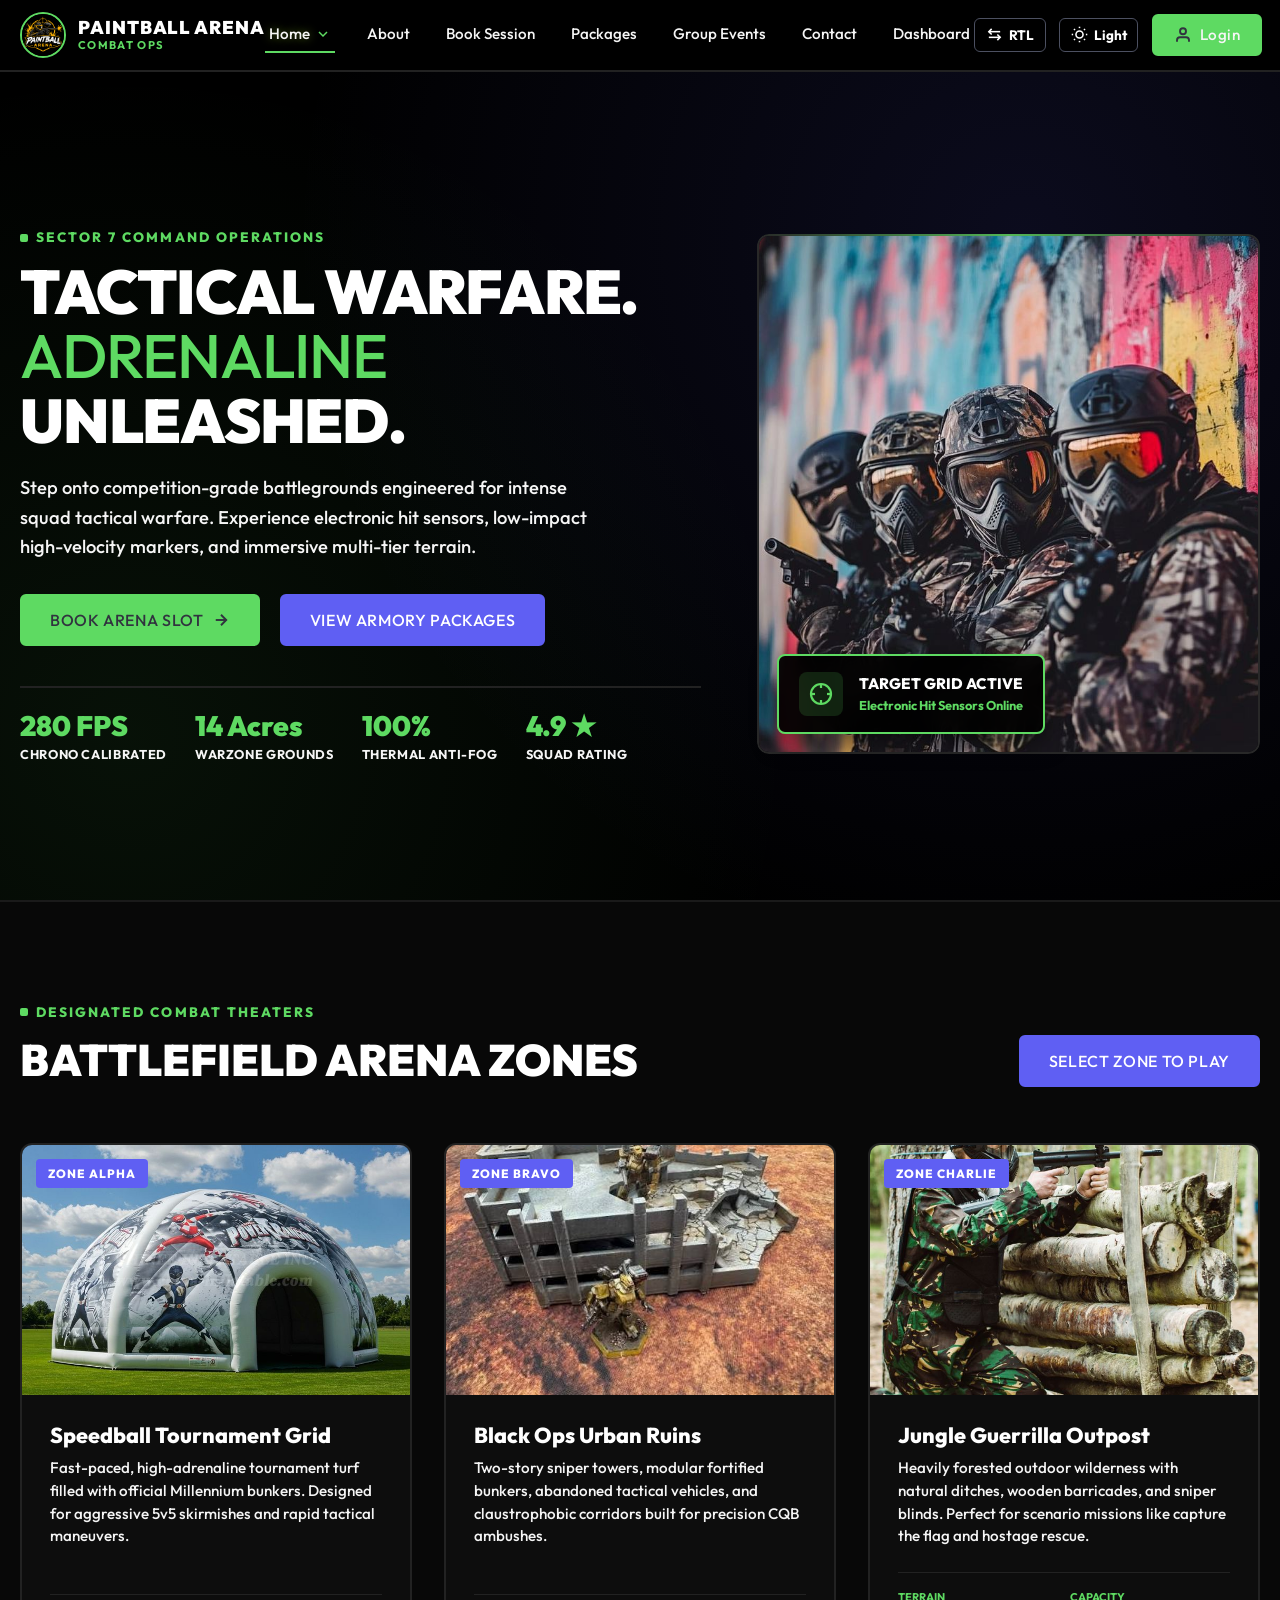
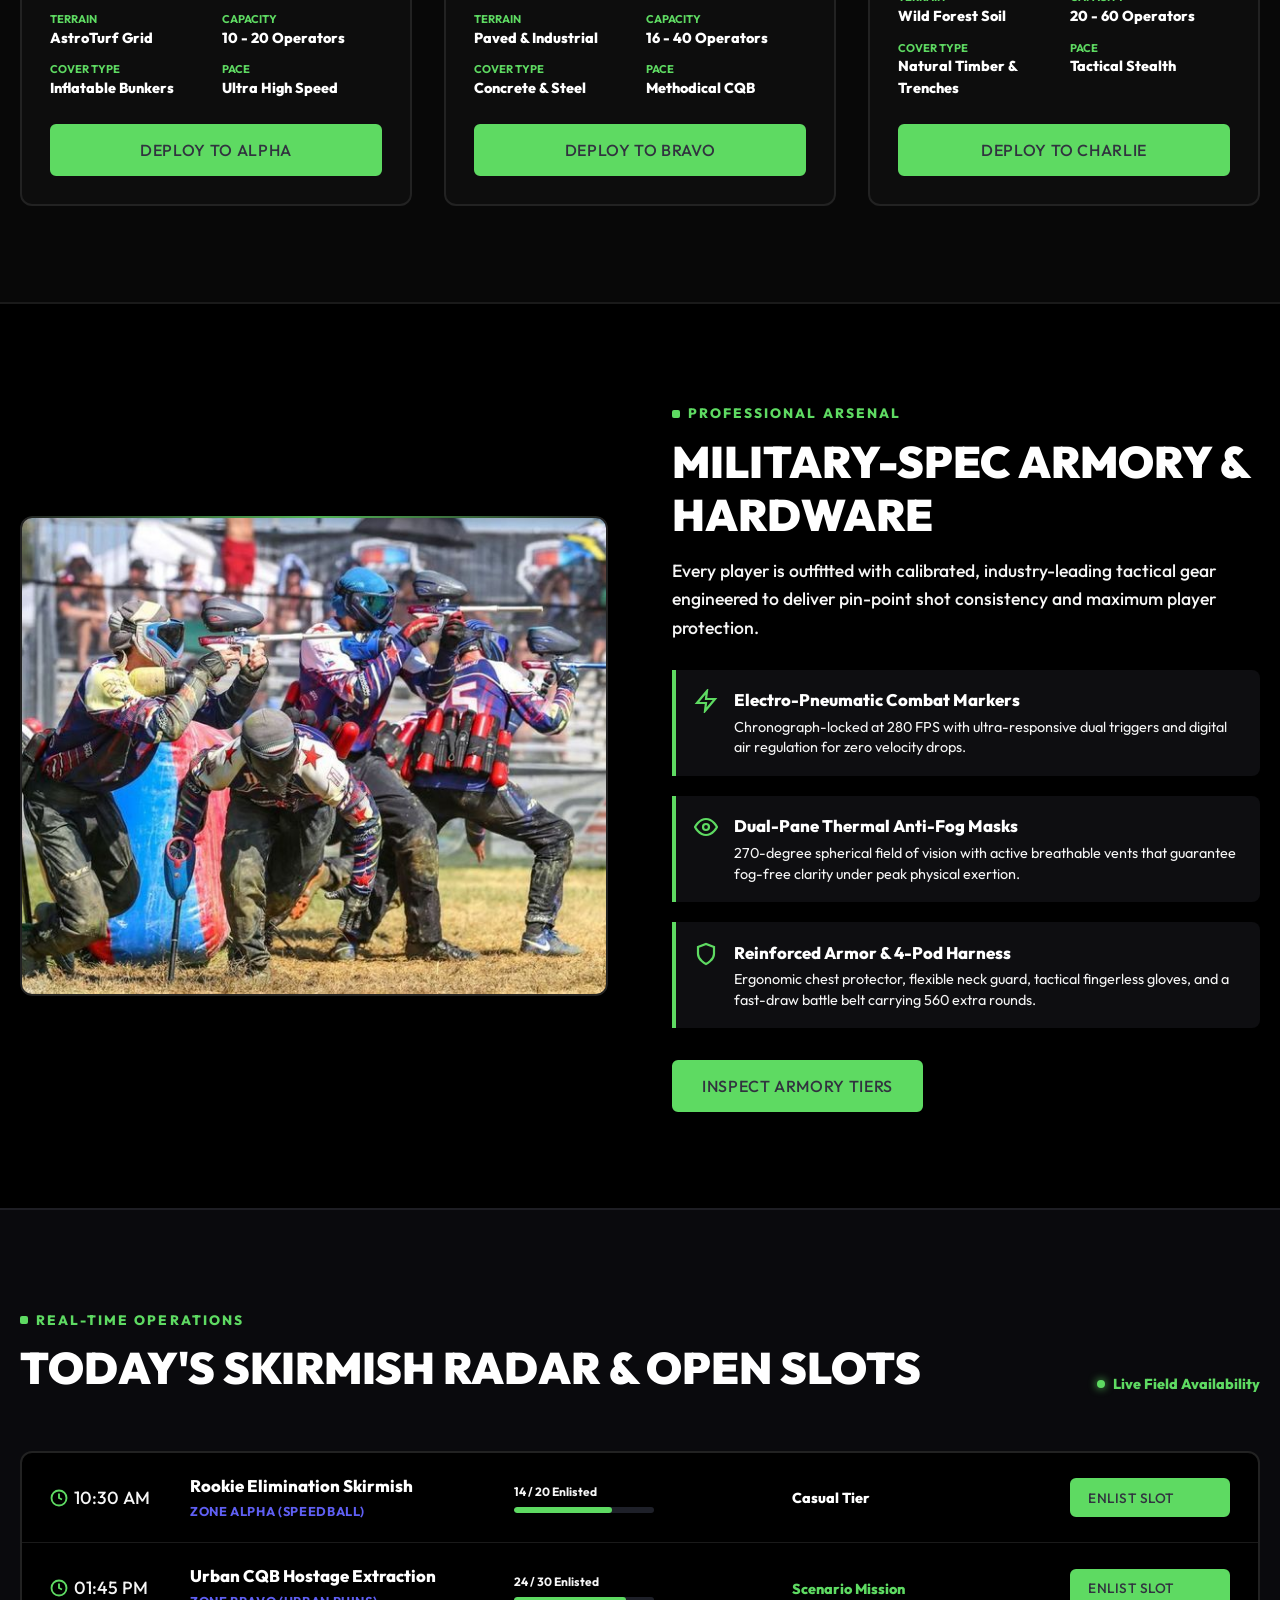
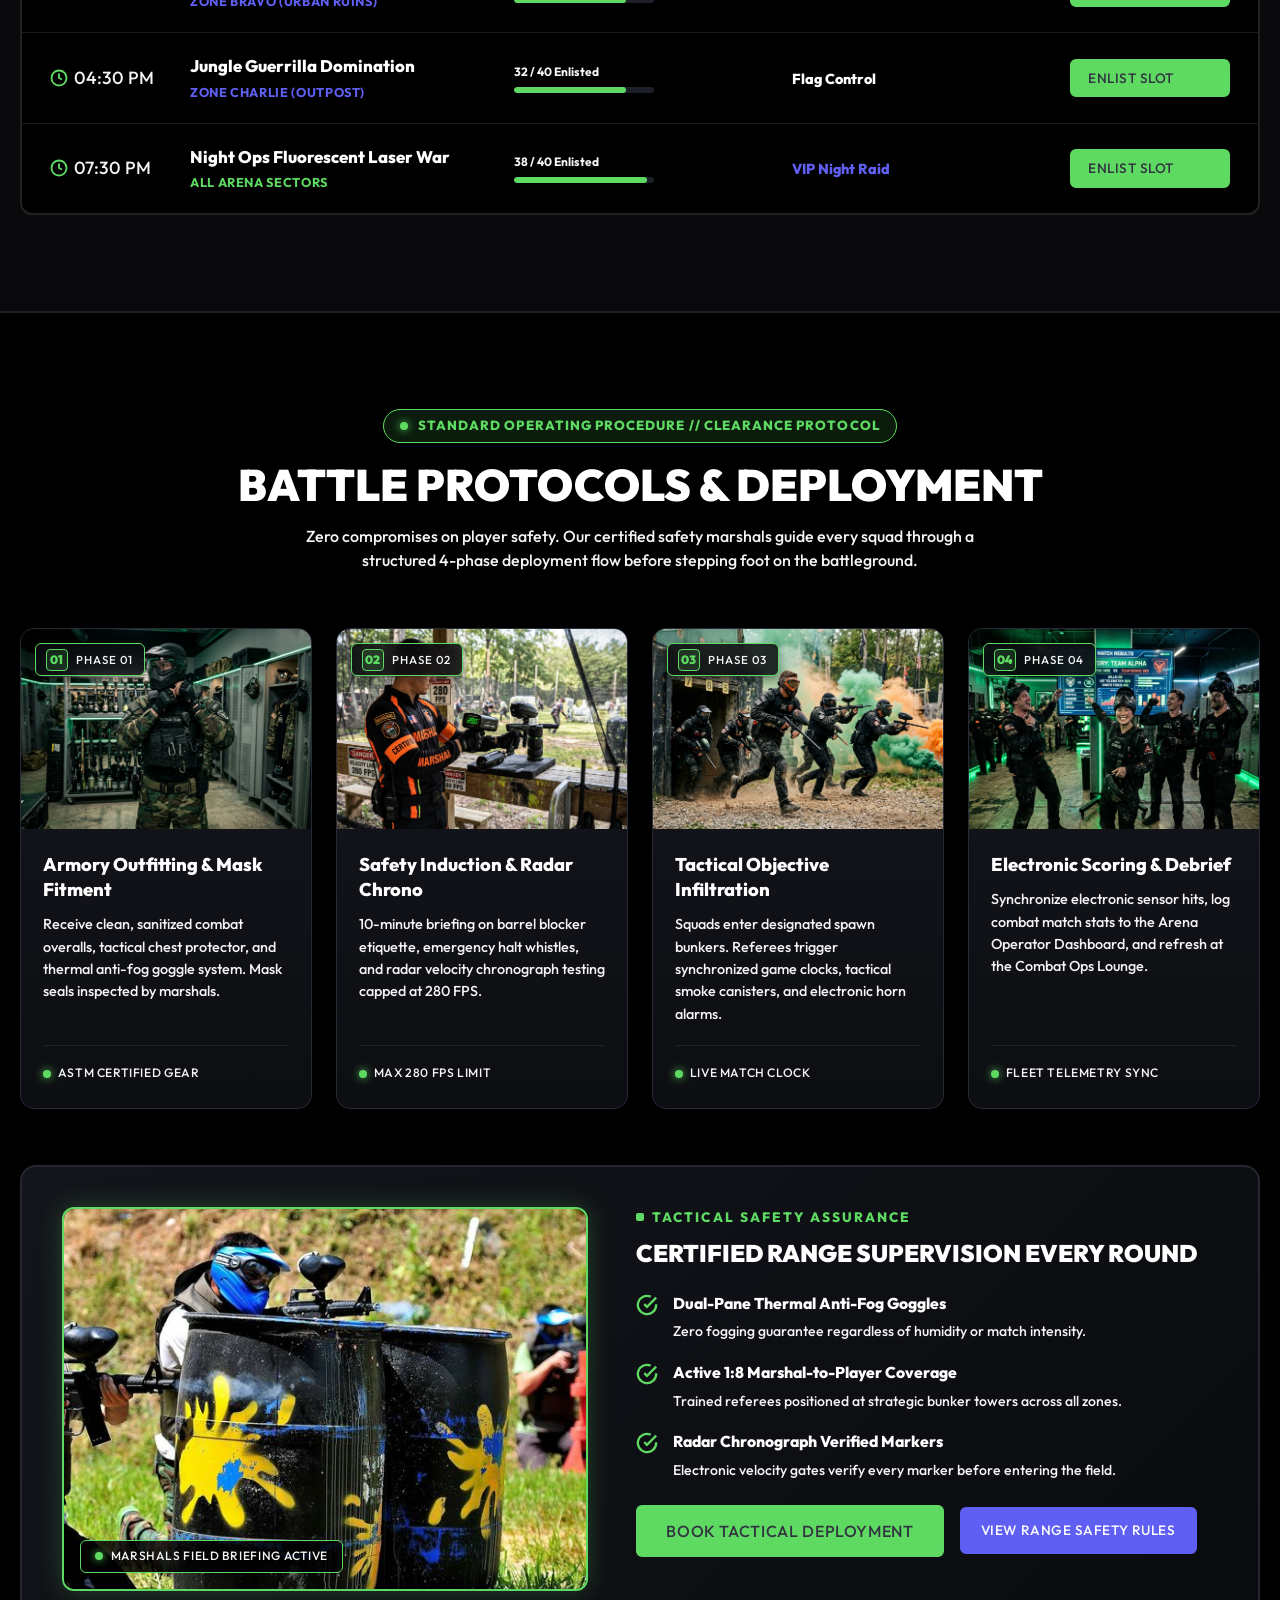
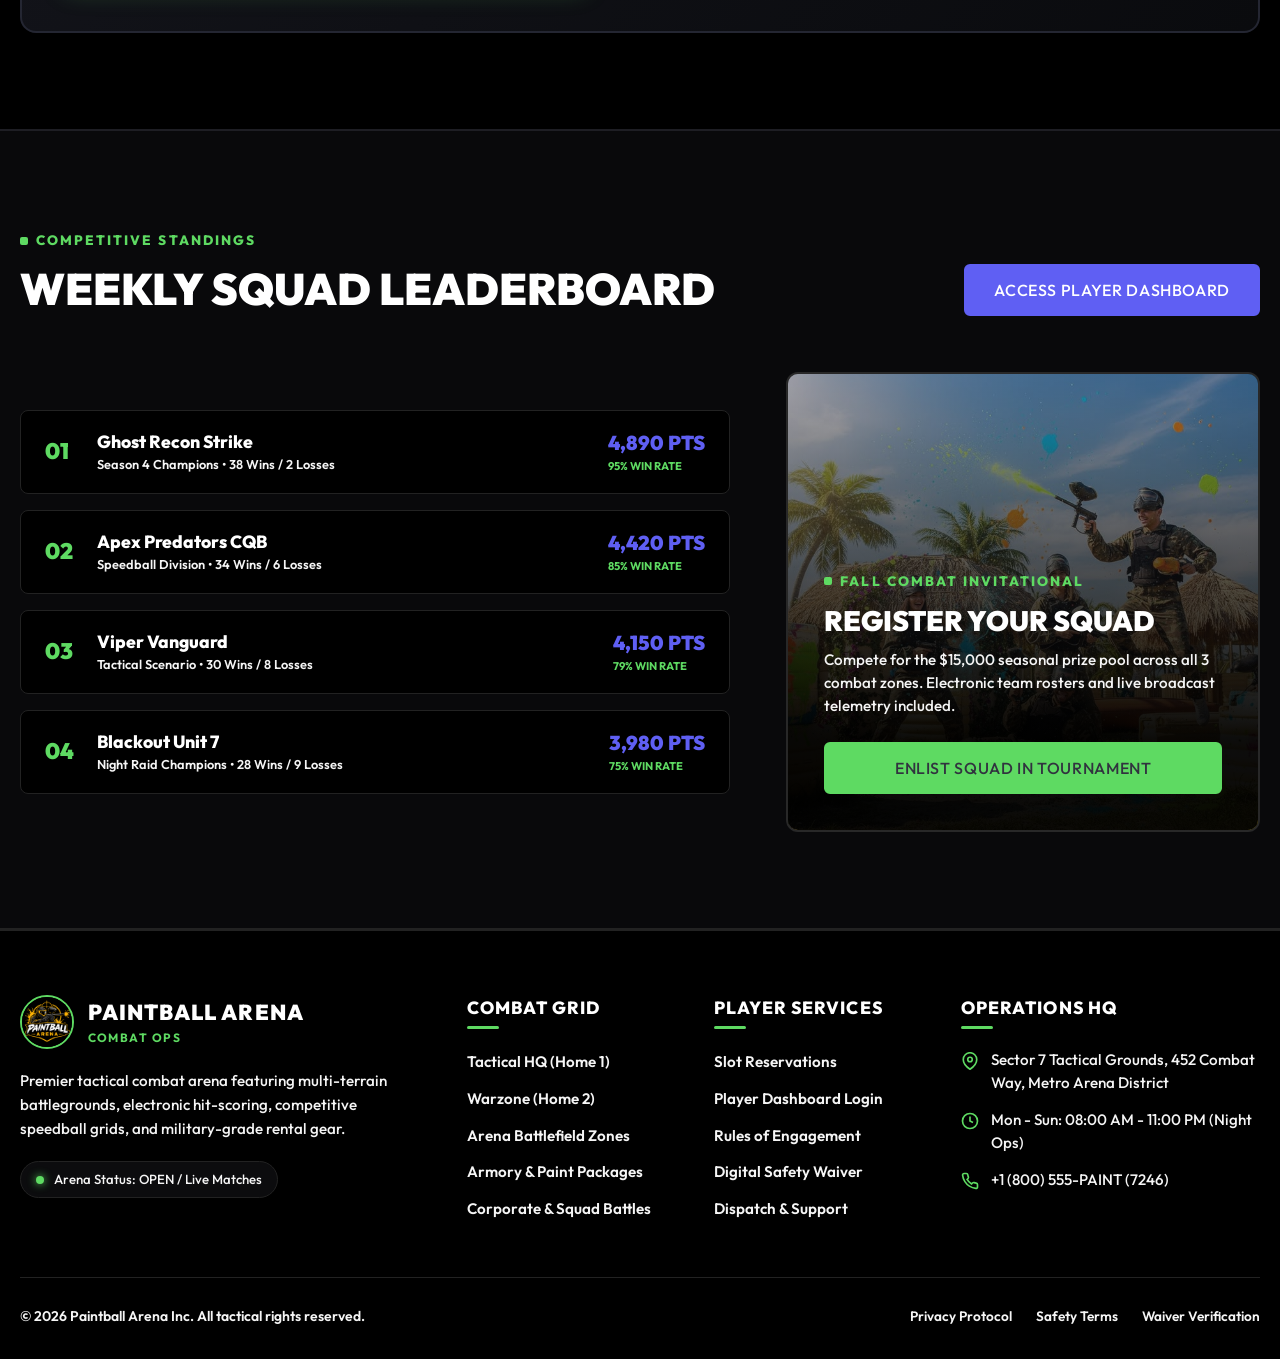
==== commit ca4b5355: "all changed" ====
--- a/index.html
+++ b/index.html
@@ -70,35 +70,42 @@
           </div>
         </div>
 
-        <!-- 2. Book Session -->
+        <!-- 2. About -->
+        <div class="nav-item">
+          <a href="about.html" class="nav-link">
+            <span>About</span>
+          </a>
+        </div>
+
+        <!-- 3. Book Session -->
         <div class="nav-item">
           <a href="book-session.html" class="nav-link">
             <span>Book Session</span>
           </a>
         </div>
 
-        <!-- 3. Packages & Pricing -->
+        <!-- 4. Packages & Pricing -->
         <div class="nav-item">
           <a href="packages.html" class="nav-link">
             <span>Packages</span>
           </a>
         </div>
 
-        <!-- 4. Group Events -->
+        <!-- 5. Group Events -->
         <div class="nav-item">
           <a href="events.html" class="nav-link">
             <span>Group Events</span>
           </a>
         </div>
 
-        <!-- 5. Contact -->
+        <!-- 6. Contact -->
         <div class="nav-item">
           <a href="contact.html" class="nav-link">
             <span>Contact</span>
           </a>
         </div>
 
-        <!-- 6. Dashboard (Next to Contact) -->
+        <!-- 7. Dashboard (Next to Contact) -->
         <div class="nav-item">
           <a href="dashboard.html" class="nav-link">
             <span>Dashboard</span>
@@ -201,35 +208,42 @@
         </div>
       </li>
 
-      <!-- 2. Book Session -->
+      <!-- 2. About -->
+      <li>
+        <a href="about.html" class="mobile-nav-link">
+          <span>About the Arena</span>
+        </a>
+      </li>
+
+      <!-- 3. Book Session -->
       <li>
         <a href="book-session.html" class="mobile-nav-link">
           <span>Book Session</span>
         </a>
       </li>
 
-      <!-- 3. Packages & Pricing -->
+      <!-- 4. Packages & Pricing -->
       <li>
         <a href="packages.html" class="mobile-nav-link">
           <span>Packages &amp; Pricing</span>
         </a>
       </li>
 
-      <!-- 4. Group Events -->
+      <!-- 5. Group Events -->
       <li>
         <a href="events.html" class="mobile-nav-link">
           <span>Group &amp; Corporate Events</span>
         </a>
       </li>
 
-      <!-- 5. Contact -->
+      <!-- 6. Contact -->
       <li>
         <a href="contact.html" class="mobile-nav-link">
           <span>Contact Operations</span>
         </a>
       </li>
 
-      <!-- 6. Dashboard -->
+      <!-- 7. Dashboard -->
       <li>
         <a href="dashboard.html" class="mobile-nav-link">
           <span>Dashboard</span>
--- a/assets/css/style.css
+++ b/assets/css/style.css
@@ -2453,7 +2453,7 @@
    HOME 2 - SECTION 3: SCENARIO COMBAT MODES
    ========================================================================== */
 .modes-section {
-  padding: 6rem 0;
+  padding: 5rem 0 4rem;
   background-color: #292a34;
   border-bottom: 2px solid #3c3f4e;
 }
@@ -2468,7 +2468,11 @@
   grid-template-columns: 1fr 1fr;
   gap: 3.5rem;
   align-items: center;
-  margin-bottom: 4.5rem;
+  margin-bottom: 3.5rem;
+}
+
+.scenario-card-block:last-child {
+  margin-bottom: 0;
 }
 
 .scenario-card-block.reverse {
@@ -2510,7 +2514,7 @@
    HOME 2 - SECTION 4: THE OPERATOR EXPERIENCE (Split Mosaic)
    ========================================================================== */
 .experience-section {
-  padding: 6rem 0;
+  padding: 4.5rem 0;
   background-color: var(--bg-dark);
   border-bottom: 2px solid #3c3f4e;
 }
@@ -6603,8 +6607,61 @@
   max-width: 340px;
 }
 
-html.dark .login-card-subtitle {
-  color: #aeb2c6 !important;
+/* Auth Tab Switcher (Sign In / Register) */
+.login-tab-switch {
+  display: flex;
+  background: rgba(0, 0, 0, 0.4);
+  border: 1.5px solid #484b5c;
+  border-radius: 100px;
+  padding: 4px;
+  gap: 4px;
+  width: 100%;
+  max-width: 320px;
+  margin-bottom: 1.25rem;
+  box-sizing: border-box;
+}
+
+html.dark .login-tab-switch {
+  background: rgba(0, 0, 0, 0.55);
+  border-color: #282a3c;
+}
+
+.login-tab-btn {
+  flex: 1;
+  display: inline-flex;
+  align-items: center;
+  justify-content: center;
+  gap: 0.45rem;
+  padding: 0.5rem 0.85rem;
+  border-radius: 100px;
+  border: none;
+  background: transparent;
+  color: #aeb2c6;
+  font-size: 0.82rem;
+  font-weight: 800;
+  letter-spacing: 0.05em;
+  text-transform: uppercase;
+  cursor: pointer;
+  transition: all var(--transition-fast);
+  font-family: inherit;
+}
+
+.login-tab-btn:hover {
+  color: #FFFFFF;
+}
+
+.login-tab-btn.active {
+  background: var(--color-green);
+  color: var(--color-dark-text) !important;
+  box-shadow: 0 4px 14px rgba(94, 218, 98, 0.35);
+}
+
+.login-tab-btn.active svg {
+  stroke: var(--color-dark-text);
+}
+
+.auth-pane {
+  width: 100%;
 }
 
 /* Form Container */
@@ -7305,9 +7362,9 @@
   display: none;
   align-items: center;
   justify-content: space-between;
-  padding-bottom: 1.25rem;
+  padding: 0.85rem 0 0.85rem;
   border-bottom: 1.5px solid #282a36;
-  margin-bottom: 1.25rem;
+  margin-bottom: 0.75rem;
 }
 
 .dash-sidebar-close-btn {
@@ -7393,9 +7450,9 @@
   display: none;
   align-items: center;
   gap: 0.65rem;
-  margin-top: 1rem;
-  margin-bottom: 0.85rem;
-  padding-top: 1rem;
+  margin-top: 0.5rem;
+  margin-bottom: 0.65rem;
+  padding-top: 0.75rem;
   border-top: 1.5px solid #282a36;
 }
 
--- a/assets/css/responsive.css
+++ b/assets/css/responsive.css
@@ -16,63 +16,37 @@
   }
 }
 
-/* Laptops & Compact Desktops (1025px - 1279px) */
+/* Tablet & Mobile Devices (<= 1279px - iPad Pro, Tablets & Mobile) */
+/* Header displays ONLY the brand logo and the Menu Button */
 @media (max-width: 1279px) {
-  .desktop-nav {
-    gap: 0.85rem;
-  }
-  
-  .nav-link {
-    font-size: 0.84rem;
-    padding: 0.35rem 0.5rem;
-  }
-
-  .header-actions {
-    gap: 0.5rem;
-  }
-
-  .header-actions .util-btn {
-    padding: 0.4rem 0.6rem;
-    font-size: 0.8rem;
-  }
-
-  .btn-login {
-    padding: 0.4rem 0.85rem;
-    font-size: 0.85rem;
-  }
-
-  .footer-grid {
-    gap: 2rem;
-  }
-}
-
-/* Tablet Landscape & Below (<= 1024px) - Clean Switch to Mobile Drawer */
-@media (max-width: 1024px) {
   :root {
     --header-height: 66px;
   }
 
+  /* Hide desktop navigation completely */
   .desktop-nav {
     display: none !important;
   }
 
+  /* Show mobile menu toggle button */
   .mobile-toggle-btn {
-    display: inline-flex;
-  }
-
-  .header-actions .util-btn {
-    display: none; /* Accessible inside mobile drawer */
-  }
-
-  /* Hide Login button in header on mobile — it lives inside the drawer */
-  .btn-login-desktop {
+    display: inline-flex !important;
+    align-items: center;
+    justify-content: center;
+  }
+
+  /* In mobile/tablet header, ONLY the menu button should be visible (utilities live in the drawer) */
+  .header-actions .util-btn,
+  .header-actions .rtl-toggle-btn,
+  .header-actions .theme-toggle-btn,
+  .header-actions .btn-login-desktop {
     display: none !important;
   }
 
   /* Mobile drawer Login button styling */
   .mobile-login-wrap {
     padding: 0.75rem 1.25rem;
-    border-top: 1px solid rgba(255,255,255,0.07);
+    border-top: 1px solid rgba(255, 255, 255, 0.07);
     margin-top: 0.25rem;
   }
 
@@ -213,7 +187,7 @@
 /* ==========================================================================
    PAGE SECTION RESPONSIVE RULES (Tablets & Mobile)
    ========================================================================== */
-@media (max-width: 1024px) {
+@media (max-width: 1025px) {
   .hero-grid {
     grid-template-columns: 1fr;
     gap: 3rem;
@@ -327,19 +301,32 @@
 }
 
 /* Home 2 Tablet & Mobile Adaptations */
-@media (max-width: 1024px) {
+@media (max-width: 1025px) {
   .map-grid-layout {
     grid-template-columns: 1fr;
     gap: 2.5rem;
   }
 
+  .modes-section {
+    padding: 3.5rem 0;
+  }
+
   .scenario-card-block {
     grid-template-columns: 1fr;
-    gap: 2.5rem;
+    gap: 2rem;
+    margin-bottom: 2.5rem;
+  }
+
+  .scenario-card-block:last-child {
+    margin-bottom: 0 !important;
   }
 
   .scenario-card-block.reverse {
     direction: ltr;
+  }
+
+  .experience-section {
+    padding: 3rem 0;
   }
 
   .experience-mosaic-grid {
@@ -377,6 +364,23 @@
     gap: 0.75rem;
   }
 
+  .modes-section {
+    padding: 2.5rem 0;
+  }
+
+  .scenario-card-block {
+    margin-bottom: 2rem;
+    gap: 1.5rem;
+  }
+
+  .scenario-card-block:last-child {
+    margin-bottom: 0 !important;
+  }
+
+  .experience-section {
+    padding: 2.25rem 0;
+  }
+
   .mosaic-dual-images {
     grid-template-columns: 1fr;
   }
@@ -421,13 +425,30 @@
     padding: 0.4rem 0.85rem;
   }
 
+  .modes-section {
+    padding: 2rem 0;
+  }
+
+  .scenario-card-block {
+    margin-bottom: 1.5rem;
+    gap: 1.25rem;
+  }
+
+  .scenario-card-block:last-child {
+    margin-bottom: 0 !important;
+  }
+
+  .experience-section {
+    padding: 1.75rem 0;
+  }
+
   .experience-debrief-card {
     padding: 1.5rem 1.25rem;
   }
 }
 
 /* Book Session Tablet & Mobile Adaptations */
-@media (max-width: 1024px) {
+@media (max-width: 1025px) {
   .booking-hero-grid {
     grid-template-columns: 1fr;
     gap: 2.5rem;
@@ -490,6 +511,81 @@
     grid-template-columns: 1fr;
   }
 
+  /* Package radio label: stack price below name on mobile */
+  .package-radio-label {
+    flex-direction: column;
+    gap: 0.5rem;
+  }
+
+  /* Fieldset title: wrap long Step headings cleanly */
+  .fieldset-title {
+    font-size: 1.05rem;
+    flex-wrap: wrap;
+    gap: 0.5rem;
+    line-height: 1.35;
+    word-break: break-word;
+    overflow-wrap: break-word;
+  }
+
+  .fieldset-title span {
+    flex: 1 1 0;
+    min-width: 0;
+    word-break: break-word;
+    overflow-wrap: break-word;
+    white-space: normal;
+  }
+
+  /* Section header row: wrap on narrow screens */
+  .section-header-row {
+    flex-wrap: wrap;
+    gap: 1rem;
+  }
+
+  /* Add-on checkbox label: wrap price to next line on mobile */
+  .addon-checkbox-label {
+    flex-wrap: wrap;
+    gap: 0.5rem;
+    align-items: flex-start;
+  }
+
+  .addon-left {
+    flex: 1 1 0;
+    min-width: 0;
+  }
+
+  .addon-price {
+    flex-shrink: 0;
+    align-self: flex-end;
+    margin-left: auto;
+  }
+
+  /* Summary ledger: allow values to wrap */
+  .summary-line-item {
+    flex-wrap: wrap;
+    gap: 0.25rem;
+  }
+
+  .summary-line-item strong {
+    flex-shrink: 0;
+    word-break: break-word;
+    overflow-wrap: break-word;
+  }
+
+  .summary-total-row {
+    flex-wrap: wrap;
+    gap: 0.5rem;
+  }
+
+  /* Form fieldset card padding reduce */
+  .form-fieldset-card {
+    padding: 1.25rem 1rem;
+  }
+
+  /* Summary sticky card padding reduce */
+  .summary-sticky-card {
+    padding: 1.25rem 1rem;
+  }
+
   .inclusions-spec-strip,
   .inclusions-tactical-grid {
     grid-template-columns: 1fr;
@@ -514,8 +610,86 @@
   }
 }
 
+/* Small Mobile (<=480px) — Book Session Deep Fixes */
+@media (max-width: 480px) {
+  /* Slot buttons: 2 columns maintained but reduce padding */
+  .slot-btn {
+    padding: 0.75rem 0.5rem;
+  }
+
+  .slot-time {
+    font-size: 0.95rem;
+  }
+
+  .slot-availability {
+    font-size: 0.68rem;
+  }
+
+  /* Fieldset title further reduce */
+  .fieldset-title {
+    font-size: 0.97rem;
+  }
+
+  /* Submit button: full width, no overflow */
+  .booking-form-main .btn-primary {
+    width: 100% !important;
+    min-width: 0 !important;
+    max-width: 100% !important;
+    box-sizing: border-box !important;
+    justify-content: center;
+    font-size: 0.95rem !important;
+    padding: 0.9rem 1rem !important;
+    height: auto !important;
+    white-space: normal;
+    word-break: break-word;
+  }
+
+  /* Booking hero section image height */
+  .tactical-viewport img {
+    height: 220px !important;
+    object-fit: cover;
+  }
+
+  /* Customizer section padding */
+  .customizer-section {
+    padding: 3rem 0;
+  }
+
+  /* Summary total value */
+  .summary-total-val {
+    font-size: 2rem;
+  }
+
+  /* Date input full width */
+  .date-input-wrapper,
+  #booking-calendar-date,
+  .gateway-select {
+    width: 100% !important;
+    max-width: 100% !important;
+    box-sizing: border-box !important;
+  }
+
+  /* Squad size select full width */
+  #book-squad-size {
+    width: 100% !important;
+    max-width: 100% !important;
+    box-sizing: border-box !important;
+  }
+
+  /* Addon price always visible */
+  .addon-price {
+    font-size: 0.9rem;
+    min-width: 40px;
+  }
+
+  /* Summary line items: label on top, value below if needed */
+  .summary-line-item {
+    font-size: 0.88rem;
+  }
+}
+
 /* Packages & Pricing Tablet & Mobile Adaptations */
-@media (max-width: 1024px) {
+@media (max-width: 1025px) {
   .pkg-hero-grid {
     grid-template-columns: 1fr;
     gap: 2.5rem;
@@ -623,7 +797,7 @@
 }
 
 /* Group & Corporate Events Tablet & Mobile Adaptations */
-@media (max-width: 1024px) {
+@media (max-width: 1025px) {
   .events-hero-grid {
     grid-template-columns: 1fr;
     gap: 2.5rem;
@@ -668,7 +842,7 @@
 }
 
 /* Login & Dashboard Tablet & Mobile Adaptations */
-@media (max-width: 1024px) {
+@media (max-width: 1025px) {
   .login-auth-grid {
     grid-template-columns: 1fr;
     gap: 2.5rem;
@@ -715,7 +889,7 @@
 /* ==========================================================================
    CONTACT OPERATIONS RESPONSIVE ADAPTATIONS
    ========================================================================== */
-@media (max-width: 1024px) {
+@media (max-width: 1025px) {
   .contact-hero-grid,
   .logistics-grid {
     grid-template-columns: 1fr;
@@ -1167,7 +1341,7 @@
     box-shadow: none !important;
     visibility: hidden !important;
     pointer-events: none !important;
-    padding: 0.75rem 1rem 1.5rem;
+    padding: 0 1rem 1.5rem;
     border-left: 1.5px solid #282a36;
     border-right: none;
     overflow-y: auto;
@@ -1183,6 +1357,16 @@
     transform: translateX(-100%);
     border-right: 1.5px solid #282a36;
     border-left: none;
+  }
+
+  /* Override desktop space-between so mobile items are tight from top */
+  .dash-app-sidebar {
+    justify-content: flex-start;
+  }
+
+  /* Push logout to the bottom in mobile drawer */
+  .dash-app-sidebar .dash-sidebar-logout {
+    margin-top: auto;
   }
 
   .dash-app-sidebar.open {
@@ -1424,7 +1608,7 @@
 }
 
 /* Battle Protocols & Deployment Layout Responsive */
-@media (max-width: 1024px) {
+@media (max-width: 1025px) {
   .protocol-grid {
     grid-template-columns: repeat(2, 1fr) !important;
     gap: 1.25rem !important;
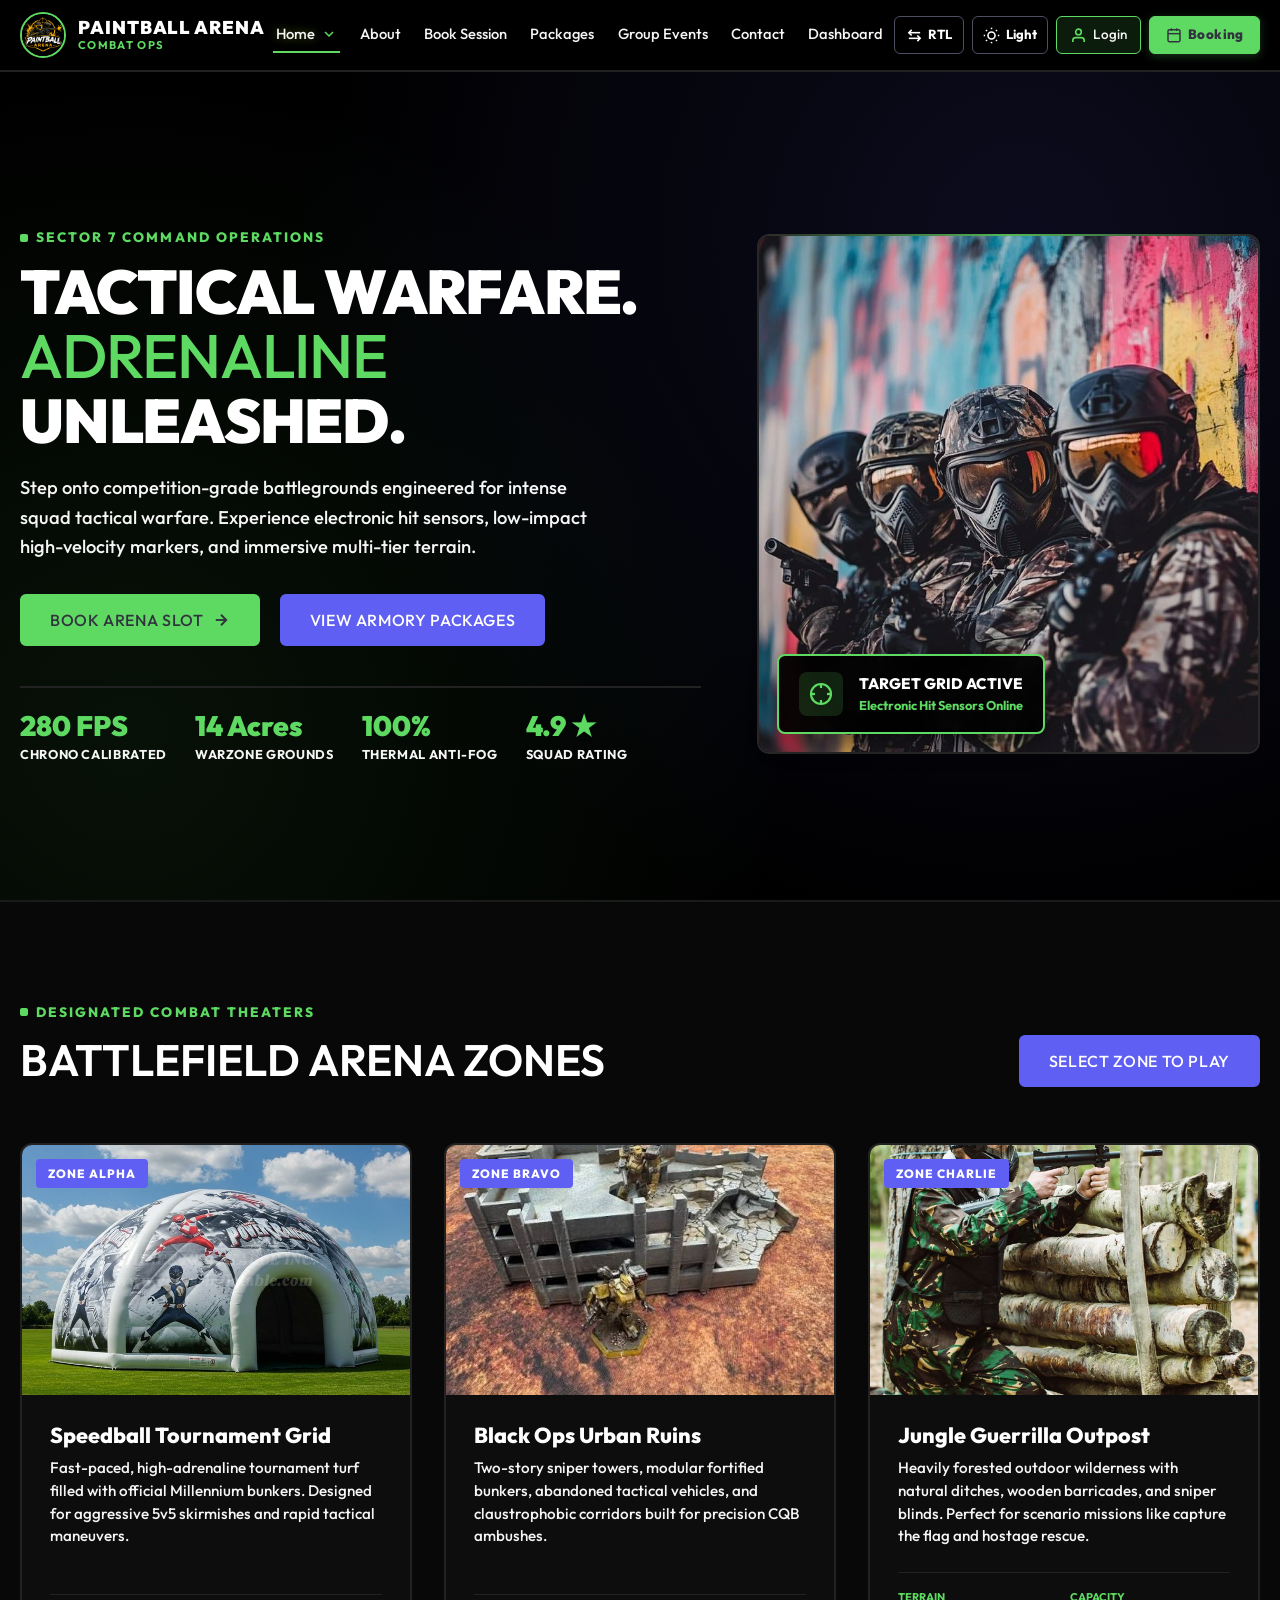
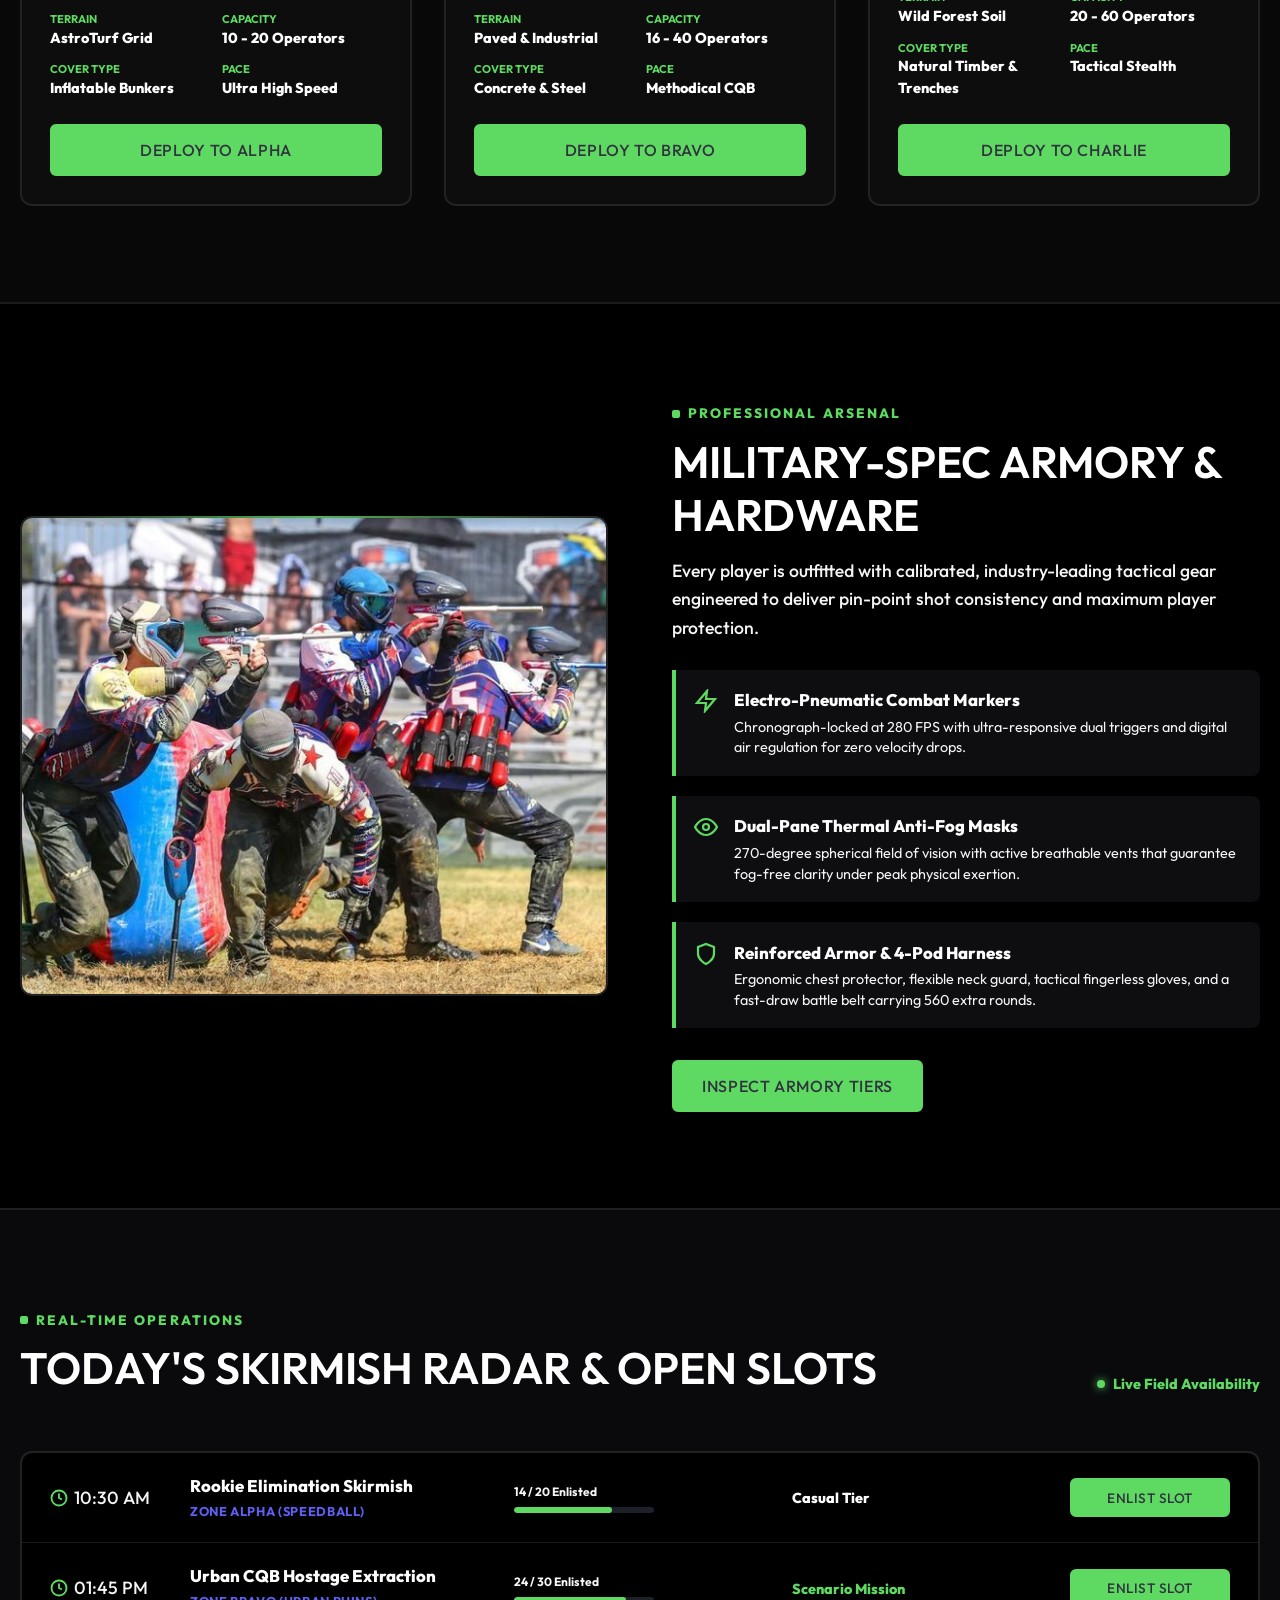
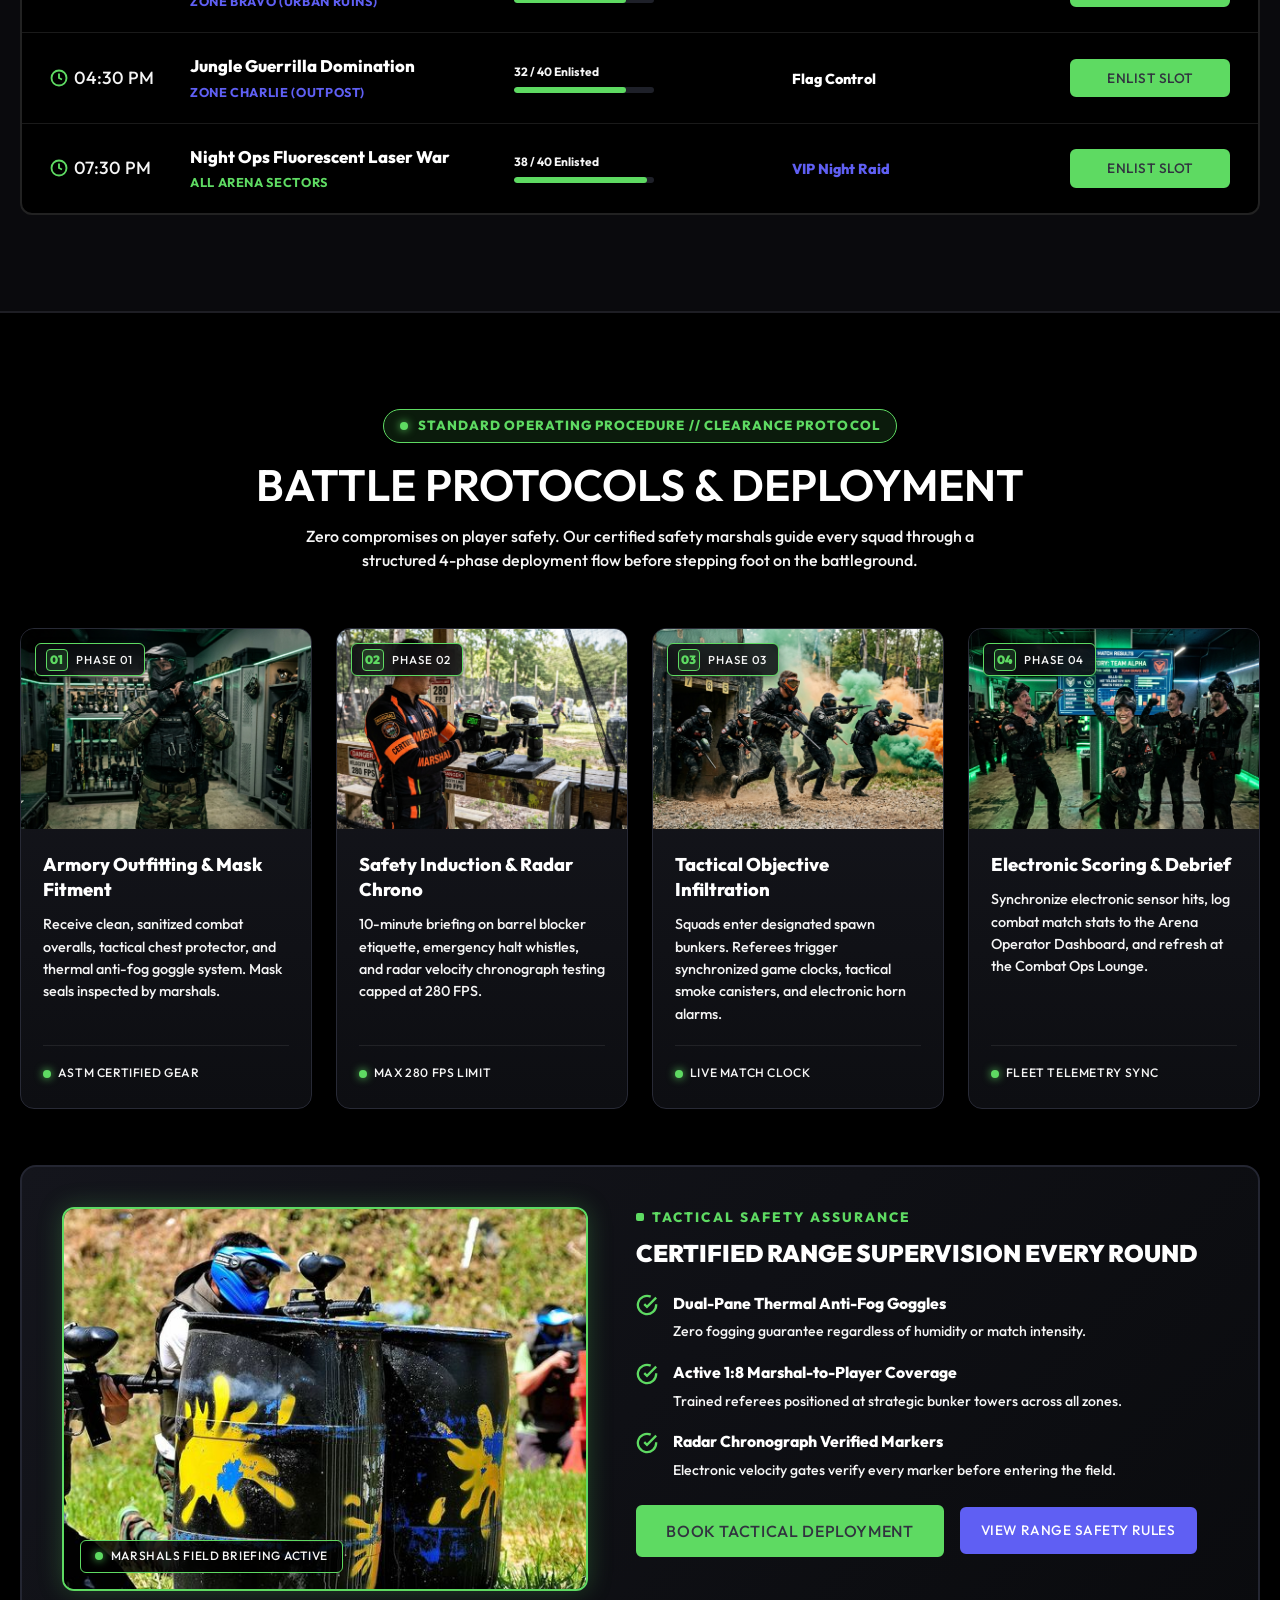
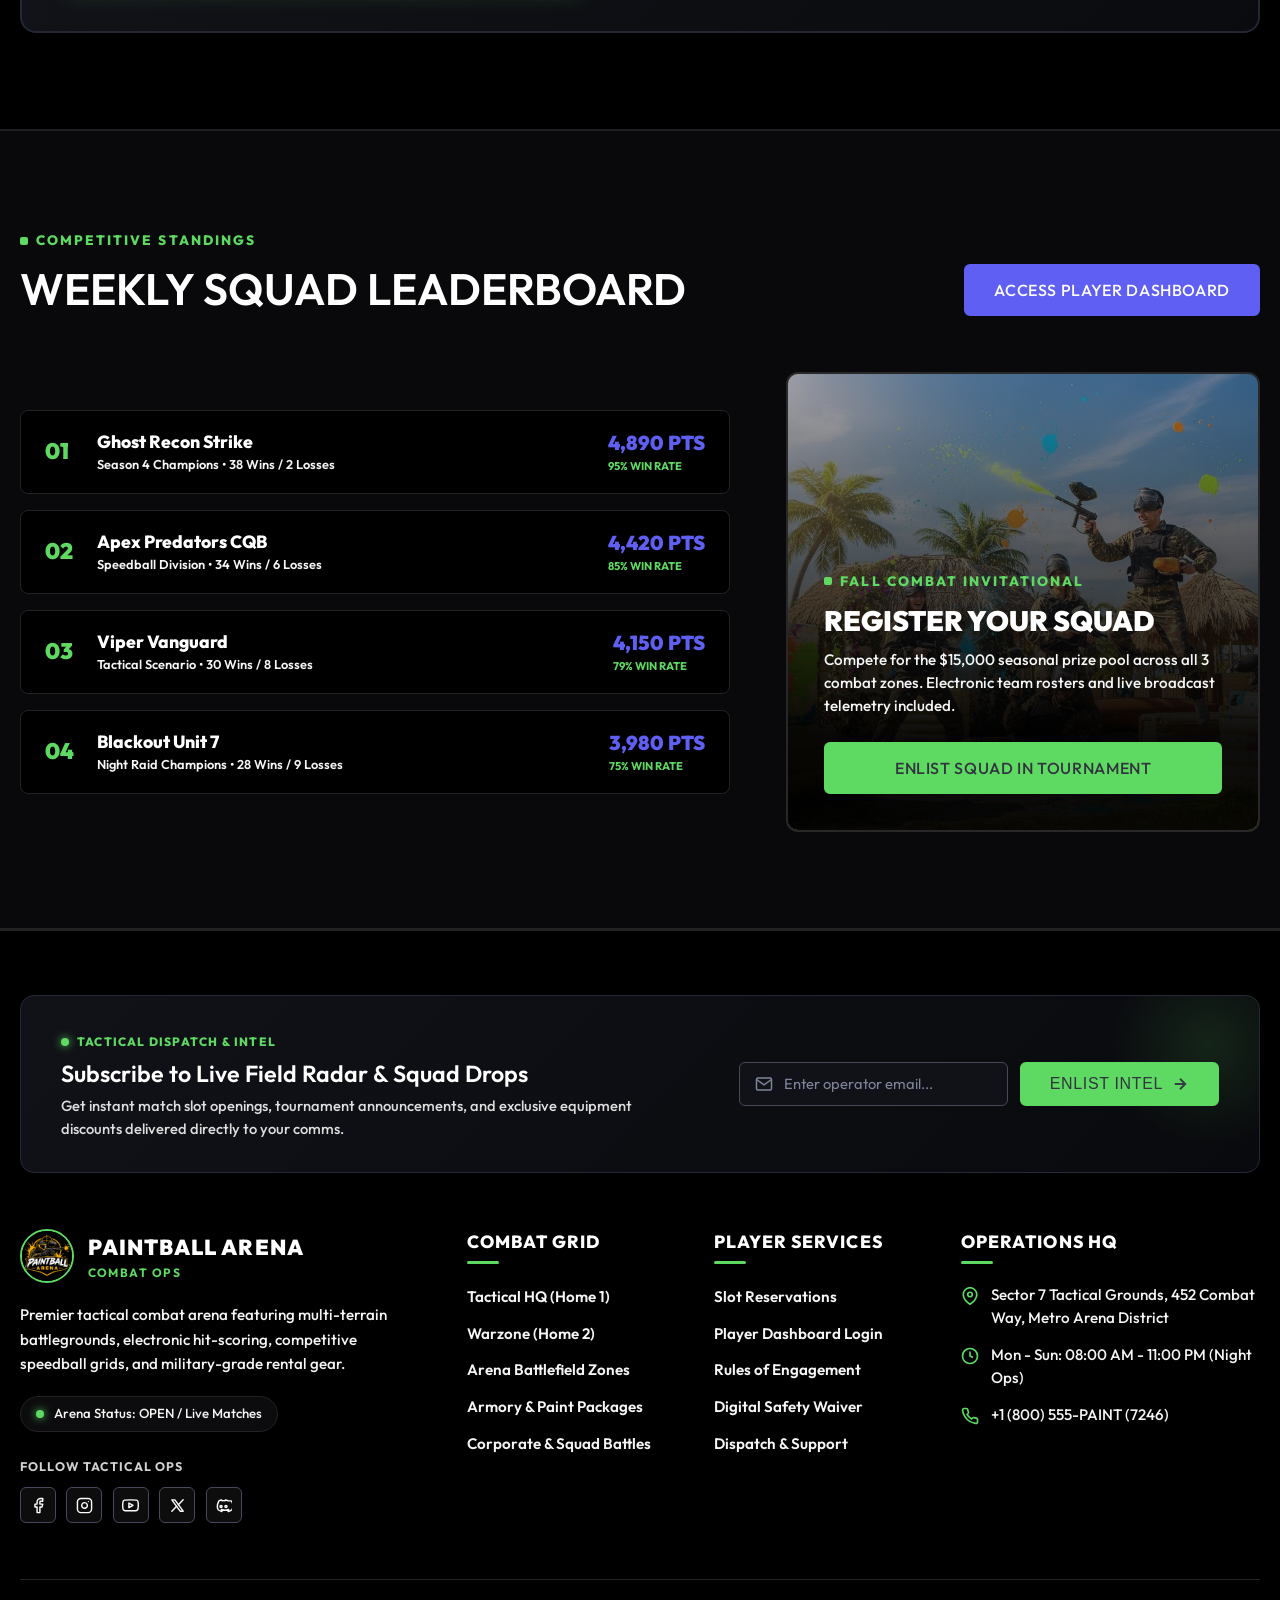
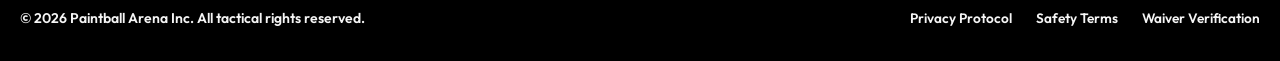
==== commit f02f3b40: "update" ====
--- a/index.html
+++ b/index.html
@@ -142,13 +142,24 @@
           <span class="theme-text">Light</span>
         </button>
 
-        <!-- Login Button (Direct entry to Login Terminal) - hidden on mobile, shown in drawer -->
+        <!-- Login Button -->
         <a href="login.html#login-terminal" class="btn-login btn-login-desktop" aria-label="Player Portal Login">
           <svg viewBox="0 0 24 24">
             <path d="M20 21v-2a4 4 0 0 0-4-4H8a4 4 0 0 0-4 4v2"></path>
             <circle cx="12" cy="7" r="4"></circle>
           </svg>
           <span>Login</span>
+        </a>
+
+        <!-- Booking CTA Button -->
+        <a href="book-session.html" class="btn-booking-header btn-booking-desktop" aria-label="Book Combat Session">
+          <svg viewBox="0 0 24 24">
+            <rect x="3" y="4" width="18" height="18" rx="2" ry="2"></rect>
+            <line x1="16" y1="2" x2="16" y2="6"></line>
+            <line x1="8" y1="2" x2="8" y2="6"></line>
+            <line x1="3" y1="10" x2="21" y2="10"></line>
+          </svg>
+          <span>Booking</span>
         </a>
 
         <!-- Mobile Drawer Toggle Button -->
@@ -190,7 +201,7 @@
     <ul class="mobile-nav-list">
       <!-- 1. Home Accordion (Click only) -->
       <li>
-        <button type="button" class="mobile-nav-link mobile-accordion-trigger active" aria-expanded="true">
+        <button type="button" class="mobile-nav-link mobile-accordion-trigger" aria-expanded="false">
           <span>Home</span>
           <svg class="nav-icon" viewBox="0 0 24 24">
             <polyline points="6 9 12 15 18 9"></polyline>
@@ -252,8 +263,17 @@
 
     </ul>
 
-    <!-- Mobile Login Button -->
+    <!-- Mobile Booking & Login Buttons -->
     <div class="mobile-login-wrap">
+      <a href="book-session.html" class="btn-booking-header mobile-booking-btn" aria-label="Book Combat Session">
+        <svg viewBox="0 0 24 24">
+          <rect x="3" y="4" width="18" height="18" rx="2" ry="2"></rect>
+          <line x1="16" y1="2" x2="16" y2="6"></line>
+          <line x1="8" y1="2" x2="8" y2="6"></line>
+          <line x1="3" y1="10" x2="21" y2="10"></line>
+        </svg>
+        <span>Booking</span>
+      </a>
       <a href="login.html#login-terminal" class="btn-login mobile-login-btn" aria-label="Player Portal Login">
         <svg viewBox="0 0 24 24">
           <path d="M20 21v-2a4 4 0 0 0-4-4H8a4 4 0 0 0-4 4v2"></path>
@@ -618,8 +638,8 @@
             <div>
               <span style="font-weight: 800; color: var(--color-white); font-size: 0.9rem;">Casual Tier</span>
             </div>
-            <a href="book-session.html" class="btn-primary" style="padding: 0.45rem 1rem; font-size: 0.85rem;">
-              <span>Enlist Slot</span>
+            <a href="book-session.html" class="btn-primary" style="padding: 0.45rem 1rem; font-size: 0.85rem; justify-content: center; text-align: center; width: 100%;">
+              <span style="width: 100%; text-align: center;">Enlist Slot</span>
             </a>
           </div>
 
@@ -645,8 +665,8 @@
             <div>
               <span style="font-weight: 800; color: var(--color-green); font-size: 0.9rem;">Scenario Mission</span>
             </div>
-            <a href="book-session.html" class="btn-primary" style="padding: 0.45rem 1rem; font-size: 0.85rem;">
-              <span>Enlist Slot</span>
+            <a href="book-session.html" class="btn-primary" style="padding: 0.45rem 1rem; font-size: 0.85rem; justify-content: center; text-align: center; width: 100%;">
+              <span style="width: 100%; text-align: center;">Enlist Slot</span>
             </a>
           </div>
 
@@ -672,8 +692,8 @@
             <div>
               <span style="font-weight: 800; color: var(--color-white); font-size: 0.9rem;">Flag Control</span>
             </div>
-            <a href="book-session.html" class="btn-primary" style="padding: 0.45rem 1rem; font-size: 0.85rem;">
-              <span>Enlist Slot</span>
+            <a href="book-session.html" class="btn-primary" style="padding: 0.45rem 1rem; font-size: 0.85rem; justify-content: center; text-align: center; width: 100%;">
+              <span style="width: 100%; text-align: center;">Enlist Slot</span>
             </a>
           </div>
 
@@ -699,8 +719,8 @@
             <div>
               <span style="font-weight: 800; color: var(--color-purple); font-size: 0.9rem;">VIP Night Raid</span>
             </div>
-            <a href="book-session.html" class="btn-primary" style="padding: 0.45rem 1rem; font-size: 0.85rem;">
-              <span>Enlist Slot</span>
+            <a href="book-session.html" class="btn-primary" style="padding: 0.45rem 1rem; font-size: 0.85rem; justify-content: center; text-align: center; width: 100%;">
+              <span style="width: 100%; text-align: center;">Enlist Slot</span>
             </a>
           </div>
 
@@ -1000,17 +1020,47 @@
        ========================================================================== -->
   <footer id="site-footer" role="contentinfo">
     <div class="footer-container">
+
+      <!-- Footer Newsletter / Dispatch Signup Strip -->
+      <div class="footer-newsletter-card">
+        <div class="footer-newsletter-content">
+          <span class="footer-newsletter-eyebrow">
+            <span class="pulse-dot"></span> Tactical Dispatch &amp; Intel
+          </span>
+          <h3 class="footer-newsletter-title">Subscribe to Live Field Radar &amp; Squad Drops</h3>
+          <p class="footer-newsletter-desc">
+            Get instant match slot openings, tournament announcements, and exclusive equipment discounts delivered directly to your comms.
+          </p>
+        </div>
+        <form class="footer-newsletter-form" onsubmit="event.preventDefault(); alert('Intel subscription confirmed! Tactical updates dispatched.');">
+          <div class="footer-email-input-wrap">
+            <svg class="footer-input-icon" viewBox="0 0 24 24" fill="none" stroke="currentColor" stroke-width="2">
+              <path d="M4 4h16c1.1 0 2 .9 2 2v12c0 1.1-.9 2-2 2H4c-1.1 0-2-.9-2-2V6c0-1.1.9-2 2-2z"></path>
+              <polyline points="22,6 12,13 2,6"></polyline>
+            </svg>
+            <input type="email" class="footer-email-input" placeholder="Enter operator email..." required aria-label="Email address for tactical updates">
+          </div>
+          <button type="submit" class="btn-primary footer-submit-btn">
+            <span>Enlist Intel</span>
+            <svg width="18" height="18" viewBox="0 0 24 24" fill="none" stroke="currentColor" stroke-width="2.5">
+              <line x1="5" y1="12" x2="19" y2="12"></line>
+              <polyline points="12 5 19 12 12 19"></polyline>
+            </svg>
+          </button>
+        </form>
+      </div>
+
       <div class="footer-grid">
 
-        <!-- Col 1: Brand & Status -->
+        <!-- Col 1: Brand, Status & Social -->
         <div class="footer-brand-col">
-          <div class="footer-logo-row">
+          <a href="index.html" class="footer-logo-row" aria-label="Paintball Arena Home">
             <img src="assets/images/brand/logo.png" alt="Paintball Arena Official Logo" class="footer-logo-img">
             <div>
               <div class="footer-brand-title">Paintball Arena</div>
               <div class="footer-brand-subtitle">Combat Ops</div>
             </div>
-          </div>
+          </a>
           <p class="footer-desc">
             Premier tactical combat arena featuring multi-terrain battlegrounds, electronic hit-scoring, competitive
             speedball grids, and military-grade rental gear.
@@ -1018,6 +1068,44 @@
           <div class="footer-status-pill">
             <span class="pulse-dot"></span>
             <span>Arena Status: OPEN / Live Matches</span>
+          </div>
+
+          <!-- Social Media Channels -->
+          <div class="footer-social-wrap">
+            <span class="footer-social-label">Follow Tactical Ops</span>
+            <div class="footer-social-links">
+              <a href="https://facebook.com" class="footer-social-btn" aria-label="Facebook" target="_blank" rel="noopener noreferrer">
+                <svg viewBox="0 0 24 24" fill="none" stroke="currentColor" stroke-width="2" stroke-linecap="round" stroke-linejoin="round">
+                  <path d="M18 2h-3a5 5 0 0 0-5 5v3H7v4h3v8h4v-8h3l1-4h-4V7a1 1 0 0 1 1-1h3z"></path>
+                </svg>
+              </a>
+              <a href="https://instagram.com" class="footer-social-btn" aria-label="Instagram" target="_blank" rel="noopener noreferrer">
+                <svg viewBox="0 0 24 24" fill="none" stroke="currentColor" stroke-width="2" stroke-linecap="round" stroke-linejoin="round">
+                  <rect x="2" y="2" width="20" height="20" rx="5" ry="5"></rect>
+                  <path d="M16 11.37A4 4 0 1 1 12.63 8 4 4 0 0 1 16 11.37z"></path>
+                  <line x1="17.5" y1="6.5" x2="17.51" y2="6.5"></line>
+                </svg>
+              </a>
+              <a href="https://youtube.com" class="footer-social-btn" aria-label="YouTube" target="_blank" rel="noopener noreferrer">
+                <svg viewBox="0 0 24 24" fill="none" stroke="currentColor" stroke-width="2" stroke-linecap="round" stroke-linejoin="round">
+                  <path d="M22.54 6.42a2.78 2.78 0 0 0-1.94-2C18.88 4 12 4 12 4s-6.88 0-8.6.46a2.78 2.78 0 0 0-1.94 2A29 29 0 0 0 1 11.75a29 29 0 0 0 .46 5.33A2.78 2.78 0 0 0 3.4 19c1.72.46 8.6.46 8.6.46s6.88 0 8.6-.46a2.78 2.78 0 0 0 1.94-2 29 29 0 0 0 .46-5.25 29 29 0 0 0-.46-5.33z"></path>
+                  <polygon points="9.75 15.02 15.5 11.75 9.75 8.48 9.75 15.02"></polygon>
+                </svg>
+              </a>
+              <a href="https://twitter.com" class="footer-social-btn" aria-label="X (Twitter)" target="_blank" rel="noopener noreferrer">
+                <svg viewBox="0 0 24 24" fill="none" stroke="currentColor" stroke-width="2" stroke-linecap="round" stroke-linejoin="round">
+                  <path d="M4 4l11.733 16h4.267l-11.733 -16z"></path>
+                  <path d="M4 20l6.768 -6.768m2.46 -2.46l6.772 -6.772"></path>
+                </svg>
+              </a>
+              <a href="https://discord.com" class="footer-social-btn" aria-label="Discord" target="_blank" rel="noopener noreferrer">
+                <svg viewBox="0 0 24 24" fill="none" stroke="currentColor" stroke-width="2" stroke-linecap="round" stroke-linejoin="round">
+                  <path d="M18.5 5.5a15.5 15.5 0 0 0-4-1.25 10.5 10.5 0 0 0-.5 1.05 14.5 14.5 0 0 0-4 0 10.5 10.5 0 0 0-.5-1.05 15.5 15.5 0 0 0-4 1.25C3 10.5 3 15.5 4.5 18a15.5 15.5 0 0 0 5 2.5 11 11 0 0 0 1-1.75 10 10 0 0 1-1.6-.8c.15-.1.3-.2.4-.3 3.2 1.5 6.6 1.5 9.8 0 .15.1.3.2.45.3-.5.3-1.05.55-1.6.8a11 11 0 0 0 1 1.75 15.5 15.5 0 0 0 5-2.5c1.8-3.5 1.8-8.5-1.05-12.5z"></path>
+                  <circle cx="8.5" cy="13.5" r="1.5"></circle>
+                  <circle cx="15.5" cy="13.5" r="1.5"></circle>
+                </svg>
+              </a>
+            </div>
           </div>
         </div>
 
--- a/assets/css/style.css
+++ b/assets/css/style.css
@@ -56,12 +56,24 @@
 
 /* STRICT TEXT BRIGHTNESS RULES - NEVER FAINT OR LOW OPACITY */
 h1,
-h2,
 h3,
 h4,
 h5,
 h6 {
   font-weight: 800;
+  color: var(--color-white);
+  line-height: 1.2;
+}
+
+h2,
+.section-title,
+.rfq-section-title,
+.dash-section-title,
+.membership-heading,
+.about-story-heading,
+.s3-hdr-title,
+.about-cta-heading {
+  font-weight: 600;
   color: var(--color-white);
   line-height: 1.2;
 }
@@ -291,12 +303,15 @@
   margin-top: 2px;
 }
 
-/* Desktop Navigation (Single Line) */
+/* Desktop Navigation (Centered with Balanced Spacing) */
 .desktop-nav {
   display: flex;
   align-items: center;
-  gap: 1.5rem;
+  justify-content: center;
+  gap: 1.05rem;
   list-style: none;
+  margin: 0 auto;
+  padding: 0;
 }
 
 .nav-item {
@@ -306,10 +321,10 @@
 }
 
 .nav-link {
-  font-size: 0.95rem;
+  font-size: 0.92rem;
   font-weight: 700;
   color: var(--color-white);
-  padding: 0.5rem 0.25rem;
+  padding: 0.45rem 0.2rem;
   display: inline-flex;
   align-items: center;
   gap: 0.35rem;
@@ -392,24 +407,29 @@
 .header-actions {
   display: flex;
   align-items: center;
-  gap: 0.85rem;
+  gap: 0.5rem;
   flex-shrink: 0;
 }
 
 .util-btn {
+  height: 38px;
+  line-height: 1;
+  box-sizing: border-box;
   background-color: transparent;
   border: 1.5px solid #4c5061;
   color: var(--color-white);
-  padding: 0.45rem 0.65rem;
+  padding: 0 0.65rem;
   border-radius: 6px;
-  font-size: 0.85rem;
+  font-size: 0.82rem;
   font-weight: 700;
   font-family: inherit;
   display: inline-flex;
   align-items: center;
-  gap: 0.4rem;
+  justify-content: center;
+  gap: 0.35rem;
   cursor: pointer;
   transition: all var(--transition-fast);
+  white-space: nowrap;
 }
 
 /* Light mode: ONLY dashboard main content area util-btn gets dark text
@@ -473,36 +493,102 @@
   stroke-width: 2.2;
 }
 
-/* Primary Login Button (Replacing generic CTA) */
+/* Header Login Button */
 .btn-login {
-  background-color: var(--color-green);
-  color: var(--color-dark-text);
-  border: 2px solid var(--color-green);
-  padding: 0.5rem 1.25rem;
+  height: 38px;
+  line-height: 1;
+  box-sizing: border-box;
+  background-color: rgba(94, 218, 98, 0.12);
+  color: var(--color-green);
+  border: 1.5px solid var(--color-green);
+  padding: 0 0.8rem;
   border-radius: 6px;
-  font-size: 0.95rem;
-  font-weight: 800;
-  letter-spacing: 0.03em;
+  font-size: 0.84rem;
+  font-weight: 700;
+  letter-spacing: 0.02em;
   display: inline-flex;
   align-items: center;
-  gap: 0.5rem;
+  justify-content: center;
+  gap: 0.4rem;
   cursor: pointer;
   transition: all var(--transition-fast);
   white-space: nowrap;
+  text-decoration: none;
 }
 
 .btn-login:hover {
+  background-color: var(--color-green);
+  color: var(--color-dark-text);
+  border-color: var(--color-green);
+}
+
+.btn-login:hover svg {
+  stroke: var(--color-dark-text);
+}
+
+.btn-login:hover span {
+  color: var(--color-dark-text) !important;
+}
+
+.btn-login svg {
+  width: 17px;
+  height: 17px;
+  stroke: currentColor;
+  fill: none;
+  stroke-width: 2.3;
+}
+
+/* Header Booking CTA Button */
+.btn-booking-header {
+  height: 38px;
+  line-height: 1;
+  box-sizing: border-box;
+  background-color: var(--color-green);
+  color: var(--color-dark-text);
+  border: 1.5px solid var(--color-green);
+  padding: 0 0.95rem;
+  border-radius: 6px;
+  font-size: 0.84rem;
+  font-weight: 800;
+  letter-spacing: 0.03em;
+  display: inline-flex;
+  align-items: center;
+  justify-content: center;
+  gap: 0.4rem;
+  cursor: pointer;
+  transition: all var(--transition-fast);
+  white-space: nowrap;
+  text-decoration: none;
+  box-shadow: 0 2px 10px rgba(94, 218, 98, 0.25);
+}
+
+.btn-booking-header span {
+  color: var(--color-dark-text) !important;
+  font-weight: 800;
+  transition: color var(--transition-fast);
+}
+
+.btn-booking-header svg {
+  width: 16px;
+  height: 16px;
+  stroke: var(--color-dark-text);
+  fill: none;
+  stroke-width: 2.2;
+  transition: stroke var(--transition-fast);
+}
+
+.btn-booking-header:hover {
   background-color: transparent;
   color: var(--color-green);
   border-color: var(--color-green);
 }
 
-.btn-login svg {
-  width: 18px;
-  height: 18px;
-  stroke: currentColor;
-  fill: none;
-  stroke-width: 2.5;
+.btn-booking-header:hover span {
+  color: var(--color-green) !important;
+}
+
+.btn-booking-header:hover svg {
+  stroke: var(--color-green);
 }
 
 /* Mobile Hamburger Toggle */
@@ -582,6 +668,16 @@
   right: auto;
 }
 
+@media (min-width: 1280px) {
+  .mobile-menu-drawer,
+  .mobile-menu-overlay {
+    display: none !important;
+    visibility: hidden !important;
+    opacity: 0 !important;
+    pointer-events: none !important;
+  }
+}
+
 /* Mobile Header / Brand Inside Drawer */
 .mobile-menu-top {
   padding: 1.25rem;
@@ -670,6 +766,15 @@
 }
 
 /* Home Accordion */
+.mobile-accordion-trigger .nav-icon {
+  transition: transform var(--transition-fast);
+}
+
+.mobile-accordion-trigger.active .nav-icon,
+.mobile-accordion-trigger[aria-expanded="true"] .nav-icon {
+  transform: rotate(180deg);
+}
+
 .mobile-accordion-content {
   display: none;
   flex-direction: column;
@@ -814,6 +919,19 @@
   display: flex;
   align-items: center;
   gap: 0.85rem;
+  text-decoration: none;
+  cursor: pointer;
+  width: fit-content;
+  transition: transform 0.25s ease, opacity 0.25s ease;
+}
+
+.footer-logo-row:hover {
+  opacity: 0.92;
+  transform: translateY(-2px);
+}
+
+.footer-logo-row:hover .footer-logo-img {
+  box-shadow: 0 0 15px rgba(94, 218, 98, 0.4);
 }
 
 .footer-logo-img {
@@ -999,6 +1117,201 @@
 
 .footer-legal-links a:hover {
   color: var(--color-green);
+}
+
+/* ==========================================================================
+   FOOTER NEWSLETTER & SOCIAL MEDIA SECTION
+   ========================================================================== */
+.footer-newsletter-card {
+  background: linear-gradient(135deg, rgba(33, 35, 47, 0.95) 0%, rgba(20, 22, 30, 0.98) 100%);
+  border: 1.5px solid #3c3f4e;
+  border-radius: 14px;
+  padding: 2rem 2.5rem;
+  margin-bottom: 3.5rem;
+  display: flex;
+  align-items: center;
+  justify-content: space-between;
+  gap: 2.5rem;
+  position: relative;
+  overflow: hidden;
+  box-shadow: 0 10px 30px rgba(0, 0, 0, 0.35);
+}
+
+html.dark .footer-newsletter-card {
+  background: linear-gradient(135deg, #111218 0%, #090a0d 100%);
+  border-color: #262835;
+}
+
+.footer-newsletter-card::before {
+  content: '';
+  position: absolute;
+  top: -50px;
+  right: -50px;
+  width: 200px;
+  height: 200px;
+  background: radial-gradient(circle, rgba(94, 218, 98, 0.12) 0%, transparent 70%);
+  border-radius: 50%;
+  pointer-events: none;
+}
+
+.footer-newsletter-content {
+  max-width: 580px;
+}
+
+.footer-newsletter-eyebrow {
+  display: inline-flex;
+  align-items: center;
+  gap: 0.5rem;
+  font-size: 0.75rem;
+  font-weight: 800;
+  text-transform: uppercase;
+  letter-spacing: 0.1em;
+  color: var(--color-green);
+  margin-bottom: 0.5rem;
+}
+
+.footer-newsletter-title {
+  font-size: 1.45rem;
+  font-weight: 600;
+  color: var(--color-white);
+  line-height: 1.25;
+  margin-bottom: 0.45rem;
+}
+
+.footer-newsletter-desc {
+  font-size: 0.92rem;
+  color: var(--color-soft-white);
+  line-height: 1.55;
+  opacity: 0.9;
+}
+
+.footer-newsletter-form {
+  display: flex;
+  align-items: center;
+  gap: 0.75rem;
+  flex-shrink: 0;
+  width: 100%;
+  max-width: 480px;
+}
+
+.footer-email-input-wrap {
+  position: relative;
+  flex: 1;
+}
+
+.footer-input-icon {
+  position: absolute;
+  left: 1rem;
+  top: 50%;
+  transform: translateY(-50%);
+  width: 18px;
+  height: 18px;
+  stroke: #7e8499;
+  pointer-events: none;
+}
+
+html[dir="rtl"] .footer-input-icon {
+  left: auto;
+  right: 1rem;
+}
+
+.footer-email-input {
+  width: 100%;
+  height: 44px;
+  background-color: rgba(18, 19, 25, 0.85);
+  border: 1.5px solid #45495b;
+  border-radius: 6px;
+  padding: 0 1rem 0 2.75rem;
+  font-size: 0.92rem;
+  font-family: inherit;
+  color: var(--color-white);
+  outline: none;
+  transition: border-color var(--transition-fast), box-shadow var(--transition-fast);
+}
+
+html[dir="rtl"] .footer-email-input {
+  padding: 0 2.75rem 0 1rem;
+}
+
+.footer-email-input:focus {
+  border-color: var(--color-green);
+  box-shadow: 0 0 10px rgba(94, 218, 98, 0.25);
+}
+
+.footer-email-input::placeholder {
+  color: #7e8499;
+}
+
+.footer-submit-btn {
+  height: 44px;
+  padding: 0 1.35rem;
+  font-size: 0.88rem;
+  font-weight: 800;
+  letter-spacing: 0.04em;
+  display: inline-flex;
+  align-items: center;
+  justify-content: center;
+  gap: 0.45rem;
+  flex-shrink: 0;
+}
+
+/* Footer Social Media */
+.footer-social-wrap {
+  display: flex;
+  flex-direction: column;
+  gap: 0.65rem;
+  margin-top: 0.35rem;
+}
+
+.footer-social-label {
+  font-size: 0.78rem;
+  font-weight: 700;
+  text-transform: uppercase;
+  letter-spacing: 0.08em;
+  color: var(--color-soft-white);
+  opacity: 0.85;
+}
+
+.footer-social-links {
+  display: flex;
+  align-items: center;
+  gap: 0.65rem;
+  flex-wrap: wrap;
+}
+
+.footer-social-btn {
+  width: 36px;
+  height: 36px;
+  border-radius: 6px;
+  background-color: rgba(255, 255, 255, 0.05);
+  border: 1.5px solid #45495b;
+  color: var(--color-white);
+  display: inline-flex;
+  align-items: center;
+  justify-content: center;
+  text-decoration: none;
+  transition: all var(--transition-fast);
+  cursor: pointer;
+}
+
+.footer-social-btn svg {
+  width: 17px;
+  height: 17px;
+  stroke: currentColor;
+  transition: transform 0.2s ease, stroke 0.2s ease;
+}
+
+.footer-social-btn:hover {
+  background-color: rgba(94, 218, 98, 0.15);
+  border-color: var(--color-green);
+  color: var(--color-green);
+  transform: translateY(-2px);
+  box-shadow: 0 4px 12px rgba(94, 218, 98, 0.2);
+}
+
+.footer-social-btn:hover svg {
+  stroke: var(--color-green);
+  transform: scale(1.1);
 }
 
 /* ==========================================================================
@@ -1464,7 +1777,7 @@
 
 .section-title {
   font-size: clamp(2rem, 3.5vw, 2.75rem);
-  font-weight: 900;
+  font-weight: 600;
   text-transform: uppercase;
   color: var(--color-white);
 }
@@ -1717,6 +2030,17 @@
 
 .match-slot-row:hover {
   background-color: rgba(94, 218, 98, 0.05);
+}
+
+.match-slot-row .btn-primary {
+  justify-content: center;
+  text-align: center;
+  width: 100%;
+}
+
+.match-slot-row .btn-primary span {
+  text-align: center;
+  width: 100%;
 }
 
 .match-time {
@@ -2643,10 +2967,14 @@
   color: var(--color-dark-text);
   font-size: 0.75rem;
   font-weight: 900;
-  padding: 0.35rem 1rem;
+  padding: 0.35rem 1.15rem;
   border-radius: 9999px;
   text-transform: uppercase;
   letter-spacing: 0.08em;
+  white-space: nowrap;
+  box-shadow: 0 4px 14px rgba(94, 218, 98, 0.4);
+  z-index: 2;
+  pointer-events: none;
 }
 
 .tier-price-row {
@@ -4135,14 +4463,23 @@
 
 html.dark .filter-pill {
   background-color: #0e0e11;
-  border-color: #222222;
+  border-color: #2e303d;
+  color: #ffffff;
+}
+
+.filter-pill:hover,
+html.dark .filter-pill:hover {
+  border-color: var(--color-green);
+  color: #ffffff;
 }
 
 .filter-pill.active,
-.filter-pill:hover {
-  background-color: var(--color-green);
-  color: var(--color-dark-text);
-  border-color: var(--color-green);
+html.dark .filter-pill.active {
+  background-color: var(--color-green) !important;
+  color: #000000 !important;
+  border-color: var(--color-green) !important;
+  font-weight: 800 !important;
+  box-shadow: 0 0 14px rgba(94, 218, 98, 0.45) !important;
 }
 
 /* ==========================================================================
@@ -4392,19 +4729,22 @@
 html.dark .mod-tab-btn {
   background: #14151b;
   border-color: #282a36;
-}
-
-.mod-tab-btn:hover {
+  color: #ffffff;
+}
+
+.mod-tab-btn:hover,
+html.dark .mod-tab-btn:hover {
   border-color: var(--color-green);
-  color: var(--color-white);
-}
-
-.mod-tab-btn.active {
-  background-color: var(--color-green);
-  border-color: var(--color-green);
-  color: #000000;
-  font-weight: 800;
-  box-shadow: 0 2px 10px rgba(94, 218, 98, 0.3);
+  color: #ffffff;
+}
+
+.mod-tab-btn.active,
+html.dark .mod-tab-btn.active {
+  background-color: var(--color-green) !important;
+  border-color: var(--color-green) !important;
+  color: #000000 !important;
+  font-weight: 800 !important;
+  box-shadow: 0 2px 12px rgba(94, 218, 98, 0.4) !important;
 }
 
 .mod-system-status {
@@ -4740,7 +5080,7 @@
 
 .membership-heading {
   font-size: clamp(1.6rem, 3.5vw, 2.75rem);
-  font-weight: 900;
+  font-weight: 600;
   text-transform: uppercase;
   color: var(--color-white);
   line-height: 1.2;
@@ -5020,9 +5360,11 @@
 .format-desc {
   font-size: 0.95rem;
   color: var(--color-soft-white);
-  line-height: 1.55;
+  line-height: 1.6;
   margin-bottom: 1.5rem;
   text-shadow: 0 1px 4px rgba(0, 0, 0, 0.5);
+  max-width: 480px;
+  width: 88%;
 }
 
 .format-perks-list {
@@ -5038,19 +5380,19 @@
   display: flex;
   align-items: center;
   gap: 0.65rem;
-  font-size: 0.9rem;
+  font-size: 0.92rem;
   color: var(--color-white);
   font-weight: 600;
-  background: rgba(0, 0, 0, 0.45);
-  border: 1px solid rgba(255, 255, 255, 0.08);
-  padding: 0.55rem 0.85rem;
-  border-radius: 6px;
-  backdrop-filter: blur(4px);
+  background: transparent;
+  border: none;
+  padding: 0.35rem 0;
+  border-radius: 0;
+  backdrop-filter: none;
 }
 
 .format-perk-line svg {
-  width: 16px;
-  height: 16px;
+  width: 18px;
+  height: 18px;
   stroke: var(--color-green);
   flex-shrink: 0;
 }
@@ -5243,7 +5585,7 @@
 
 .rfq-section-title {
   font-size: clamp(1.75rem, 3.5vw, 2.75rem);
-  font-weight: 900;
+  font-weight: 600;
   text-transform: uppercase;
   color: var(--color-white);
   margin-top: 0.35rem;
@@ -5324,12 +5666,126 @@
   text-overflow: ellipsis;
   white-space: nowrap;
   overflow: hidden;
+  color-scheme: dark;
+}
+
+select.rfq-input option {
+  background-color: #14151b;
+  color: #ffffff;
+  padding: 0.75rem 1rem;
 }
 
 html[dir="rtl"] select.rfq-input {
   background-position: left 1rem center;
   padding-right: 1rem;
   padding-left: 2.5rem;
+}
+
+/* Custom Tactical Select Components (Full Width & Green Accent) */
+.custom-select-wrapper {
+  position: relative;
+  width: 100%;
+  box-sizing: border-box;
+}
+
+.custom-select-trigger {
+  width: 100%;
+  box-sizing: border-box;
+  background-color: #21232c;
+  color: var(--color-white);
+  border: 1.5px solid #4a4e61;
+  padding: 0.85rem 1rem;
+  border-radius: 6px;
+  font-size: 0.95rem;
+  font-family: inherit;
+  font-weight: 600;
+  cursor: pointer;
+  display: flex;
+  align-items: center;
+  justify-content: space-between;
+  gap: 0.75rem;
+  outline: none;
+  user-select: none;
+  transition: border-color var(--transition-fast), box-shadow var(--transition-fast), background-color var(--transition-fast);
+}
+
+html.dark .custom-select-trigger {
+  background-color: #000000;
+  border-color: #31333f;
+}
+
+.custom-select-wrapper.open .custom-select-trigger,
+.custom-select-trigger:focus {
+  border-color: var(--color-green);
+  box-shadow: 0 0 0 3px rgba(94, 218, 98, 0.18);
+}
+
+.custom-select-text {
+  overflow: hidden;
+  text-overflow: ellipsis;
+  white-space: nowrap;
+  flex: 1;
+}
+
+.custom-select-arrow {
+  width: 16px;
+  height: 16px;
+  stroke: var(--color-green);
+  fill: none;
+  stroke-width: 2.5;
+  transition: transform var(--transition-fast);
+  flex-shrink: 0;
+}
+
+.custom-select-wrapper.open .custom-select-arrow {
+  transform: rotate(180deg);
+}
+
+.custom-select-menu {
+  position: absolute;
+  top: calc(100% + 4px);
+  left: 0;
+  right: 0;
+  width: 100%;
+  box-sizing: border-box;
+  background-color: #14151b;
+  border: 1.5px solid #31333f;
+  border-radius: 8px;
+  box-shadow: 0 12px 32px rgba(0, 0, 0, 0.85);
+  z-index: 1050;
+  overflow: hidden;
+  display: none;
+}
+
+.custom-select-wrapper.open .custom-select-menu {
+  display: block;
+}
+
+.custom-select-option {
+  padding: 0.85rem 1.15rem;
+  color: #ffffff;
+  font-size: 0.92rem;
+  font-weight: 600;
+  cursor: pointer;
+  transition: all var(--transition-fast);
+  border-bottom: 1px solid rgba(255, 255, 255, 0.05);
+  user-select: none;
+}
+
+.custom-select-option:last-child {
+  border-bottom: none;
+}
+
+.custom-select-option:hover {
+  background-color: rgba(94, 218, 98, 0.12);
+  color: var(--color-green);
+}
+
+.custom-select-option.selected {
+  background-color: rgba(94, 218, 98, 0.2) !important;
+  color: var(--color-green) !important;
+  font-weight: 800;
+  border-left: 4px solid var(--color-green);
 }
 
 textarea.rfq-input {
@@ -5518,7 +5974,7 @@
 
 .dash-section-title {
   font-size: clamp(1.6rem, 2.5vw, 2.2rem);
-  font-weight: 900;
+  font-weight: 600;
   text-transform: uppercase;
   color: #1e2029;
   letter-spacing: 0.02em;
@@ -5804,6 +6260,34 @@
 
 html.dark .telemetry-stat-text {
   color: var(--color-soft-white);
+}
+
+.match-badge {
+  display: inline-flex;
+  align-items: center;
+  justify-content: center;
+  padding: 0.35rem 0.85rem;
+  border-radius: 6px;
+  font-size: 0.75rem;
+  font-weight: 900;
+  letter-spacing: 0.08em;
+  text-transform: uppercase;
+  width: fit-content;
+}
+
+.match-badge.win {
+  background-color: #22c55e !important;
+  color: #000000 !important;
+  font-weight: 900 !important;
+  border: 1px solid #16a34a !important;
+  box-shadow: 0 2px 8px rgba(34, 197, 94, 0.35) !important;
+}
+
+html.dark .match-badge.win {
+  background-color: var(--color-green) !important;
+  color: #000000 !important;
+  border-color: var(--color-green) !important;
+  box-shadow: 0 0 12px rgba(94, 218, 98, 0.4) !important;
 }
 
 .rank-progress-wrap {
--- a/assets/css/responsive.css
+++ b/assets/css/responsive.css
@@ -12,7 +12,16 @@
 /* Large Desktops & High-Res Screens (1280px - 1440px+) */
 @media (min-width: 1280px) {
   .desktop-nav {
-    gap: 1.75rem;
+    gap: 1.05rem;
+  }
+
+  /* Completely hide mobile drawer and overlay on desktop screens */
+  .mobile-menu-drawer,
+  .mobile-menu-overlay {
+    display: none !important;
+    visibility: hidden !important;
+    opacity: 0 !important;
+    pointer-events: none !important;
   }
 }
 
@@ -39,15 +48,29 @@
   .header-actions .util-btn,
   .header-actions .rtl-toggle-btn,
   .header-actions .theme-toggle-btn,
-  .header-actions .btn-login-desktop {
+  .header-actions .btn-login-desktop,
+  .header-actions .btn-booking-desktop {
     display: none !important;
   }
 
-  /* Mobile drawer Login button styling */
+  /* Mobile drawer Login & Booking button styling */
   .mobile-login-wrap {
     padding: 0.75rem 1.25rem;
     border-top: 1px solid rgba(255, 255, 255, 0.07);
     margin-top: 0.25rem;
+  }
+
+  .mobile-booking-btn {
+    display: flex !important;
+    width: 100%;
+    justify-content: center;
+    gap: 0.6rem;
+    font-size: 0.95rem;
+    font-weight: 800;
+    padding: 0.7rem 1.25rem;
+    border-radius: 8px;
+    box-sizing: border-box;
+    margin-bottom: 0.6rem;
   }
 
   .mobile-login-btn {
@@ -62,6 +85,18 @@
     box-sizing: border-box;
   }
 
+  .footer-newsletter-card {
+    flex-direction: column;
+    align-items: flex-start;
+    padding: 1.75rem 2rem;
+    gap: 1.5rem;
+  }
+
+  .footer-newsletter-form {
+    max-width: 100%;
+    width: 100%;
+  }
+
   .footer-grid {
     grid-template-columns: repeat(2, 1fr);
     gap: 2.5rem;
@@ -169,6 +204,19 @@
   html[dir="rtl"] #scroll-to-top {
     left: 16px;
   }
+
+  .footer-newsletter-card {
+    padding: 1.5rem 1.25rem;
+  }
+
+  .footer-newsletter-form {
+    flex-direction: column;
+    align-items: stretch;
+  }
+
+  .footer-submit-btn {
+    width: 100%;
+  }
 }
 
 /* Compact Mobile (<= 360px - Small Viewports) */
@@ -444,6 +492,17 @@
 
   .experience-debrief-card {
     padding: 1.5rem 1.25rem;
+  }
+
+  .tier-badge {
+    font-size: 0.68rem;
+    padding: 0.3rem 0.85rem;
+    letter-spacing: 0.06em;
+    top: -12px;
+  }
+
+  .matrix-tier-card {
+    padding: 2.25rem 1.35rem 1.75rem;
   }
 }
 
@@ -866,10 +925,24 @@
     grid-template-columns: 1fr;
   }
 
+  .telemetry-table-scroll {
+    overflow-x: hidden !important;
+    width: 100% !important;
+    max-width: 100% !important;
+  }
+
+  .telemetry-table-card {
+    min-width: 0 !important;
+    width: 100% !important;
+    box-sizing: border-box !important;
+    overflow: hidden !important;
+  }
+
   .telemetry-row {
     grid-template-columns: 1fr 1fr;
     gap: 0.75rem;
     padding: 1.25rem 1rem;
+    box-sizing: border-box;
   }
 
   .telemetry-row.head {
@@ -883,6 +956,29 @@
 
   .hud-stats-grid {
     grid-template-columns: 1fr 1fr;
+  }
+}
+
+@media (max-width: 480px) {
+  .telemetry-row {
+    grid-template-columns: 1fr;
+    gap: 0.45rem;
+    padding: 1rem 0.85rem;
+  }
+
+  .hud-stats-grid {
+    grid-template-columns: 1fr;
+  }
+
+  .booking-actions-row {
+    flex-direction: column;
+  }
+
+  .booking-actions-row .btn-primary,
+  .booking-actions-row .btn-secondary,
+  .booking-actions-row .util-btn {
+    width: 100%;
+    justify-content: center;
   }
 }
 
@@ -1712,8 +1808,10 @@
   }
 
   .format-perk-line {
-    font-size: 0.85rem;
-    padding: 0.5rem 0.75rem;
+    font-size: 0.88rem;
+    padding: 0.25rem 0;
+    background: transparent;
+    border: none;
   }
 
   .rfq-section {
@@ -1795,9 +1893,11 @@
   }
 
   .format-perk-line {
-    font-size: 0.8rem;
-    padding: 0.45rem 0.65rem;
+    font-size: 0.82rem;
+    padding: 0.2rem 0;
     gap: 0.5rem;
+    background: transparent;
+    border: none;
   }
 
   .format-perk-line svg {
